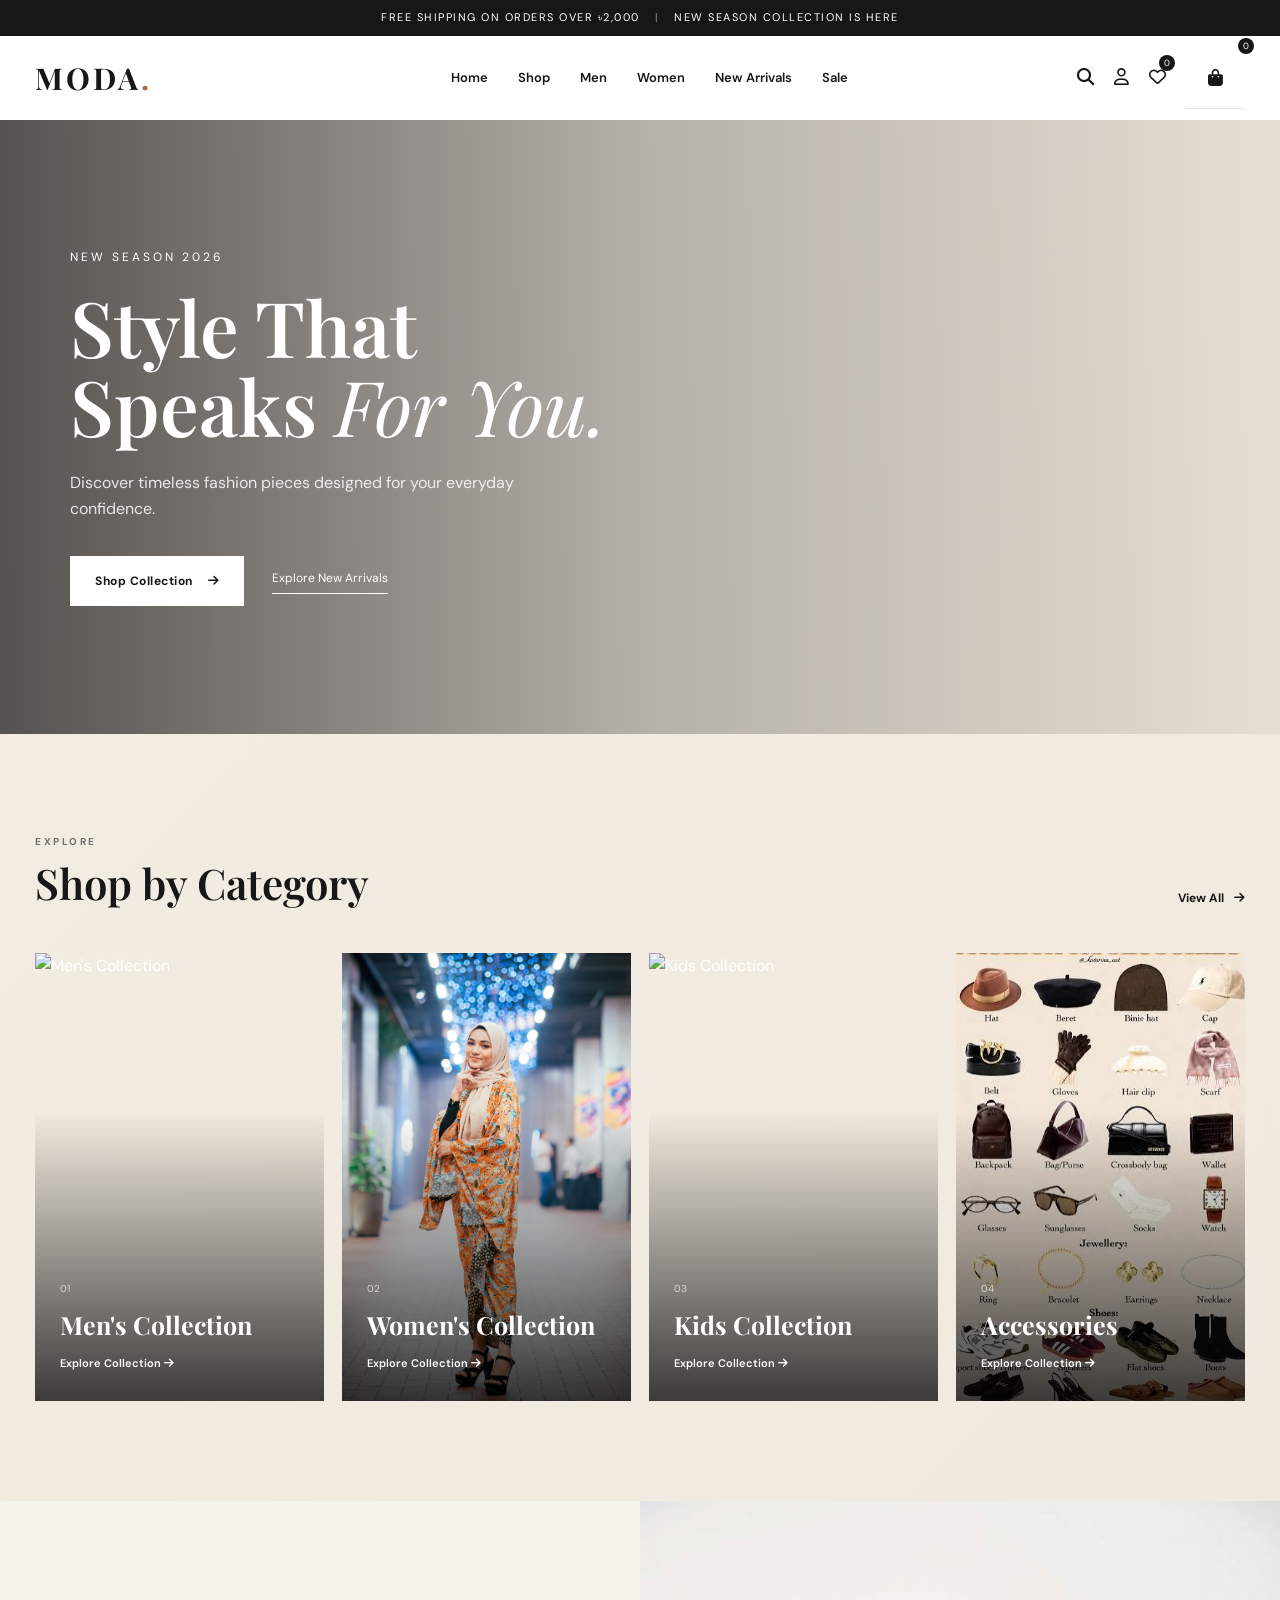
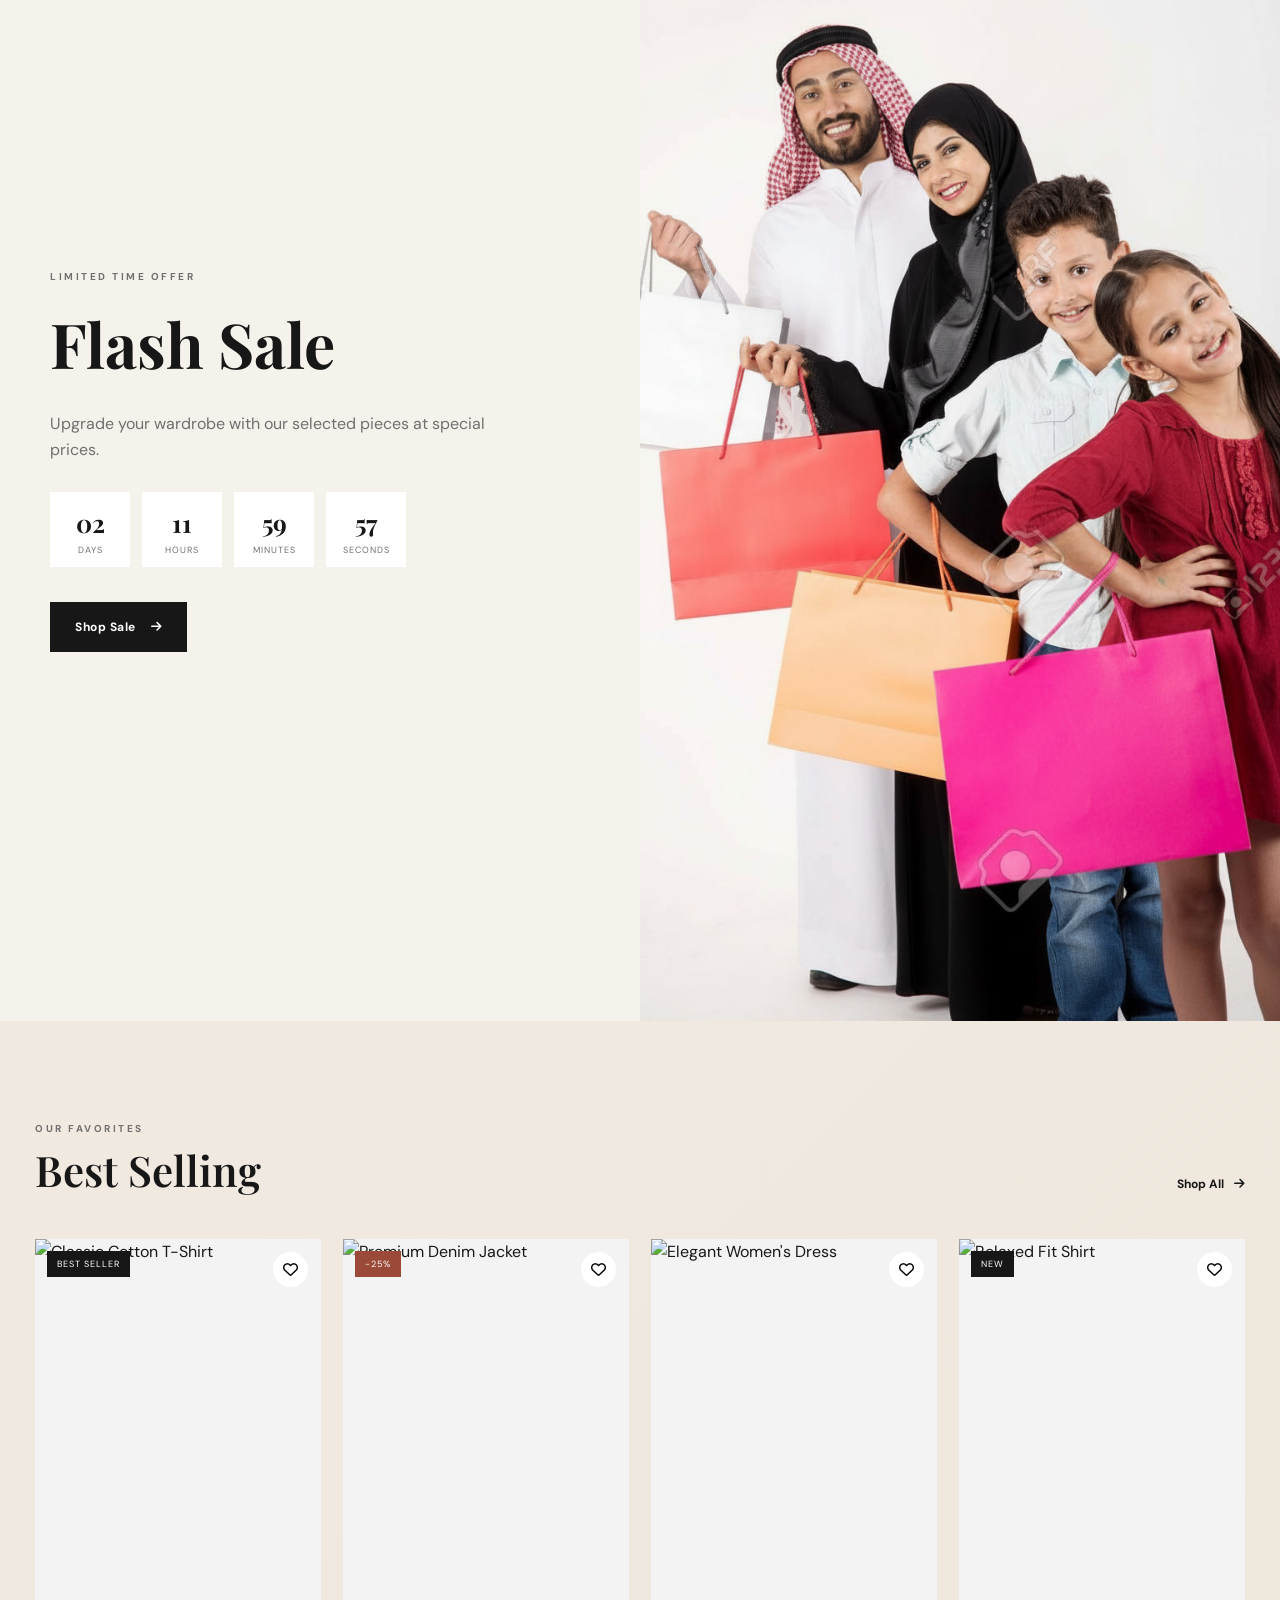
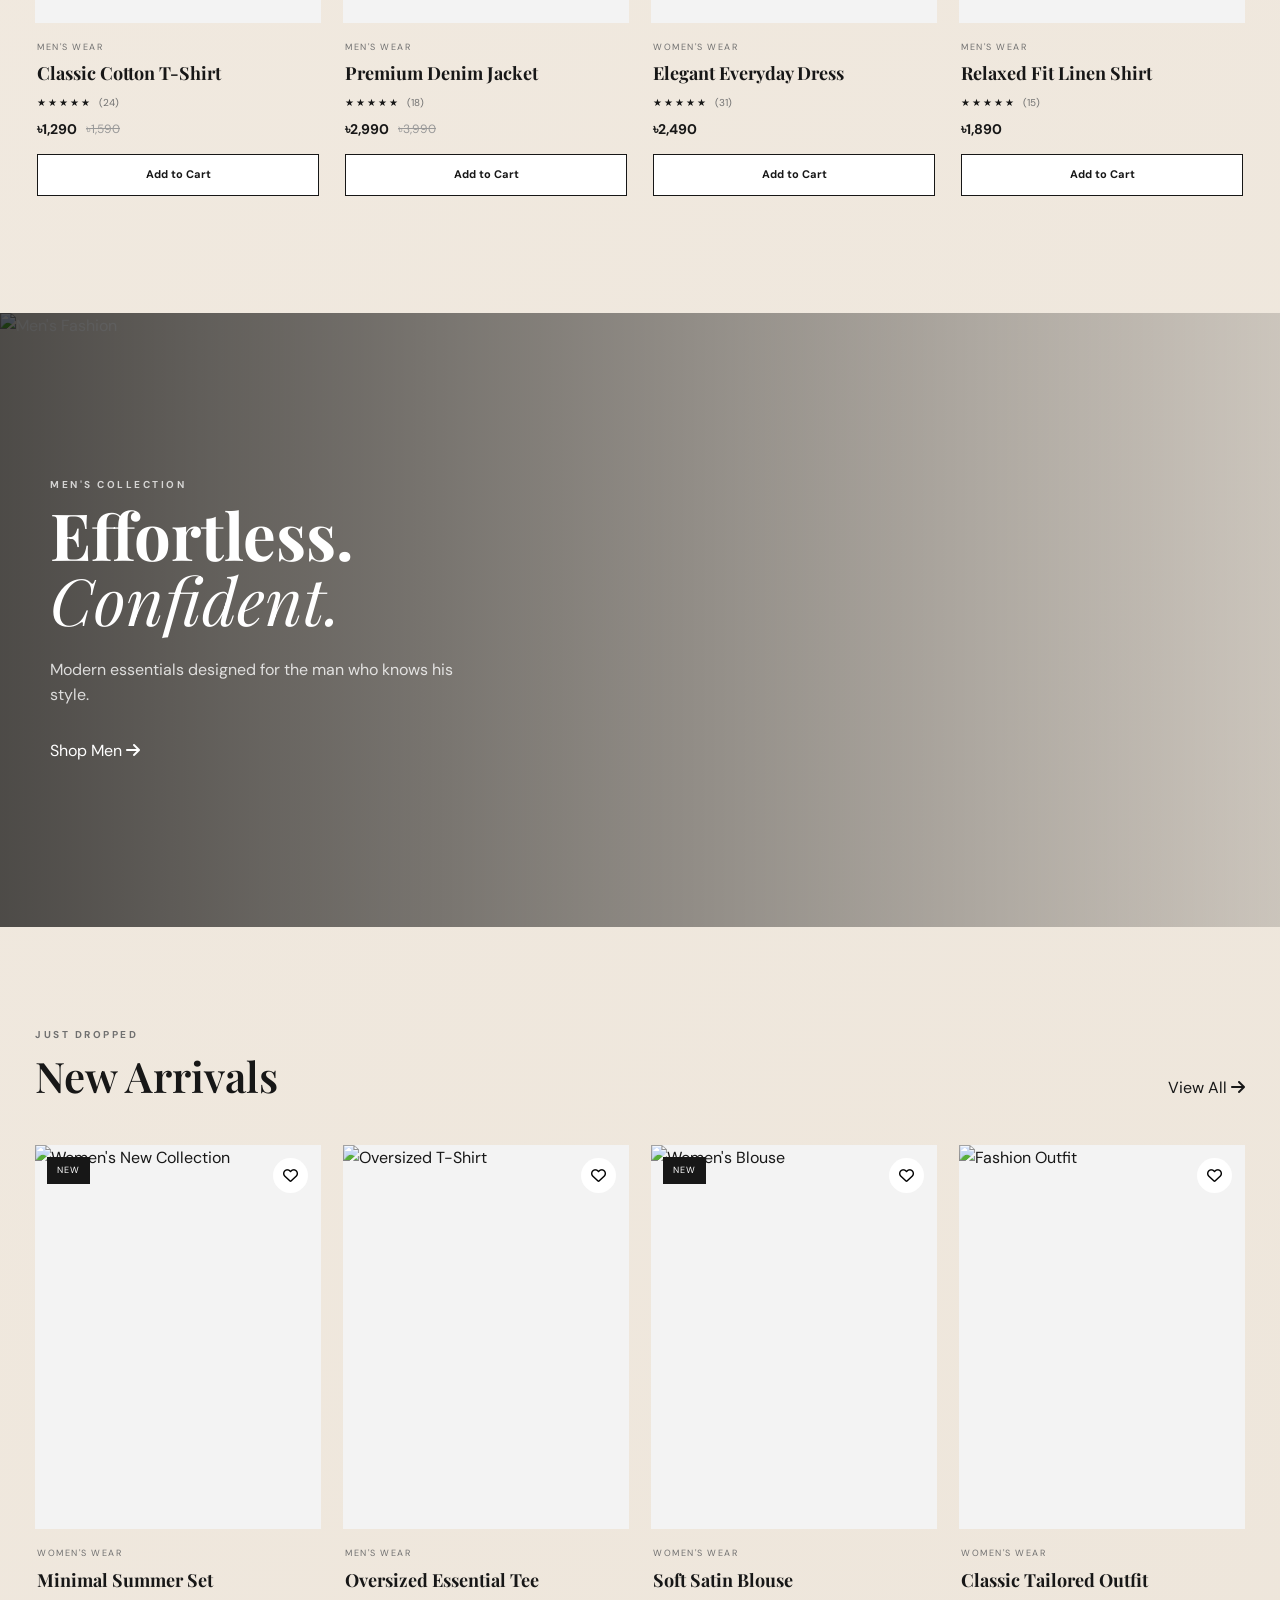
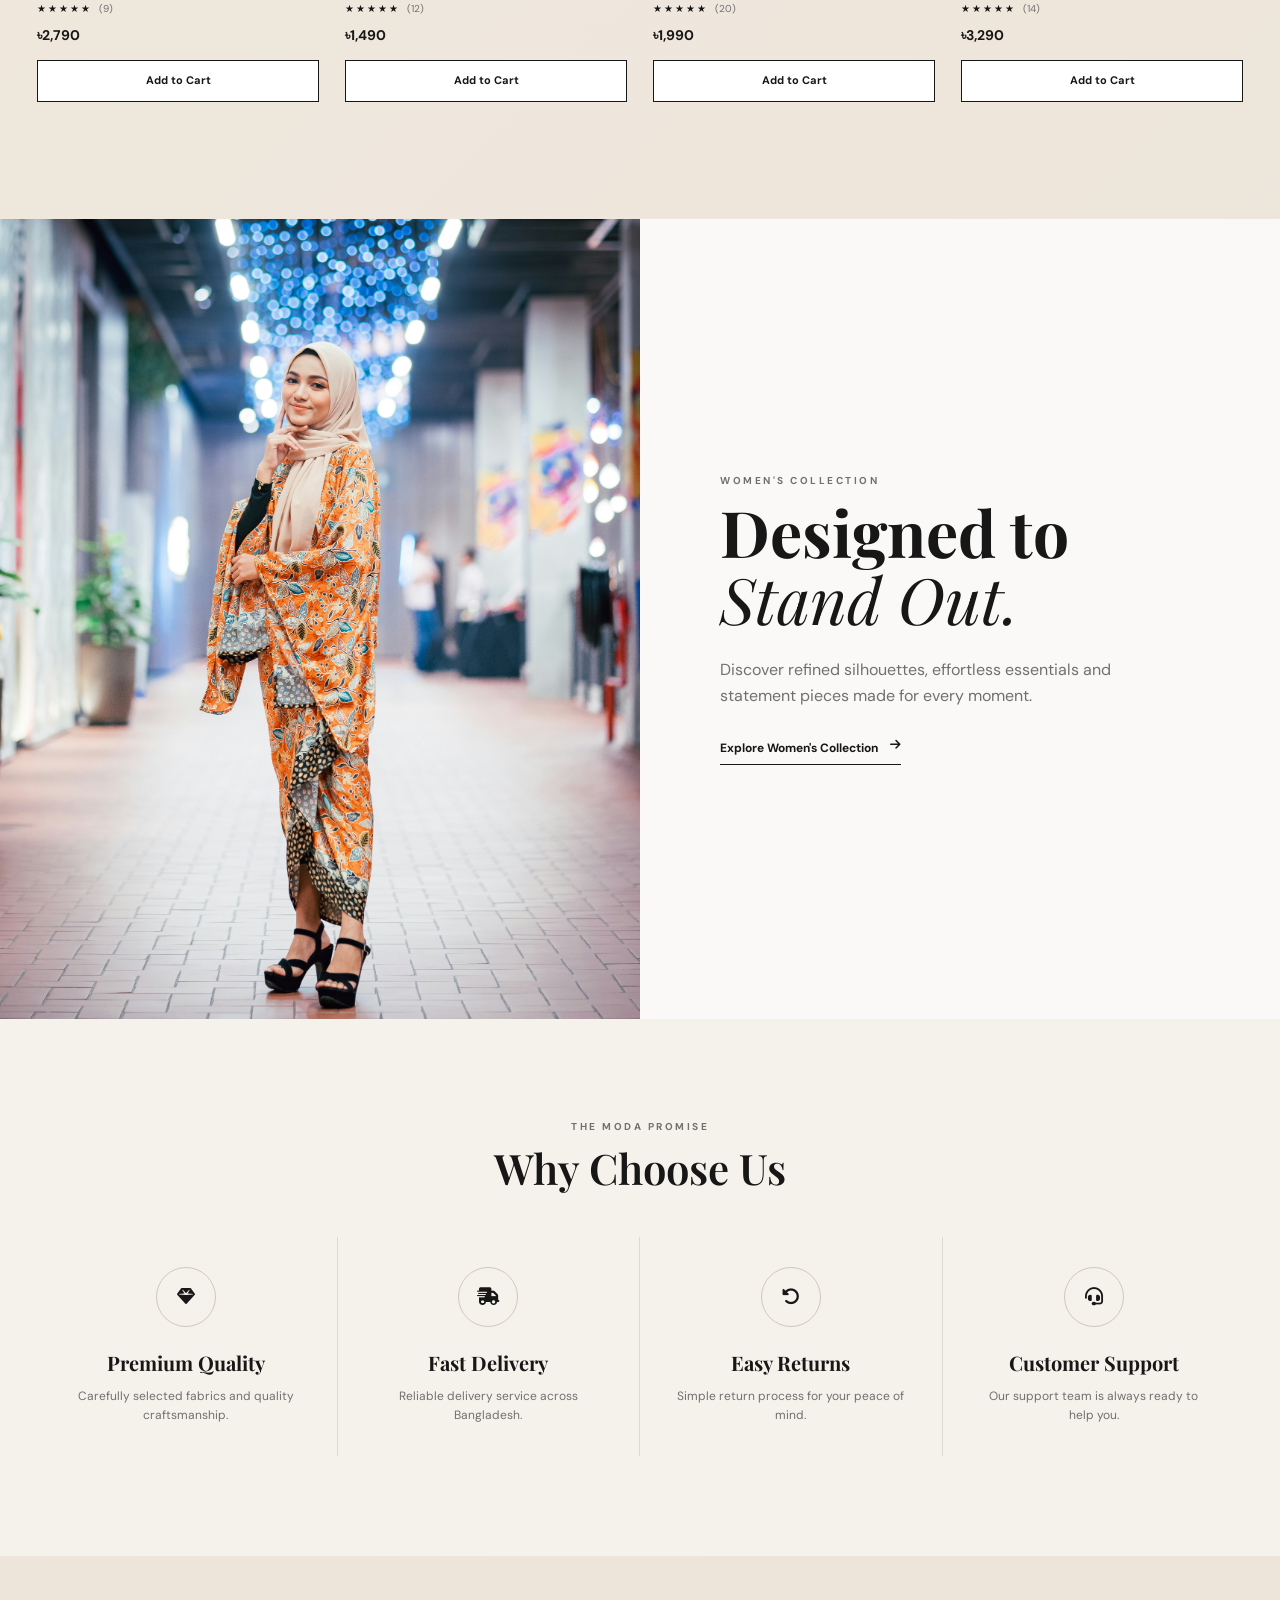
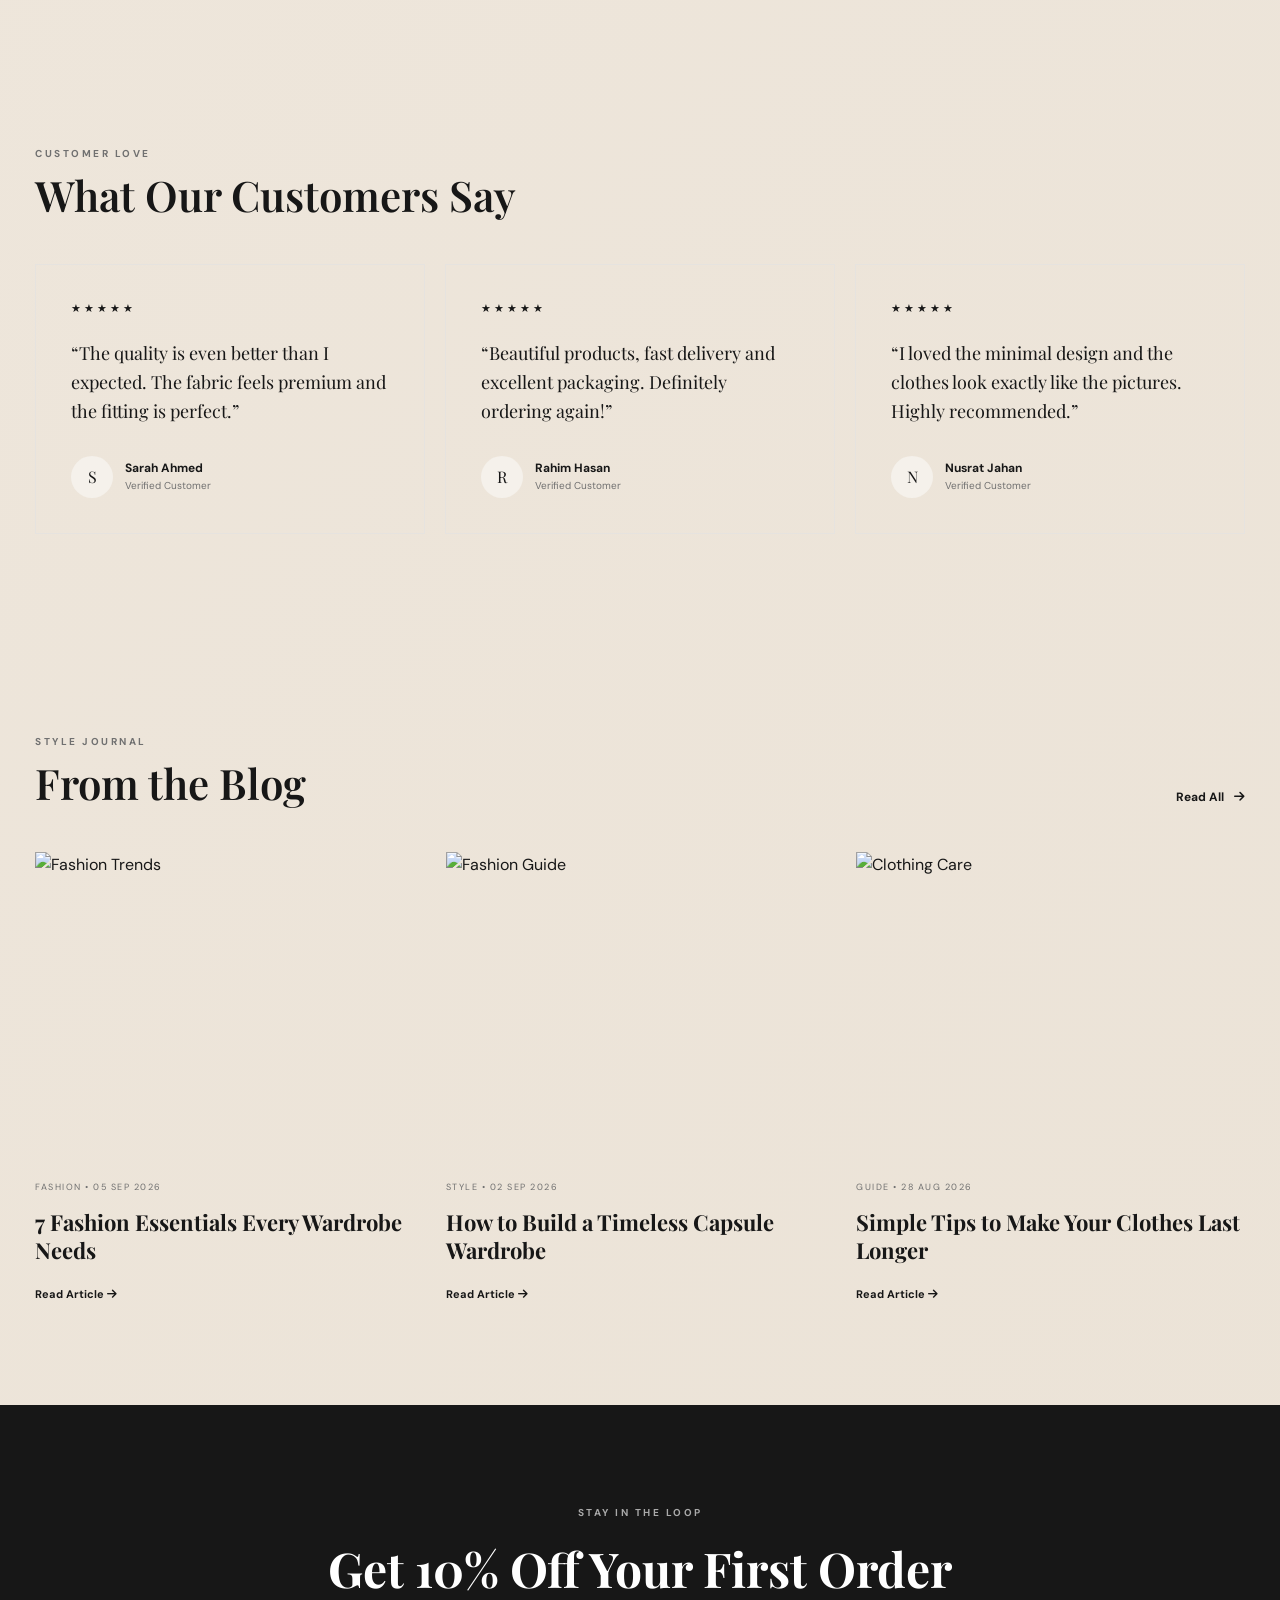
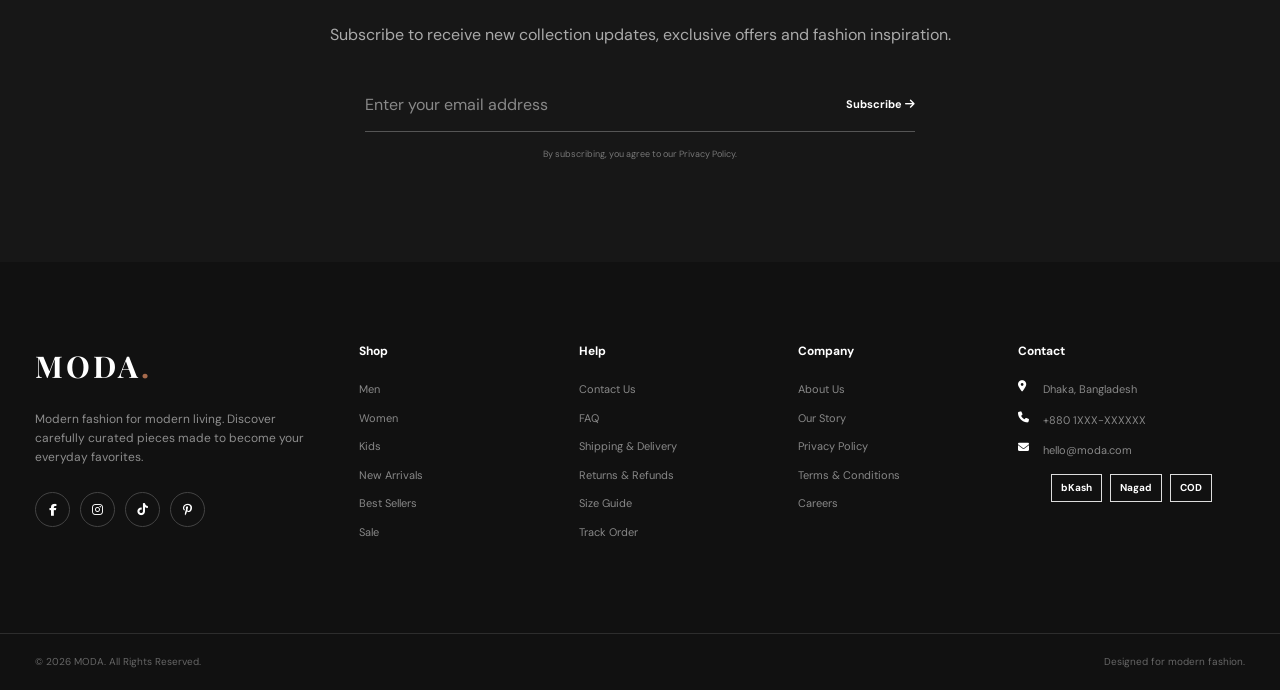
==== index.html @ 4646f9e4 "Add files via upload" ====
<!DOCTYPE html>
<html lang="en">
<head>
    <meta charset="UTF-8">
    <meta name="viewport" content="width=device-width, initial-scale=1.0">

    <title>MODA | Premium Fashion Store</title>

    <!-- Google Font -->
    <link rel="preconnect" href="https://fonts.googleapis.com">
    <link rel="preconnect" href="https://fonts.gstatic.com" crossorigin>
    <link href="https://fonts.googleapis.com/css2?family=DM+Sans:wght@400;500;600;700&family=Playfair+Display:wght@500;600;700&display=swap" rel="stylesheet">

    <!-- Font Awesome -->
    <link rel="stylesheet"
          href="https://cdnjs.cloudflare.com/ajax/libs/font-awesome/6.5.2/css/all.min.css">

    <!-- CSS -->
    <link rel="stylesheet" href="style.css">
</head>

<body>

<!-- =========================
     ANNOUNCEMENT BAR
========================= -->
<div class="announcement-bar">
    <div class="announcement-inner">
        <span>FREE SHIPPING ON ORDERS OVER ৳2,000</span>
        <span class="announcement-separator">|</span>
        <span>NEW SEASON COLLECTION IS HERE</span>
    </div>
</div>


<!-- =========================
     HEADER
========================= -->
<header class="header">

    <div class="header-main">

        <button class="mobile-menu-btn" id="mobileMenuBtn">
            <i class="fa-solid fa-bars"></i>
        </button>

        <a href="#" class="logo">
            MODA<span>.</span>
        </a>

        <nav class="desktop-nav">
            <a href="#home">Home</a>
            <a href="#categories">Shop</a>
            <a href="shop.html?category=men">Men</a>
            <a href="#women">Women</a>
            <a href="#new-arrivals">New Arrivals</a>
            <a href="#sale">Sale</a>
        </nav>

        <div class="header-actions">

            <button class="header-icon" id="searchBtn" aria-label="Search">
                <i class="fa-solid fa-magnifying-glass"></i>
            </button>

            <button class="header-icon" aria-label="Account">
                <i class="fa-regular fa-user"></i>
            </button>

            <button class="header-icon wishlist-header" aria-label="Wishlist">
                <i class="fa-regular fa-heart"></i>
                <span class="header-count wishlist-count">0</span>
            </button>

            <button class="header-icon cart-header" id="cartBtn" aria-label="Cart">
                <i class="fa-solid fa-bag-shopping"></i>
                <span class="header-count cart-count">0</span>
            </button>

        </div>
    </div>


    <!-- Mobile Navigation -->
    <nav class="mobile-nav" id="mobileNav">
        <a href="#home">Home</a>
        <a href="#categories">Shop</a>
        <a href="shop.html?category=men">Men</a>
        <a href="#women">Women</a>
        <a href="#new-arrivals">New Arrivals</a>
        <a href="#sale">Sale</a>
    </nav>


    <!-- Search Box -->
    <div class="search-area" id="searchArea">
        <div class="search-box">
            <input type="text" id="searchInput" placeholder="Search products...">
            <button id="searchSubmit">
                <i class="fa-solid fa-magnifying-glass"></i>
            </button>
        </div>
    </div>

</header>


<main id="home">

<!-- =========================
     HERO SECTION
========================= -->
<section class="hero">

    <div class="hero-image"></div>

    <div class="hero-overlay"></div>

    <div class="hero-content">

        <p class="hero-small-title">NEW SEASON 2026</p>

        <h1>
            Style That<br>
            Speaks <em>For You.</em>
        </h1>

        <p class="hero-description">
            Discover timeless fashion pieces designed
            for your everyday confidence.
        </p>

        <div class="hero-buttons">
            <a href="#categories" class="btn btn-light">
                Shop Collection
                <i class="fa-solid fa-arrow-right"></i>
            </a>

            <a href="#new-arrivals" class="hero-link">
                Explore New Arrivals
            </a>
        </div>

    </div>

</section>


<!-- =========================
     CATEGORY SECTION
========================= -->
<section class="section" id="categories">

    <div class="section-heading">

        <div>
            <p class="eyebrow">EXPLORE</p>
            <h2>Shop by Category</h2>
        </div>

        <a href="shop.html" class="view-all">
            View All <i class="fa-solid fa-arrow-right"></i>
        </a>

    </div>

<div class="category-grid">
        <a href="shop.html?category=men" class="category-card">
            <img src="https://images.unsplash.com/photo-1617137968427-85924c800a22?auto=format&fit=crop&w=900&q=85"
                 alt="Men's Collection">
            <div class="category-info">
                <span>01</span>
                <h3>Men's Collection</h3>
                <p>Explore Collection <i class="fa-solid fa-arrow-right"></i></p>
            </div>
        </a>
        <a href="shop.html?category=women" class="category-card">
            <img src="woman.jpg"
                 alt="Women's Collection">
            <div class="category-info">
                <span>02</span>
                <h3>Women's Collection</h3>
                <p>Explore Collection <i class="fa-solid fa-arrow-right"></i></p>
            </div>
        </a>
        <a href="shop.html?category=kids" class="category-card">
            <img src="images/kids collection.jpg"
                 alt="Kids Collection">
            <div class="category-info">
                <span>03</span>
                <h3>Kids Collection</h3>
                <p>Explore Collection <i class="fa-solid fa-arrow-right"></i></p>
            </div>
        </a>
        <a href="shop.html?category=accessories" class="category-card">
            <img src="images/Accesories.jpg"
                 alt="Accessories">
            <div class="category-info">
                <span>04</span>
                <h3>Accessories</h3>
                <p>Explore Collection <i class="fa-solid fa-arrow-right"></i></p>
            </div>
        </a>
    </div>

</section>


<!-- =========================
     FLASH SALE
========================= -->
<section class="sale-section" id="sale">

    <div class="sale-content">

        <p class="eyebrow">LIMITED TIME OFFER</p>

        <h2>Flash Sale</h2>

        <p>
            Upgrade your wardrobe with our selected
            pieces at special prices.
        </p>

        <div class="countdown">

            <div class="time-box">
                <strong id="days">02</strong>
                <span>Days</span>
            </div>

            <div class="time-box">
                <strong id="hours">12</strong>
                <span>Hours</span>
            </div>

            <div class="time-box">
                <strong id="minutes">45</strong>
                <span>Minutes</span>
            </div>

            <div class="time-box">
                <strong id="seconds">20</strong>
                <span>Seconds</span>
            </div>

        </div>

       <a href="shop.html" class="btn btn-dark">
    Shop Sale <i class="fa-solid fa-arrow-right"></i>
</a>

    </div>


    <div class="sale-image">
        <img src="images/time..e.jpg"
             alt="Flash Sale">
    </div>

</section>


<!-- =========================
     BEST SELLING PRODUCTS
========================= -->
<section class="section products-section">

    <div class="section-heading">

        <div>
            <p class="eyebrow">OUR FAVORITES</p>
            <h2>Best Selling</h2>
        </div>

        <a href="shop.html" class="view-all">
            Shop All <i class="fa-solid fa-arrow-right"></i>
        </a>

    </div>


    <div class="product-grid">


        <!-- Product 1 -->
        <article class="product-card">

            <div class="product-image">

                <span class="product-badge">BEST SELLER</span>

                <button class="product-wishlist">
                    <i class="fa-regular fa-heart"></i>
                </button>

                <img src="https://images.unsplash.com/photo-1521572163474-6864f9cf17ab?auto=format&fit=crop&w=800&q=85"
                     alt="Classic Cotton T-Shirt">

                <button class="quick-view">Quick View</button>

            </div>

            <div class="product-info">

                <p class="product-category">MEN'S WEAR</p>

                <h3>Classic Cotton T-Shirt</h3>

                <div class="product-rating">
                    <span>★★★★★</span>
                    <small>(24)</small>
                </div>

                <div class="product-price">
                    <strong>৳1,290</strong>
                    <del>৳1,590</del>
                </div>

                <button class="add-cart" data-product="Classic Cotton T-Shirt">
                    Add to Cart
                </button>

            </div>

        </article>


        <!-- Product 2 -->
        <article class="product-card">

            <div class="product-image">

                <span class="product-badge sale-badge">-25%</span>

                <button class="product-wishlist">
                    <i class="fa-regular fa-heart"></i>
                </button>

                <img src="https://images.unsplash.com/photo-1551028719-00167b16eac5?auto=format&fit=crop&w=800&q=85"
                     alt="Premium Denim Jacket">

                <button class="quick-view">Quick View</button>

            </div>

            <div class="product-info">

                <p class="product-category">MEN'S WEAR</p>

                <h3>Premium Denim Jacket</h3>

                <div class="product-rating">
                    <span>★★★★★</span>
                    <small>(18)</small>
                </div>

                <div class="product-price">
                    <strong>৳2,990</strong>
                    <del>৳3,990</del>
                </div>

                <button class="add-cart" data-product="Premium Denim Jacket">
                    Add to Cart
                </button>

            </div>

        </article>


        <!-- Product 3 -->
        <article class="product-card">

            <div class="product-image">

                <button class="product-wishlist">
                    <i class="fa-regular fa-heart"></i>
                </button>

                <img src="https://images.unsplash.com/photo-1539109136881-3be0616acf4b?auto=format&fit=crop&w=800&q=85"
                     alt="Elegant Women's Dress">

                <button class="quick-view">Quick View</button>

            </div>

            <div class="product-info">

                <p class="product-category">WOMEN'S WEAR</p>

                <h3>Elegant Everyday Dress</h3>

                <div class="product-rating">
                    <span>★★★★★</span>
                    <small>(31)</small>
                </div>

                <div class="product-price">
                    <strong>৳2,490</strong>
                </div>

                <button class="add-cart" data-product="Elegant Everyday Dress">
                    Add to Cart
                </button>

            </div>

        </article>


        <!-- Product 4 -->
        <article class="product-card">

            <div class="product-image">

                <span class="product-badge">NEW</span>

                <button class="product-wishlist">
                    <i class="fa-regular fa-heart"></i>
                </button>

                <img src="https://images.unsplash.com/photo-1551488831-00ddcb6c6bd3?auto=format&fit=crop&w=800&q=85"
                     alt="Relaxed Fit Shirt">

                <button class="quick-view">Quick View</button>

            </div>

            <div class="product-info">

                <p class="product-category">MEN'S WEAR</p>

                <h3>Relaxed Fit Linen Shirt</h3>

                <div class="product-rating">
                    <span>★★★★★</span>
                    <small>(15)</small>
                </div>

                <div class="product-price">
                    <strong>৳1,890</strong>
                </div>

                <button class="add-cart" data-product="Relaxed Fit Linen Shirt">
                    Add to Cart
                </button>

            </div>

        </article>

    </div>

</section>


<!-- =========================
     MEN COLLECTION
========================= -->
<section class="collection-banner" id="men">

    <img src="https://images.unsplash.com/photo-1610652492500-ded49ceeb378?auto=format&fit=crop&w=1800&q=85"
         alt="Men's Fashion">

    <div class="collection-overlay"></div>

    <div class="collection-content">

        <p class="eyebrow light">MEN'S COLLECTION</p>

        <h2>Effortless.<br><em>Confident.</em></h2>

        <p>
            Modern essentials designed for
            the man who knows his style.
        </p>

        <a href="shop.html?category=men" class="...">Shop Men <i class="fa-solid fa-arrow-right"></i></a>
      

    </div>

</section>


<!-- =========================
     NEW ARRIVALS
========================= -->
<section class="section" id="new-arrivals">

    <div class="section-heading">

        <div>
            <p class="eyebrow">JUST DROPPED</p>
            <h2>New Arrivals</h2>
        </div>

<a href="shop.html" class="view-all-link">View All <i class="fa-solid fa-arrow-right"></i></a>
    </div>


    <div class="product-grid">

        <article class="product-card">

            <div class="product-image">

                <span class="product-badge">NEW</span>

                <button class="product-wishlist">
                    <i class="fa-regular fa-heart"></i>
                </button>

                <img src="https://images.unsplash.com/photo-1529139574466-a303027c1d8b?auto=format&fit=crop&w=800&q=85"
                     alt="Women's New Collection">

                <button class="quick-view">Quick View</button>

            </div>

            <div class="product-info">

                <p class="product-category">WOMEN'S WEAR</p>
                <h3>Minimal Summer Set</h3>

                <div class="product-rating">
                    <span>★★★★★</span>
                    <small>(9)</small>
                </div>

                <div class="product-price">
                    <strong>৳2,790</strong>
                </div>

                <button class="add-cart" data-product="Minimal Summer Set">
                    Add to Cart
                </button>

            </div>

        </article>


        <article class="product-card">

            <div class="product-image">

                <button class="product-wishlist">
                    <i class="fa-regular fa-heart"></i>
                </button>

                <img src="https://images.unsplash.com/photo-1627225924765-552d49cf47ad?auto=format&fit=crop&w=800&q=85"
                     alt="Oversized T-Shirt">

                <button class="quick-view">Quick View</button>

            </div>

            <div class="product-info">

                <p class="product-category">MEN'S WEAR</p>
                <h3>Oversized Essential Tee</h3>

                <div class="product-rating">
                    <span>★★★★★</span>
                    <small>(12)</small>
                </div>

                <div class="product-price">
                    <strong>৳1,490</strong>
                </div>

                <button class="add-cart" data-product="Oversized Essential Tee">
                    Add to Cart
                </button>

            </div>

        </article>


        <article class="product-card">

            <div class="product-image">

                <span class="product-badge">NEW</span>

                <button class="product-wishlist">
                    <i class="fa-regular fa-heart"></i>
                </button>

                <img src="https://images.unsplash.com/photo-1485230895905-ec40ba36b9bc?auto=format&fit=crop&w=800&q=85"
                     alt="Women's Blouse">

                <button class="quick-view">Quick View</button>

            </div>

            <div class="product-info">

                <p class="product-category">WOMEN'S WEAR</p>
                <h3>Soft Satin Blouse</h3>

                <div class="product-rating">
                    <span>★★★★★</span>
                    <small>(20)</small>
                </div>

                <div class="product-price">
                    <strong>৳1,990</strong>
                </div>

                <button class="add-cart" data-product="Soft Satin Blouse">
                    Add to Cart
                </button>

            </div>

        </article>


        <article class="product-card">

            <div class="product-image">

                <button class="product-wishlist">
                    <i class="fa-regular fa-heart"></i>
                </button>

                <img src="https://images.unsplash.com/photo-1515886657613-9f3515b0c78f?auto=format&fit=crop&w=800&q=85"
                     alt="Fashion Outfit">

                <button class="quick-view">Quick View</button>

            </div>

            <div class="product-info">

                <p class="product-category">WOMEN'S WEAR</p>
                <h3>Classic Tailored Outfit</h3>

                <div class="product-rating">
                    <span>★★★★★</span>
                    <small>(14)</small>
                </div>

                <div class="product-price">
                    <strong>৳3,290</strong>
                </div>

                <button class="add-cart" data-product="Classic Tailored Outfit">
                    Add to Cart
                </button>

            </div>

        </article>

    </div>

</section>


<!-- =========================
     WOMEN COLLECTION
========================= -->
<section class="split-collection" id="women">

    <div class="split-image">
        <img src="woman.jpg"
             alt="Women's Fashion">
    </div>

    <div class="split-content">

        <p class="eyebrow">WOMEN'S COLLECTION</p>

        <h2>Designed to<br><em>Stand Out.</em></h2>

        <p>
            Discover refined silhouettes, effortless
            essentials and statement pieces made
            for every moment.
        </p>

        <a href="shop.html?category=women" class="text-button">
            Explore Women's Collection
            <i class="fa-solid fa-arrow-right"></i>
        </a>

    </div>

</section>


<!-- =========================
     WHY CHOOSE US
========================= -->
<section class="features-section">

    <div class="section-heading centered">

        <div>
            <p class="eyebrow">THE MODA PROMISE</p>
            <h2>Why Choose Us</h2>
        </div>

    </div>


    <div class="features-grid">

        <div class="feature-card">

            <div class="feature-icon">
                <i class="fa-solid fa-gem"></i>
            </div>

            <h3>Premium Quality</h3>

            <p>
                Carefully selected fabrics and
                quality craftsmanship.
            </p>

        </div>


        <div class="feature-card">

            <div class="feature-icon">
                <i class="fa-solid fa-truck-fast"></i>
            </div>

            <h3>Fast Delivery</h3>

            <p>
                Reliable delivery service across
                Bangladesh.
            </p>

        </div>


        <div class="feature-card">

            <div class="feature-icon">
                <i class="fa-solid fa-rotate-left"></i>
            </div>

            <h3>Easy Returns</h3>

            <p>
                Simple return process for
                your peace of mind.
            </p>

        </div>


        <div class="feature-card">

            <div class="feature-icon">
                <i class="fa-solid fa-headset"></i>
            </div>

            <h3>Customer Support</h3>

            <p>
                Our support team is always
                ready to help you.
            </p>

        </div>

    </div>

</section>


<!-- =========================
     REVIEWS
========================= -->
<section class="reviews-section">

    <div class="section-heading">

        <div>
            <p class="eyebrow">CUSTOMER LOVE</p>
            <h2>What Our Customers Say</h2>
        </div>

    </div>


    <div class="review-grid">

        <div class="review-card">

            <div class="review-stars">★★★★★</div>

            <p>
                “The quality is even better than I expected.
                The fabric feels premium and the fitting
                is perfect.”
            </p>

            <div class="review-author">
                <div class="author-avatar">S</div>
                <div>
                    <strong>Sarah Ahmed</strong>
                    <span>Verified Customer</span>
                </div>
            </div>

        </div>


        <div class="review-card">

            <div class="review-stars">★★★★★</div>

            <p>
                “Beautiful products, fast delivery and
                excellent packaging. Definitely ordering
                again!”
            </p>

            <div class="review-author">
                <div class="author-avatar">R</div>
                <div>
                    <strong>Rahim Hasan</strong>
                    <span>Verified Customer</span>
                </div>
            </div>

        </div>


        <div class="review-card">

            <div class="review-stars">★★★★★</div>

            <p>
                “I loved the minimal design and the
                clothes look exactly like the pictures.
                Highly recommended.”
            </p>

            <div class="review-author">
                <div class="author-avatar">N</div>
                <div>
                    <strong>Nusrat Jahan</strong>
                    <span>Verified Customer</span>
                </div>
            </div>

        </div>

    </div>

</section>


<!-- =========================
     BLOG
========================= -->
<section class="section blog-section">

    <div class="section-heading">

        <div>
            <p class="eyebrow">STYLE JOURNAL</p>
            <h2>From the Blog</h2>
        </div>

        <a href="#" class="view-all">
            Read All <i class="fa-solid fa-arrow-right"></i>
        </a>

    </div>


    <div class="blog-grid">

        <article class="blog-card">

            <div class="blog-image">

                <img src="https://images.unsplash.com/photo-1483985988355-763728e1935b?auto=format&fit=crop&w=1000&q=85"
                     alt="Fashion Trends">

            </div>

            <div class="blog-info">

                <span>FASHION • 05 SEP 2026</span>

                <h3>
                    7 Fashion Essentials Every Wardrobe Needs
                </h3>

                <a href="https://sorchae.com/blogs/news/7-wardrobe-essentials-every-modern-woman-needs?srsltid=AU7gw4Xib8_0es6xyFPznLT7Jq5wEsngWC4RmRnGCJNImkl-WgNO5M27">
                    Read Article <i class="fa-solid fa-arrow-right"></i>
                </a>

            </div>

        </article>


        <article class="blog-card">

            <div class="blog-image">

                <img src="https://images.unsplash.com/photo-1490481651871-ab68de25d43d?auto=format&fit=crop&w=1000&q=85"
                     alt="Fashion Guide">

            </div>

            <div class="blog-info">

                <span>STYLE • 02 SEP 2026</span>

                <h3>
                    How to Build a Timeless Capsule Wardrobe
                </h3>

                <a href="https://www.pakodrive.pk/blog/how-to-build-a-timeless-capsule-wardrobe">
                    Read Article <i class="fa-solid fa-arrow-right"></i>
                </a>

            </div>

        </article>


        <article class="blog-card">

            <div class="blog-image">

                <img src="https://images.unsplash.com/photo-1525507119028-ed4c629a60a3?auto=format&fit=crop&w=1000&q=85"
                     alt="Clothing Care">

            </div>

            <div class="blog-info">

                <span>GUIDE • 28 AUG 2026</span>

                <h3>
                    Simple Tips to Make Your Clothes Last Longer
                </h3>

                <a href="https://www.reddit.com/r/Anticonsumption/comments/zbwfuq/how_to_make_clothes_last_longer/">
                    Read Article <i class="fa-solid fa-arrow-right"></i>
                </a>

            </div>

        </article>

    </div>

</section>


<!-- =========================
     NEWSLETTER
========================= -->
<section class="newsletter">

    <div class="newsletter-content">

        <p class="eyebrow">STAY IN THE LOOP</p>

        <h2>Get 10% Off Your First Order</h2>

        <p>
            Subscribe to receive new collection updates,
            exclusive offers and fashion inspiration.
        </p>

        <form class="newsletter-form" id="newsletterForm">

            <input type="email"
                   id="newsletterEmail"
                   placeholder="Enter your email address"
                   required>

            <button type="submit">
                Subscribe <i class="fa-solid fa-arrow-right"></i>
            </button>

        </form>

        <small>
            By subscribing, you agree to our Privacy Policy.
        </small>

    </div>

</section>

</main>


<!-- =========================
     FOOTER
========================= -->
<footer class="footer">

    <div class="footer-main">

        <div class="footer-brand">

            <a href="#" class="logo footer-logo">
                MODA<span>.</span>
            </a>

            <p>
                Modern fashion for modern living.
                Discover carefully curated pieces
                made to become your everyday favorites.
            </p>

            <div class="social-links">

                <a href="#"><i class="fa-brands fa-facebook-f"></i></a>
                <a href="#"><i class="fa-brands fa-instagram"></i></a>
                <a href="#"><i class="fa-brands fa-tiktok"></i></a>
                <a href="#"><i class="fa-brands fa-pinterest-p"></i></a>

            </div>

        </div>


        <div class="footer-column">

            <h3>Shop</h3>

            <a href="#">Men</a>
            <a href="#">Women</a>
            <a href="#">Kids</a>
            <a href="#">New Arrivals</a>
            <a href="#">Best Sellers</a>
            <a href="#">Sale</a>

        </div>


        <div class="footer-column">

            <h3>Help</h3>

            <a href="#">Contact Us</a>
            <a href="#">FAQ</a>
            <a href="#">Shipping & Delivery</a>
            <a href="#">Returns & Refunds</a>
            <a href="#">Size Guide</a>
            <a href="#">Track Order</a>

        </div>


        <div class="footer-column">

            <h3>Company</h3>

            <a href="#">About Us</a>
            <a href="#">Our Story</a>
            <a href="#">Privacy Policy</a>
            <a href="#">Terms & Conditions</a>
            <a href="#">Careers</a>

        </div>


        <div class="footer-column contact-column">

            <h3>Contact</h3>

            <p>
                <i class="fa-solid fa-location-dot"></i>
                Dhaka, Bangladesh
            </p>

            <p>
                <i class="fa-solid fa-phone"></i>
                +880 1XXX-XXXXXX
            </p>

            <p>
                <i class="fa-solid fa-envelope"></i>
                hello@moda.com
            </p>

            <div class="payment-methods">

                <span>bKash</span>
                <span>Nagad</span>
                <span>COD</span>

            </div>

        </div>

    </div>


    <div class="footer-bottom">

        <p>
            © 2026 MODA. All Rights Reserved.
        </p>

        <p>
            Designed for modern fashion.
        </p>

    </div>

</footer>


<!-- =========================
     CART SIDEBAR
========================= -->
<div class="cart-overlay" id="cartOverlay"></div>

<aside class="cart-sidebar" id="cartSidebar">

    <div class="cart-header">

        <h2>Your Cart</h2>

        <button id="closeCart">
            <i class="fa-solid fa-xmark"></i>
        </button>

    </div>

    <div class="cart-items" id="cartItems">

        <div class="empty-cart">

            <i class="fa-solid fa-bag-shopping"></i>

            <h3>Your cart is empty</h3>

            <p>Add some products to get started.</p>

        </div>

    </div>


    <div class="cart-footer">

        <div class="cart-total">

            <span>Subtotal</span>
            <strong id="cartTotal">৳0</strong>

        </div>

        <button class="checkout-btn">
            Proceed to Checkout
        </button>

    </div>

</aside>


<!-- =========================
     TOAST
========================= -->
<div class="toast" id="toast">
    <i class="fa-solid fa-circle-check"></i>
    <span id="toastMessage">Product added to cart</span>
</div>


<!-- JavaScript -->

   <!-- ========================= IMAGE LIGHTBOX ========================= -->
    <div class="product-lightbox" id="productLightbox">
        <button id="closeLightbox" style="color: black;"><i class="fa-solid fa-xmark"></i></button>
        <img src="" alt="Quick View" id="lightboxImage">
    </div>
    
<script src="script.js"></script>

</body>
</html>
---- style.css ----
/* =========================
   RESET
========================= */

* {
    margin: 0;
    padding: 0;
    box-sizing: border-box;
}

html {
    scroll-behavior: smooth;
}

body {
    font-family: "DM Sans", sans-serif;
    color: #171717;
    background: #ffffff;
    line-height: 1.6;
}

img {
    width: 100%;
    display: block;
}

a {
    text-decoration: none;
    color: inherit;
}

button,
input {
    font: inherit;
}

button {
    border: none;
    cursor: pointer;
}


/* =========================
   VARIABLES
========================= */

:root {
    --black: #171717;
    --dark: #222222;
    --cream: #f5f1eb;
    --light: #faf9f7;
    --gray: #707070;
    --border: #e6e3df;
    --white: #ffffff;
    --accent: #a66a4c;
}


/* =========================
   ANNOUNCEMENT
========================= */

.announcement-bar {
    background: var(--black);
    color: white;
    font-size: 11px;
    letter-spacing: 1.5px;
}

.announcement-inner {
    min-height: 36px;
    display: flex;
    align-items: center;
    justify-content: center;
    gap: 15px;
    padding: 8px 20px;
}

.announcement-separator {
    opacity: 0.5;
}


/* =========================
   HEADER
========================= */

.header {
    position: relative;
    background: white;
    z-index: 1000;
}

.header-main {
    max-width: 1400px;
    margin: auto;
    height: 84px;
    padding: 0 35px;

    display: flex;
    align-items: center;
    justify-content: space-between;
}

.logo {
    font-family: "Playfair Display", serif;
    font-size: 30px;
    font-weight: 700;
    letter-spacing: 3px;
}

.logo span {
    color: var(--accent);
}

.desktop-nav {
    display: flex;
    gap: 30px;
    margin-left: 70px;
}

.desktop-nav a {
    font-size: 13px;
    font-weight: 600;
    position: relative;
}

.desktop-nav a::after {
    content: "";
    position: absolute;
    width: 0;
    height: 1px;
    left: 0;
    bottom: -6px;
    background: var(--black);
    transition: 0.3s;
}

.desktop-nav a:hover::after {
    width: 100%;
}

.header-actions {
    display: flex;
    align-items: center;
    gap: 20px;
}

.header-icon {
    position: relative;
    background: transparent;
    font-size: 17px;
    color: var(--black);
}

.header-count {
    position: absolute;
    top: -9px;
    right: -9px;

    width: 16px;
    height: 16px;

    background: var(--black);
    color: white;
    border-radius: 50%;

    display: flex;
    align-items: center;
    justify-content: center;

    font-size: 9px;
}

.mobile-menu-btn {
    display: none;
    background: transparent;
    font-size: 20px;
}


/* =========================
   SEARCH
========================= */

.search-area {
    display: none;
    border-top: 1px solid var(--border);
    border-bottom: 1px solid var(--border);
    padding: 15px 30px;
    background: white;
}

.search-area.active {
    display: block;
}

.search-box {
    max-width: 800px;
    margin: auto;
    display: flex;
    border: 1px solid #ccc;
}

.search-box input {
    flex: 1;
    padding: 13px 16px;
    border: none;
    outline: none;
}

.search-box button {
    width: 55px;
    background: var(--black);
    color: white;
}


/* =========================
   MOBILE NAV
========================= */

.mobile-nav {
    display: none;
}


/* =========================
   HERO
========================= */

.hero {
    height: 690px;
    position: relative;
    overflow: hidden;
    color: white;
}

.hero-image {
    position: absolute;
    inset: 0;

    background-image: url("https://images.unsplash.com/photo-1445205170230-053b83016050?auto=format&fit=crop&w=2200&q=90");
    background-size: cover;
    background-position: center 35%;

    transform: scale(1.01);
}

.hero-overlay {
    position: absolute;
    inset: 0;
    background:
        linear-gradient(
            90deg,
            rgba(0,0,0,0.65),
            rgba(0,0,0,0.25),
            rgba(0,0,0,0.05)
        );
}

.hero-content {
    position: relative;
    z-index: 2;

    max-width: 1400px;
    height: 100%;

    margin: auto;
    padding: 80px 70px;

    display: flex;
    justify-content: center;
    flex-direction: column;
    align-items: flex-start;
}

.hero-small-title {
    font-size: 12px;
    letter-spacing: 3px;
    margin-bottom: 20px;
}

.hero h1 {
    font-family: "Playfair Display", serif;
    font-size: clamp(52px, 6vw, 88px);
    line-height: 1.03;
    font-weight: 600;
    margin-bottom: 25px;
}

.hero h1 em {
    font-weight: 400;
}

.hero-description {
    max-width: 480px;
    color: rgba(255,255,255,0.85);
    margin-bottom: 35px;
}

.hero-buttons {
    display: flex;
    align-items: center;
    gap: 28px;
}

.btn {
    min-height: 50px;
    padding: 0 25px;

    display: inline-flex;
    align-items: center;
    justify-content: center;
    gap: 15px;

    font-size: 12px;
    font-weight: 700;
    letter-spacing: 0.5px;

    transition: 0.3s;
}

.btn-light {
    background: white;
    color: var(--black);
}

.btn-light:hover {
    background: #eae6e1;
}

.btn-dark {
    background: var(--black);
    color: white;
}

.btn-dark:hover {
    background: #333;
}

.hero-link {
    color: white;
    font-size: 12px;
    border-bottom: 1px solid white;
    padding-bottom: 4px;
}


/* =========================
   GENERAL SECTION
========================= */

.section {
    max-width: 1400px;
    margin: auto;
    padding: 100px 35px;
}

.section-heading {
    display: flex;
    justify-content: space-between;
    align-items: flex-end;
    margin-bottom: 45px;
}

.eyebrow {
    font-size: 10px;
    letter-spacing: 2.5px;
    font-weight: 700;
    color: var(--gray);
    margin-bottom: 9px;
}

.section-heading h2,
.features-section h2,
.reviews-section h2 {
    font-family: "Playfair Display", serif;
    font-size: 42px;
    line-height: 1.15;
    font-weight: 600;
}

.view-all {
    font-size: 12px;
    font-weight: 700;
    display: flex;
    gap: 10px;
    align-items: center;
}

.view-all:hover {
    text-decoration: underline;
}


/* =========================
   CATEGORIES
========================= */

.category-grid {
    display: grid;
    grid-template-columns: repeat(4, 1fr);
    gap: 18px;
}

.category-card {
    position: relative;
    height: 510px;
    overflow: hidden;
    color: white;
}

.category-card img {
    height: 100%;
    object-fit: cover;
    transition: transform 0.6s ease;
}

.category-card::after {
    content: "";
    position: absolute;
    inset: 0;
    background: linear-gradient(
        transparent 35%,
        rgba(0,0,0,0.75)
    );
}

.category-card:hover img {
    transform: scale(1.05);
}

.category-info {
    position: absolute;
    z-index: 2;
    bottom: 28px;
    left: 25px;
    right: 25px;
}

.category-info span {
    font-size: 10px;
    opacity: 0.7;
}

.category-info h3 {
    font-family: "Playfair Display", serif;
    font-size: 25px;
    margin: 6px 0 10px;
}

.category-info p {
    font-size: 11px;
    font-weight: 600;
}


/* =========================
   FLASH SALE
========================= */

.sale-section {
    background: var(--cream);

    display: grid;
    grid-template-columns: 1fr 1fr;

    min-height: 600px;
}

.sale-content {
    display: flex;
    flex-direction: column;
    justify-content: center;
    align-items: flex-start;

   padding: 70px 50px;
}

.sale-content h2 {
    font-family: "Playfair Display", serif;
    font-size: 62px;
    margin-bottom: 18px;
}

.sale-content > p:not(.eyebrow) {
    max-width: 440px;
    color: var(--gray);
    margin-bottom: 30px;
}

.sale-image {
    overflow: hidden;
}

.sale-image img {
    height: 100%;
    object-fit: cover;
}

.countdown {
    display: flex;
    gap: 12px;
    margin-bottom: 35px;
}

.time-box {
    min-width: 80px;
    min-height: 75px;
    background: white;

    display: flex;
    flex-direction: column;
    justify-content: center;
    align-items: center;
}

.time-box strong {
    font-family: "Playfair Display", serif;
    font-size: 25px;
}

.time-box span {
    font-size: 9px;
    color: var(--gray);
    text-transform: uppercase;
    letter-spacing: 1px;
}


/* =========================
   PRODUCTS
========================= */

.product-grid {
    display: grid;
    grid-template-columns: repeat(4, 1fr);
    gap: 22px;
}

.product-image {
    height: 430px;
    position: relative;
    overflow: hidden;
    background: #f3f3f3;
}

.product-image > img {
    height: 100%;
    object-fit: cover;
    transition: transform 0.5s ease;
}

.product-card:hover .product-image > img {
    transform: scale(1.04);
}

.product-badge {
    position: absolute;
    z-index: 3;

    left: 12px;
    top: 12px;

    background: var(--black);
    color: white;

    padding: 6px 10px;

    font-size: 9px;
    letter-spacing: 1px;
}

.sale-badge {
    background: #9b4939;
}

.product-wishlist {
    position: absolute;
    z-index: 3;

    right: 13px;
    top: 13px;

    width: 35px;
    height: 35px;

    border-radius: 50%;
    background: white;

    display: flex;
    align-items: center;
    justify-content: center;

    font-size: 15px;
}

.product-wishlist.active {
    color: #a84949;
}

.quick-view {
    position: absolute;
    z-index: 4;

    bottom: -50px;
    left: 12px;
    right: 12px;

    height: 42px;

    background: white;
    color: var(--black);

    font-size: 11px;
    font-weight: 700;

    transition: 0.3s;
}

.product-card:hover .quick-view {
    bottom: 12px;
}

.product-info {
    padding: 17px 2px;
}

.product-category {
    font-size: 9px;
    letter-spacing: 1.5px;
    color: var(--gray);
    margin-bottom: 5px;
}

.product-info h3 {
    font-family: "Playfair Display", serif;
    font-size: 18px;
    margin-bottom: 7px;
}

.product-rating {
    display: flex;
    gap: 7px;
    align-items: center;
    margin-bottom: 7px;
}

.product-rating span {
    font-size: 10px;
    letter-spacing: 2px;
}

.product-rating small {
    color: var(--gray);
    font-size: 10px;
}

.product-price {
    display: flex;
    align-items: center;
    gap: 9px;
}

.product-price strong {
    font-size: 14px;
}

.product-price del {
    color: #999;
    font-size: 12px;
}

.add-cart {
    width: 100%;
    height: 42px;
    margin-top: 13px;

    border: 1px solid var(--black);
    background: white;
    color: var(--black);

    font-size: 11px;
    font-weight: 700;

    transition: 0.3s;
}

.add-cart:hover {
    background: var(--black);
    color: white;
}


/* =========================
   COLLECTION BANNER
========================= */

.collection-banner {
    height: 650px;
    position: relative;
    overflow: hidden;
    color: white;
}

.collection-banner > img {
    height: 100%;
    object-fit: cover;
    object-position: center;
}

.collection-overlay {
    position: absolute;
    inset: 0;
    background: linear-gradient(
        90deg,
        rgba(0,0,0,0.68),
        rgba(0,0,0,0.15)
    );
}

.collection-content {
    position: absolute;
    z-index: 2;

    left: max(35px, calc((100vw - 1330px) / 2));
    top: 50%;
    transform: translateY(-50%);

    max-width: 500px;
}

.light {
    color: rgba(255,255,255,0.75);
}

.collection-content h2 {
    font-family: "Playfair Display", serif;
    font-size: 65px;
    line-height: 1;
    margin-bottom: 25px;
}

.collection-content h2 em {
    font-weight: 400;
}

.collection-content > p:not(.eyebrow) {
    color: rgba(255,255,255,0.8);
    max-width: 420px;
    margin-bottom: 30px;
}


/* =========================
   SPLIT COLLECTION
========================= */

.split-collection {
    display: grid;
    grid-template-columns: 1fr 1fr;
    min-height: 650px;
    background: var(--light);
}

.split-image {
    overflow: hidden;
}

.split-image img {
    height: 100%;
    object-fit: cover;
}

.split-content {
    padding: 80px;

    display: flex;
    flex-direction: column;
    justify-content: center;
    align-items: flex-start;
}

.split-content h2 {
    font-family: "Playfair Display", serif;
    font-size: 64px;
    line-height: 1.05;
    margin-bottom: 25px;
}

.split-content h2 em {
    font-weight: 400;
}

.split-content > p:not(.eyebrow) {
    max-width: 450px;
    color: var(--gray);
    margin-bottom: 30px;
}

.text-button {
    font-size: 12px;
    font-weight: 700;

    display: inline-flex;
    gap: 12px;

    border-bottom: 1px solid var(--black);
    padding-bottom: 6px;
}


/* =========================
   FEATURES
========================= */

.features-section {
    background: var(--cream);
    padding: 100px 35px;.features-section {
    background: var(--cream);
    padding: 100px 35px;
    max-width: 1400px;
    margin: 0 auto;
}

}

.features-section .section-heading {
    max-width: 1400px;
    margin-left: auto;
    margin-right: auto;
}

.centered {
    justify-content: center;
    text-align: center;
}

.features-grid {
    max-width: 1300px;
    margin: auto;

    display: grid;
    grid-template-columns: repeat(4, 1fr);
}

.feature-card {
    text-align: center;
    padding: 30px 35px;
    border-right: 1px solid #ded9d2;
}

.feature-card:last-child {
    border-right: none;
}

.feature-icon {
    width: 60px;
    height: 60px;

    border: 1px solid #cfc8bf;
    border-radius: 50%;

    display: flex;
    justify-content: center;
    align-items: center;

    margin: 0 auto 20px;
}

.feature-icon i {
    font-size: 18px;
}

.feature-card h3 {
    font-family: "Playfair Display", serif;
    font-size: 20px;
    margin-bottom: 8px;
}

.feature-card p {
    color: var(--gray);
    font-size: 12px;
}


/* =========================
   REVIEWS
========================= */

.reviews-section {
    max-width: 1400px;
    margin: auto;
    padding: 100px 35px;
}

.review-grid {
    display: grid;
    grid-template-columns: repeat(3, 1fr);
    gap: 20px;
}

.review-card {
    border: 1px solid var(--border);
    padding: 35px;
}

.review-stars {
    letter-spacing: 3px;
    font-size: 11px;
    margin-bottom: 22px;
}

.review-card > p {
    font-family: "Playfair Display", serif;
    font-size: 18px;
    line-height: 1.6;
    margin-bottom: 30px;
}

.review-author {
    display: flex;
    align-items: center;
    gap: 12px;
}

.author-avatar {
    width: 42px;
    height: 42px;

    background: var(--cream);

    border-radius: 50%;

    display: flex;
    align-items: center;
    justify-content: center;

    font-family: "Playfair Display", serif;
}

.review-author strong,
.review-author span {
    display: block;
}

.review-author strong {
    font-size: 12px;
}

.review-author span {
    color: var(--gray);
    font-size: 10px;
}


/* =========================
   BLOG
========================= */

.blog-grid {
    display: grid;
    grid-template-columns: repeat(3, 1fr);
    gap: 22px;
}

.blog-image {
    height: 300px;
    overflow: hidden;
}

.blog-image img {
    height: 100%;
    object-fit: cover;
    transition: 0.5s;
}

.blog-card:hover .blog-image img {
    transform: scale(1.04);
}

.blog-info {
    padding-top: 20px;
}

.blog-info > span {
    font-size: 9px;
    color: var(--gray);
    letter-spacing: 1.5px;
}

.blog-info h3 {
    font-family: "Playfair Display", serif;
    font-size: 22px;
    line-height: 1.3;
    margin: 10px 0 15px;
}

.blog-info a {
    font-size: 11px;
    font-weight: 700;
}


/* =========================
   NEWSLETTER
========================= */

.newsletter {
    background: var(--black);
    color: white;
    text-align: center;

    padding: 100px 25px;
}

.newsletter-content {
    max-width: 700px;
    margin: auto;
}

.newsletter .eyebrow {
    color: #aaa;
}

.newsletter h2 {
    font-family: "Playfair Display", serif;
    font-size: 48px;
    margin-bottom: 15px;
}

.newsletter-content > p:not(.eyebrow) {
    color: #aaa;
    margin-bottom: 30px;
}

.newsletter-form {
    max-width: 550px;
    margin: auto;

    display: flex;
    border-bottom: 1px solid #555;
}

.newsletter-form input {
    flex: 1;
    background: transparent;
    border: none;
    outline: none;
    color: white;
    padding: 14px 0;
}

.newsletter-form input::placeholder {
    color: #888;
}

.newsletter-form button {
    background: transparent;
    color: white;
    font-size: 11px;
    font-weight: 700;
}

.newsletter small {
    display: block;
    color: #777;
    margin-top: 15px;
    font-size: 9px;
}


/* =========================
   FOOTER
========================= */

.footer {
    background: #111;
    color: white;
}

.footer-main {
    max-width: 1400px;
    margin: auto;

    padding: 80px 35px;

    display: grid;
    grid-template-columns: 1.6fr repeat(3, 1fr) 1.3fr;
    gap: 45px;
}

.footer-logo {
    display: inline-block;
    margin-bottom: 20px;
}

.footer-brand p {
    max-width: 320px;
    color: #8d8d8d;
    font-size: 12px;
}

.social-links {
    display: flex;
    gap: 10px;
    margin-top: 25px;
}

.social-links a {
    width: 35px;
    height: 35px;

    border: 1px solid #444;
    border-radius: 50%;

    display: flex;
    justify-content: center;
    align-items: center;

    font-size: 12px;

    transition: 0.3s;
}

.social-links a:hover {
    background: white;
    color: black;
}

.footer-column h3 {
    font-size: 12px;
    margin-bottom: 20px;
}

.footer-column > a {
    display: block;
    color: #888;
    font-size: 11px;
    margin-bottom: 11px;
}

.footer-column > a:hover {
    color: white;
}

.contact-column p {
    color: #888;
    font-size: 11px;
    margin-bottom: 13px;
    display: flex;
    gap: 10px;
}

.contact-column i {
    width: 15px;
    color: white;
}

.payment-methods {
    display: flex;
    gap: 6px;
    margin-top: 18px;
}

.payment-methods span {
    border: 1px solid #444;
    padding: 5px 8px;
    font-size: 9px;
}

.footer-bottom {
    border-top: 1px solid #2d2d2d;
    max-width: 1400px;
    margin: auto;

    padding: 20px 35px;

    display: flex;
    justify-content: space-between;

    color: #666;
    font-size: 10px;
}


/* =========================
   CART SIDEBAR
========================= */

.cart-overlay {
    position: fixed;
    inset: 0;

    background: rgba(0,0,0,0.5);

    z-index: 1999;

    opacity: 0;
    visibility: hidden;

    transition: 0.3s;
}

.cart-overlay.active {
    opacity: 1;
    visibility: visible;
}

.cart-sidebar {
    position: fixed;

    right: -430px;
    top: 0;
    bottom: 0;

    width: min(430px, 100%);

    background: white;

    z-index: 2000;

    display: flex;
    flex-direction: column;

    transition: right 0.35s ease;
}

.cart-sidebar.active {
    right: 0;
}

.cart-header {
    padding: 22px;

    border-bottom: 1px solid var(--border);

    display: flex;
    justify-content: space-between;
    align-items: center;
}

.cart-header h2 {
    font-family: "Playfair Display", serif;
}

.cart-header button {
    background: transparent;
    font-size: 20px;
}

.cart-items {
    flex: 1;
    overflow-y: auto;
    padding: 22px;
}

.empty-cart {
    height: 100%;
    display: flex;
    align-items: center;
    justify-content: center;
    flex-direction: column;
    text-align: center;
    color: var(--gray);
}

.empty-cart i {
    font-size: 40px;
    margin-bottom: 15px;
}

.empty-cart h3 {
    color: var(--black);
    font-family: "Playfair Display", serif;
}

.empty-cart p {
    font-size: 12px;
}

.cart-product {
    display: flex;
    gap: 13px;
    padding-bottom: 18px;
    margin-bottom: 18px;
    border-bottom: 1px solid var(--border);
}

.cart-product-image {
    width: 75px;
    height: 90px;
    object-fit: cover;
}

.cart-product-info {
    flex: 1;
}

.cart-product-info h4 {
    font-family: "Playfair Display", serif;
    font-size: 15px;
}

.cart-product-info p {
    font-size: 11px;
    color: var(--gray);
    margin: 4px 0;
}

.remove-item {
    background: transparent;
    color: #888;
    font-size: 11px;
}

.cart-footer {
    padding: 22px;
    border-top: 1px solid var(--border);
}

.cart-total {
    display: flex;
    justify-content: space-between;
    margin-bottom: 17px;
}

.cart-total span {
    font-size: 13px;
}

.cart-total strong {
    font-size: 16px;
}

.checkout-btn {
    width: 100%;
    height: 50px;
    background: var(--black);
    color: white;
    font-size: 11px;
    font-weight: 700;
}


/* =========================
   TOAST
========================= */

.toast {
    position: fixed;

    right: 25px;
    bottom: 25px;

    background: var(--black);
    color: white;

    padding: 13px 18px;

    display: flex;
    gap: 10px;
    align-items: center;

    font-size: 11px;

    z-index: 3000;

    transform: translateY(100px);
    opacity: 0;

    transition: 0.35s;
}

.toast.show {
    transform: translateY(0);
    opacity: 1;
}


/* =========================
   RESPONSIVE
========================= */

@media (max-width: 1100px) {

    .desktop-nav {
        gap: 17px;
        margin-left: 20px;
    }

    .category-grid,
    .product-grid {
        grid-template-columns: repeat(2, 1fr);
    }

    .category-card {
        height: 470px;
    }

    .footer-main {
        grid-template-columns: repeat(3, 1fr);
    }

    .footer-brand {
        grid-column: span 3;
    }

    .hero-content {
        padding-left: 50px;
    }

}


@media (max-width: 768px) {

    .announcement-inner {
        font-size: 8px;
        letter-spacing: 1px;
        text-align: center;
    }

    .announcement-separator {
        display: none;
    }

    .header-main {
        height: 70px;
        padding: 0 18px;
    }

    .mobile-menu-btn {
        display: block;
    }

    .desktop-nav {
        display: none;
    }

    .logo {
        font-size: 25px;
    }

    .header-actions {
        gap: 13px;
    }

    .header-actions .header-icon:nth-child(2) {
        display: none;
    }

    .mobile-nav {
        display: none;
        padding: 15px 20px;
        border-top: 1px solid var(--border);
        background: white;
    }

    .mobile-nav.active {
        display: block;
    }

    .mobile-nav a {
        display: block;
        padding: 12px 0;
        border-bottom: 1px solid var(--border);
        font-size: 13px;
    }

    .hero {
        height: 620px;
    }

    .hero-content {
        padding: 40px 25px;
    }

    .hero h1 {
        font-size: 53px;
    }

    .hero-description {
        font-size: 13px;
    }

    .hero-buttons {
        align-items: flex-start;
        flex-direction: column;
        gap: 18px;
    }

    .section {
        padding: 70px 20px;
    }

    .section-heading {
        align-items: flex-start;
        flex-direction: column;
        gap: 15px;
        margin-bottom: 30px;
    }

    .section-heading h2,
    .features-section h2,
    .reviews-section h2 {
        font-size: 34px;
    }

    .category-grid {
        grid-template-columns: 1fr 1fr;
        gap: 10px;
    }

    .category-card {
        height: 330px;
    }

    .category-info {
        left: 15px;
        bottom: 18px;
    }

    .category-info h3 {
        font-size: 18px;
    }

    .sale-section {
        grid-template-columns: 1fr;
    }

    .sale-content {
        padding: 70px 25px;
    }

    .sale-content h2 {
        font-size: 48px;
    }

    .sale-image {
        height: 450px;
    }

    .countdown {
        gap: 6px;
    }

    .time-box {
        min-width: 68px;
    }

    .product-grid {
        grid-template-columns: 1fr 1fr;
        gap: 15px;
    }

    .product-image {
        height: 280px;
    }

    .product-info h3 {
        font-size: 16px;
    }

    .quick-view {
        display: none;
    }

    .collection-banner {
        height: 560px;
    }

    .collection-content {
        left: 25px;
        right: 25px;
    }

    .collection-content h2 {
        font-size: 52px;
    }

    .split-collection {
        grid-template-columns: 1fr;
    }

    .split-image {
        height: 500px;
    }

    .split-content {
        padding: 65px 25px;
    }

    .split-content h2 {
        font-size: 50px;
    }

    .features-section {
        padding: 70px 20px;
    }

    .features-grid {
        grid-template-columns: 1fr 1fr;
    }

    .feature-card {
        padding: 25px 15px;
        border-right: none;
        border-bottom: 1px solid #ded9d2;
    }

    .feature-card:nth-child(odd) {
        border-right: 1px solid #ded9d2;
    }

    .feature-card:nth-last-child(-n+2) {
        border-bottom: none;
    }

    .reviews-section {
        padding: 70px 20px;
    }

    .review-grid,
    .blog-grid {
        grid-template-columns: 1fr;
    }

    .blog-image {
        height: 300px;
    }

    .newsletter {
        padding: 75px 20px;
    }

    .newsletter h2 {
        font-size: 36px;
    }

    .newsletter-form {
        flex-direction: column;
        border-bottom: none;
        gap: 10px;
    }

    .newsletter-form input {
        border-bottom: 1px solid #555;
    }

    .newsletter-form button {
        min-height: 45px;
        background: white;
        color: black;
    }

    .footer-main {
        grid-template-columns: 1fr 1fr;
        padding: 60px 25px;
        gap: 35px 20px;
    }

    .footer-brand {
        grid-column: span 2;
    }

    .footer-bottom {
        padding: 20px 25px;
        flex-direction: column;
        gap: 5px;
    }

}


@media (max-width: 480px) {

    .header-actions .header-icon:nth-child(1) {
        display: none;
    }

    .category-grid,
    .product-grid {
        grid-template-columns: 1fr;
    }

    .category-card {
        height: 420px;
    }

    .product-image {
        height: 390px;
    }

    .sale-image {
        height: 400px;
    }

    .countdown {
        width: 100%;
        justify-content: space-between;
    }

    .time-box {
        min-width: 60px;
    }

    .collection-content h2 {
        font-size: 45px;
    }

    .split-image {
        height: 420px;
    }

    .features-grid {
        grid-template-columns: 1fr;
    }

    .feature-card:nth-child(odd) {
        border-right: none;
    }

    .feature-card:not(:last-child) {
        border-bottom: 1px solid #ded9d2;
    }

    .footer-main {
        grid-template-columns: 1fr;
    }

    .footer-brand {
        grid-column: span 1;
    }

    .toast {
        left: 15px;
        right: 15px;
        bottom: 15px;
        justify-content: center;
    }

}
/* =========================================================
   STEP 2 - SHOP PAGE
========================================================= */


/* SHOP HERO
--------------------------------------------------------- */

.shop-hero {
    min-height: 360px;
    background:
        linear-gradient(
            rgba(20, 20, 20, 0.45),
            rgba(20, 20, 20, 0.45)
        ),
        url("https://images.unsplash.com/photo-1441986300917-64674bd600d8?auto=format&fit=crop&w=1800&q=85");

    background-size: cover;
    background-position: center;

    display: flex;
    align-items: center;
    justify-content: center;

    text-align: center;

    padding: 80px 20px;

    color: #fff;
}


.shop-hero-content {
    max-width: 700px;
}


.shop-hero .eyebrow {
    color: #fff;
}


.shop-hero h1 {
    font-family: "Playfair Display", serif;

    font-size: clamp(42px, 6vw, 72px);

    line-height: 1.05;

    margin: 15px 0;
}


.shop-hero h1 em {
    font-weight: 500;
}


.shop-hero p:last-child {
    max-width: 550px;

    margin: auto;

    font-size: 17px;

    line-height: 1.7;
}



/* SHOP CONTAINER
--------------------------------------------------------- */

.shop-container {
    width: min(1400px, 92%);

    margin: 0 auto;

    padding: 70px 0 100px;
}



/* TOP BAR
--------------------------------------------------------- */

.shop-topbar {
    display: flex;

    align-items: center;

    justify-content: space-between;

    gap: 20px;

    padding-bottom: 30px;

    border-bottom: 1px solid #e5e5e5;

    margin-bottom: 35px;
}


.shop-result-text {
    margin: 0;

    color: #666;

    font-size: 15px;
}


.shop-result-text strong {
    color: #111;
}


.shop-sort {
    display: flex;

    align-items: center;

    gap: 12px;
}


.shop-sort label {
    font-size: 14px;

    color: #555;
}


.shop-sort select {
    min-width: 190px;

    padding: 12px 15px;

    border: 1px solid #ddd;

    background: #fff;

    font-family: "DM Sans", sans-serif;

    cursor: pointer;

    outline: none;
}



/* SHOP LAYOUT
--------------------------------------------------------- */

.shop-layout {
    display: grid;

    grid-template-columns: 250px 1fr;

    gap: 45px;

    align-items: start;
}



/* FILTER SIDEBAR
--------------------------------------------------------- */

.filter-sidebar {
    position: sticky;

    top: 30px;

    background: #fff;
}


.filter-header {
    display: flex;

    align-items: center;

    justify-content: space-between;

    padding-bottom: 20px;

    border-bottom: 1px solid #e5e5e5;
}


.filter-header h2 {
    font-family: "Playfair Display", serif;

    font-size: 25px;

    margin: 0;
}


.filter-header button {
    display: none;

    border: none;

    background: none;

    font-size: 22px;

    cursor: pointer;
}



/* FILTER GROUP
--------------------------------------------------------- */

.filter-group {
    padding: 25px 0;

    border-bottom: 1px solid #e5e5e5;
}


.filter-group h3 {
    font-size: 15px;

    margin: 0 0 18px;

    text-transform: uppercase;

    letter-spacing: 1px;
}


.filter-option {
    display: flex;

    align-items: center;

    gap: 10px;

    margin-bottom: 14px;

    font-size: 14px;

    color: #555;

    cursor: pointer;
}


.filter-option:last-child {
    margin-bottom: 0;
}


.filter-option input {
    width: 16px;

    height: 16px;

    cursor: pointer;

    accent-color: #111;
}


.clear-filters {
    width: 100%;

    border: none;

    background: #111;

    color: #fff;

    padding: 14px;

    margin-top: 25px;

    font-family: "DM Sans", sans-serif;

    cursor: pointer;

    transition: 0.3s;
}


.clear-filters:hover {
    background: #333;
}



/* PRODUCTS AREA
--------------------------------------------------------- */

.products-area {
    min-width: 0;
}


.shop-product-grid {
    display: grid;

    grid-template-columns: repeat(3, minmax(0, 1fr));

    gap: 35px 22px;
}



/* PRODUCT CARD
--------------------------------------------------------- */

.shop-product-card {
    min-width: 0;
}


.shop-product-image {
    position: relative;

    overflow: hidden;

    aspect-ratio: 0.78;

    background: #f4f4f4;
}


.shop-product-image img {
    width: 100%;

    height: 100%;

    object-fit: cover;

    display: block;

    transition: transform 0.5s ease;
}


.shop-product-card:hover .shop-product-image img {
    transform: scale(1.04);
}


.shop-product-image .product-wishlist {
    position: absolute;

    top: 15px;

    right: 15px;

    z-index: 3;

    width: 40px;

    height: 40px;

    border: none;

    border-radius: 50%;

    background: rgba(255,255,255,0.95);

    cursor: pointer;

    font-size: 16px;

    transition: 0.3s;
}


.shop-product-image .product-wishlist:hover {
    background: #111;

    color: #fff;
}


.shop-product-image .product-badge {
    position: absolute;

    top: 15px;

    left: 15px;

    z-index: 3;

    padding: 7px 11px;

    background: #111;

    color: #fff;

    font-size: 10px;

    letter-spacing: 1px;

    font-weight: 700;
}


.shop-product-image .sale-badge {
    background: #b22;
}


.shop-product-image .quick-view {
    position: absolute;

    left: 15px;

    right: 15px;

    bottom: 15px;

    width: calc(100% - 30px);

    padding: 13px;

    border: none;

    background: #fff;

    color: #111;

    font-family: "DM Sans", sans-serif;

    font-weight: 600;

    cursor: pointer;

    opacity: 0;

    transform: translateY(10px);

    transition: 0.3s;
}


.shop-product-card:hover .quick-view {
    opacity: 1;

    transform: translateY(0);
}



/* PRODUCT INFO
--------------------------------------------------------- */

.shop-product-card .product-info {
    padding-top: 18px;
}


.shop-product-card .product-category {
    font-size: 10px;

    letter-spacing: 1.5px;

    font-weight: 700;

    color: #888;

    margin: 0 0 8px;
}


.shop-product-card .product-info h3 {
    font-size: 16px;

    font-weight: 600;

    margin: 0 0 8px;

    color: #111;
}


.shop-product-card .product-rating {
    display: flex;

    align-items: center;

    gap: 8px;

    margin-bottom: 10px;
}


.shop-product-card .product-rating span {
    font-size: 12px;

    letter-spacing: 1px;
}


.shop-product-card .product-rating small {
    color: #888;

    font-size: 12px;
}


.shop-product-card .product-price {
    display: flex;

    align-items: center;

    gap: 10px;

    margin-bottom: 15px;
}


.shop-product-card .product-price strong {
    font-size: 16px;
}


.shop-product-card .product-price del {
    color: #999;

    font-size: 13px;
}


.shop-product-card .add-cart {
    width: 100%;

    padding: 13px;

    border: 1px solid #111;

    background: #111;

    color: #fff;

    font-family: "DM Sans", sans-serif;

    font-weight: 600;

    cursor: pointer;

    transition: 0.3s;
}


.shop-product-card .add-cart:hover {
    background: #fff;

    color: #111;
}



/* MOBILE FILTER BUTTON
--------------------------------------------------------- */

.mobile-filter-btn {
    display: none;

    width: 100%;

    padding: 13px;

    margin-bottom: 25px;

    border: 1px solid #ddd;

    background: #fff;

    font-family: "DM Sans", sans-serif;

    cursor: pointer;
}



/* NO PRODUCTS
--------------------------------------------------------- */

.no-products {
    display: none;

    text-align: center;

    padding: 80px 20px;
}


.no-products i {
    font-size: 45px;

    color: #aaa;

    margin-bottom: 20px;
}


.no-products h3 {
    font-family: "Playfair Display", serif;

    font-size: 28px;

    margin: 0 0 10px;
}


.no-products p {
    color: #777;

    margin: 0;
}



/* PAGINATION
--------------------------------------------------------- */

.pagination {
    display: flex;

    align-items: center;

    justify-content: center;

    gap: 8px;

    margin-top: 60px;
}


.page-btn {
    width: 42px;

    height: 42px;

    border: 1px solid #ddd;

    background: #fff;

    cursor: pointer;

    transition: 0.3s;
}


.page-btn:hover,
.page-btn.active {
    background: #111;

    color: #fff;

    border-color: #111;
}



/* ACTIVE NAV
--------------------------------------------------------- */

.active-nav {
    font-weight: 700 !important;
}



/* RESPONSIVE
--------------------------------------------------------- */

@media (max-width: 1100px) {

    .shop-layout {
        grid-template-columns: 210px 1fr;

        gap: 30px;
    }

    .shop-product-grid {
        grid-template-columns: repeat(2, minmax(0, 1fr));

        gap: 30px 18px;
    }

}


@media (max-width: 800px) {

    .shop-container {
        width: 90%;

        padding-top: 50px;
    }


    .shop-topbar {
        align-items: flex-start;

        flex-direction: column;
    }


    .shop-sort {
        width: 100%;

        justify-content: space-between;
    }


    .shop-sort select {
        flex: 1;
    }


    .shop-layout {
        display: block;
    }


    .mobile-filter-btn {
        display: block;
    }


    .filter-sidebar {
        position: fixed;

        top: 0;

        left: -320px;

        width: 300px;

        height: 100vh;

        z-index: 9999;

        overflow-y: auto;

        padding: 25px;

        box-shadow: 5px 0 30px rgba(0,0,0,0.15);

        transition: left 0.3s ease;
    }


    .filter-sidebar.active {
        left: 0;
    }


    .filter-header button {
        display: block;
    }


    .shop-product-grid {
        grid-template-columns: repeat(2, minmax(0, 1fr));

        gap: 25px 14px;
    }

}


@media (max-width: 550px) {

    .shop-hero {
        min-height: 300px;

        padding: 60px 20px;
    }


    .shop-hero h1 {
        font-size: 42px;
    }


    .shop-product-grid {
        grid-template-columns: 1fr 1fr;

        gap: 28px 10px;
    }


    .shop-product-card .product-info h3 {
        font-size: 14px;
    }


    .shop-product-card .product-price strong {
        font-size: 14px;
    }


    .shop-product-card .add-cart {
        padding: 11px 5px;

        font-size: 12px;
    }


    .shop-product-image .quick-view {
        display: none;
    }

}
/* =========================================================
   STEP 3 - PRODUCT DETAILS PAGE
========================================================= */

.product-breadcrumb {
    padding: 25px 0;
    border-bottom: 1px solid #eeeeee;
    background: #fafafa;
}

.product-breadcrumb .container {
    display: flex;
    align-items: center;
    gap: 10px;
    font-size: 14px;
}

.product-breadcrumb a {
    color: #777;
    text-decoration: none;
}

.product-breadcrumb a:hover {
    color: #111;
}

.product-breadcrumb strong {
    color: #111;
}


/* PRODUCT MAIN LAYOUT */

.product-details-page {
    padding: 60px 0 100px;
}

.product-details-layout {
    display: grid;
    grid-template-columns: 1.05fr 0.95fr;
    gap: 70px;
    align-items: start;
}


/* GALLERY */

.product-main-image {
    position: relative;
    width: 100%;
    aspect-ratio: 1 / 1.08;
    overflow: hidden;
    background: #f5f5f5;
}

.product-main-image img {
    width: 100%;
    height: 100%;
    object-fit: cover;
    display: block;
    transition: transform 0.4s ease;
}

.product-main-image:hover img {
    transform: scale(1.02);
}

.product-detail-badge {
    position: absolute;
    top: 20px;
    left: 20px;
    z-index: 2;
    padding: 8px 14px;
    background: #111;
    color: #fff;
    font-size: 11px;
    font-weight: 700;
    letter-spacing: 1px;
}

.image-zoom-btn {
    position: absolute;
    top: 18px;
    right: 18px;
    z-index: 2;
    width: 42px;
    height: 42px;
    border: none;
    background: rgba(255,255,255,0.95);
    cursor: pointer;
    font-size: 15px;
}

.product-thumbnails {
    display: grid;
    grid-template-columns: repeat(4, 1fr);
    gap: 12px;
    margin-top: 14px;
}

.thumbnail {
    padding: 0;
    border: 1px solid #e3e3e3;
    background: #f5f5f5;
    cursor: pointer;
    aspect-ratio: 1;
    overflow: hidden;
}

.thumbnail.active {
    border: 2px solid #111;
}

.thumbnail img {
    width: 100%;
    height: 100%;
    object-fit: cover;
    display: block;
}


/* PRODUCT INFORMATION */

.product-brand {
    font-size: 12px;
    font-weight: 700;
    letter-spacing: 1.5px;
    color: #777;
    margin-bottom: 12px;
}

.product-information h1 {
    font-family: "Playfair Display", serif;
    font-size: 44px;
    line-height: 1.15;
    margin: 0 0 18px;
    color: #111;
}

.product-rating-row {
    display: flex;
    align-items: center;
    gap: 12px;
    margin-bottom: 24px;
}

.product-stars {
    color: #f2a900;
    font-size: 14px;
}

.product-rating-row a {
    color: #666;
    font-size: 14px;
    text-decoration: underline;
}

.product-price-box {
    display: flex;
    align-items: center;
    gap: 15px;
    flex-wrap: wrap;
    margin-bottom: 20px;
}

.current-product-price {
    font-size: 30px;
    font-weight: 700;
    color: #111;
}

.old-product-price {
    font-size: 18px;
    color: #999;
    text-decoration: line-through;
}

.discount-product {
    background: #111;
    color: #fff;
    font-size: 12px;
    font-weight: 700;
    padding: 7px 10px;
}

.product-short-description {
    color: #666;
    line-height: 1.8;
    font-size: 15px;
    max-width: 650px;
}

.product-divider {
    height: 1px;
    background: #e7e7e7;
    margin: 28px 0;
}


/* OPTIONS */

.product-option {
    margin-bottom: 28px;
}

.option-title {
    display: flex;
    align-items: center;
    gap: 7px;
    margin-bottom: 13px;
    font-size: 14px;
    font-weight: 500;
}

.option-title a {
    margin-left: auto;
    color: #111;
    text-decoration: underline;
    font-size: 13px;
}

.color-options {
    display: flex;
    gap: 12px;
}

.color-option {
    width: 32px;
    height: 32px;
    border-radius: 50%;
    border: 2px solid #ddd;
    cursor: pointer;
    position: relative;
}

.color-option.active {
    outline: 2px solid #111;
    outline-offset: 3px;
}

.size-options {
    display: flex;
    gap: 10px;
    flex-wrap: wrap;
}

.size-option {
    min-width: 55px;
    height: 46px;
    padding: 0 14px;
    background: #fff;
    border: 1px solid #d7d7d7;
    cursor: pointer;
    font-weight: 600;
    transition: 0.2s ease;
}

.size-option:hover,
.size-option.active {
    background: #111;
    color: #fff;
    border-color: #111;
}


/* QUANTITY + CART */

.quantity-cart-row {
    display: flex;
    gap: 10px;
}

.quantity-selector {
    display: flex;
    border: 1px solid #d7d7d7;
    height: 52px;
}

.quantity-selector button {
    width: 44px;
    border: none;
    background: #fff;
    cursor: pointer;
}

.quantity-selector input {
    width: 45px;
    border: none;
    outline: none;
    text-align: center;
    font-weight: 600;
    font-size: 15px;
}

.product-add-cart-btn {
    flex: 1;
    height: 52px;
    border: none;
    background: #111;
    color: #fff;
    cursor: pointer;
    font-size: 14px;
    font-weight: 700;
    transition: 0.25s ease;
}

.product-add-cart-btn:hover {
    background: #333;
}

.product-add-cart-btn i {
    margin-right: 8px;
}

.product-wishlist-btn {
    width: 52px;
    height: 52px;
    border: 1px solid #d7d7d7;
    background: #fff;
    cursor: pointer;
    font-size: 18px;
}

.product-wishlist-btn.active {
    color: #d11;
}


/* SERVICES */

.product-service-box {
    border: 1px solid #e4e4e4;
    padding: 20px;
    margin-top: 25px;
}

.service-item {
    display: flex;
    align-items: flex-start;
    gap: 15px;
    padding: 14px 0;
}

.service-item + .service-item {
    border-top: 1px solid #eeeeee;
}

.service-item > i {
    width: 25px;
    margin-top: 3px;
    font-size: 18px;
}

.service-item strong {
    display: block;
    font-size: 14px;
    margin-bottom: 4px;
}

.service-item p {
    margin: 0;
    color: #777;
    font-size: 13px;
}


/* META */

.product-meta {
    margin-top: 25px;
    padding-top: 20px;
    border-top: 1px solid #eeeeee;
}

.product-meta p {
    font-size: 13px;
    color: #777;
    margin: 8px 0;
}

.product-meta strong {
    color: #222;
}

.product-meta a {
    color: #222;
}


/* TABS */

.product-info-section {
    margin-top: 90px;
}

.product-tabs {
    display: flex;
    border-bottom: 1px solid #ddd;
    gap: 35px;
}

.product-tab {
    padding: 18px 0;
    border: none;
    background: transparent;
    cursor: pointer;
    font-weight: 600;
    color: #777;
    position: relative;
}

.product-tab.active {
    color: #111;
}

.product-tab.active::after {
    content: "";
    position: absolute;
    left: 0;
    bottom: -1px;
    width: 100%;
    height: 2px;
    background: #111;
}

.product-tab-content {
    display: none;
    padding: 35px 0;
    max-width: 850px;
}

.product-tab-content.active {
    display: block;
}

.product-tab-content h2 {
    font-family: "Playfair Display", serif;
    margin-top: 0;
    font-size: 27px;
}

.product-tab-content p {
    color: #666;
    line-height: 1.9;
    font-size: 15px;
}


/* DETAILS TABLE */

.details-table {
    border: 1px solid #e5e5e5;
}

.details-table div {
    display: grid;
    grid-template-columns: 200px 1fr;
    padding: 15px 18px;
}

.details-table div:nth-child(even) {
    background: #fafafa;
}

.details-table span {
    color: #777;
}

.details-table strong {
    color: #222;
}


/* SIZE GUIDE */

.size-guide-section {
    margin-top: 70px;
}

.size-guide-section h2 {
    font-family: "Playfair Display", serif;
    font-size: 30px;
}

.size-table-wrapper {
    overflow-x: auto;
}

.size-table {
    width: 100%;
    border-collapse: collapse;
    min-width: 550px;
}

.size-table th,
.size-table td {
    border: 1px solid #e5e5e5;
    padding: 15px;
    text-align: center;
}

.size-table th {
    background: #f7f7f7;
}


/* REVIEWS */

.reviews-section {
    margin-top: 90px;
}

.review-summary {
    display: grid;
    grid-template-columns: 250px 1fr;
    gap: 50px;
    padding: 35px 0;
    border-bottom: 1px solid #e5e5e5;
}

.review-score {
    text-align: center;
}

.review-score strong {
    display: block;
    font-size: 55px;
    line-height: 1;
}

.review-score .product-stars {
    margin: 12px 0;
}

.review-score span {
    color: #777;
    font-size: 13px;
}

.review-bars {
    max-width: 550px;
}

.rating-bar {
    display: grid;
    grid-template-columns: 20px 1fr 45px;
    gap: 10px;
    align-items: center;
    margin-bottom: 10px;
    font-size: 13px;
}

.rating-bar > div {
    height: 7px;
    background: #eeeeee;
    overflow: hidden;
}

.rating-bar > div span {
    display: block;
    height: 100%;
    background: #111;
}


.customer-review {
    display: flex;
    gap: 18px;
    padding: 28px 0;
    border-bottom: 1px solid #e5e5e5;
}

.review-avatar {
    width: 48px;
    height: 48px;
    flex-shrink: 0;
    border-radius: 50%;
    background: #eeeeee;
    display: flex;
    align-items: center;
    justify-content: center;
    font-weight: 700;
}

.review-top {
    display: flex;
    gap: 10px;
    align-items: center;
    margin-bottom: 7px;
}

.review-top span {
    color: #4c8b57;
    font-size: 12px;
}

.review-content h4 {
    margin: 9px 0 5px;
}

.review-content p {
    margin: 0;
    color: #666;
    line-height: 1.7;
}


/* RELATED PRODUCTS */

.related-products-section {
    margin-top: 100px;
}

.related-products-grid {
    display: grid;
    grid-template-columns: repeat(4, 1fr);
    gap: 22px;
}

.related-product-image {
    position: relative;
    aspect-ratio: 0.82;
    overflow: hidden;
    background: #f5f5f5;
}

.related-product-image img {
    width: 100%;
    height: 100%;
    object-fit: cover;
    transition: 0.35s ease;
}

.related-product-card:hover .related-product-image img {
    transform: scale(1.04);
}

.related-product-image > span {
    position: absolute;
    z-index: 2;
    left: 12px;
    top: 12px;
    padding: 6px 9px;
    background: #111;
    color: #fff;
    font-size: 10px;
    font-weight: 700;
}

.related-wishlist {
    position: absolute;
    right: 12px;
    top: 12px;
    z-index: 2;
    width: 38px;
    height: 38px;
    border: none;
    background: #fff;
    cursor: pointer;
    border-radius: 50%;
}

.related-wishlist.active {
    color: #d11;
}

.related-product-info {
    padding-top: 15px;
}

.related-product-info small {
    font-size: 10px;
    letter-spacing: 1px;
    color: #888;
}

.related-product-info h3 {
    font-size: 15px;
    margin: 7px 0 8px;
}

.related-product-info strong {
    font-size: 15px;
}

.related-product-info del {
    color: #999;
    font-size: 13px;
    margin-left: 7px;
}

.related-add-cart {
    width: 100%;
    margin-top: 13px;
    padding: 11px;
    border: 1px solid #111;
    background: #fff;
    cursor: pointer;
    font-weight: 600;
}

.related-add-cart:hover {
    background: #111;
    color: #fff;
}


/* LIGHTBOX */

.product-lightbox {
    position: fixed;
    inset: 0;
    z-index: 9999;
    background: rgba(0,0,0,0.9);
    display: none;
    align-items: center;
    justify-content: center;
    padding: 30px;
}

.product-lightbox.active {
    display: flex;
}

.product-lightbox img {
    max-width: 90%;
    max-height: 90vh;
    object-fit: contain;
}

.product-lightbox > button {
    position: absolute;
    top: 25px;
    right: 30px;
    width: 45px;
    height: 45px;
    border: none;
    background: #fff;
    cursor: pointer;
    font-size: 20px;
}


/* TOAST */

.product-toast {
    position: fixed;
    right: 25px;
    bottom: 25px;
    z-index: 99999;
    background: #111;
    color: #fff;
    padding: 14px 22px;
    transform: translateY(120px);
    opacity: 0;
    transition: 0.3s ease;
    font-size: 14px;
}

.product-toast.show {
    transform: translateY(0);
    opacity: 1;
}


/* RESPONSIVE */

@media (max-width: 1000px) {

    .product-details-layout {
        grid-template-columns: 1fr;
        gap: 45px;
    }

    .product-information h1 {
        font-size: 38px;
    }

    .related-products-grid {
        grid-template-columns: repeat(2, 1fr);
    }

}


@media (max-width: 600px) {

    .product-details-page {
        padding: 35px 0 70px;
    }

    .product-breadcrumb {
        padding: 18px 0;
    }

    .product-breadcrumb .container {
        font-size: 12px;
    }

    .product-information h1 {
        font-size: 31px;
    }

    .current-product-price {
        font-size: 26px;
    }

    .quantity-cart-row {
        display: grid;
        grid-template-columns: auto 1fr;
    }

    .product-add-cart-btn {
        width: 100%;
    }

    .product-wishlist-btn {
        grid-column: 1 / -1;
        width: 100%;
    }

    .product-service-box {
        padding: 12px 15px;
    }

    .product-tabs {
        gap: 20px;
        overflow-x: auto;
        white-space: nowrap;
    }

    .product-tab {
        flex-shrink: 0;
    }

    .review-summary {
        grid-template-columns: 1fr;
        gap: 30px;
    }

    .related-products-grid {
        grid-template-columns: 1fr 1fr;
        gap: 12px;
    }

    .related-product-info h3 {
        font-size: 13px;
    }

    .details-table div {
        grid-template-columns: 120px 1fr;
        font-size: 13px;
    }

    .customer-review {
        gap: 12px;
    }

}
/* =========================================================
   STEP 4 - SHOPPING CART
========================================================= */

.cart-breadcrumb {
    padding: 25px 0;
    background: #fafafa;
    border-bottom: 1px solid #eeeeee;
}

.cart-breadcrumb .container {
    display: flex;
    gap: 10px;
    align-items: center;
    font-size: 14px;
}

.cart-breadcrumb a {
    color: #777;
    text-decoration: none;
}

.cart-breadcrumb strong {
    color: #111;
}


/* CART PAGE */

.cart-page {
    padding: 60px 0 100px;
}

.cart-page-heading {
    display: flex;
    justify-content: space-between;
    align-items: end;
    gap: 20px;
    margin-bottom: 45px;
}

.cart-eyebrow {
    font-size: 11px;
    letter-spacing: 1.7px;
    font-weight: 700;
    color: #777;
}

.cart-page-heading h1 {
    font-family: "Playfair Display", serif;
    font-size: 42px;
    margin: 8px 0 0;
}

.continue-shopping {
    color: #111;
    text-decoration: none;
    font-size: 14px;
    font-weight: 600;
}

.continue-shopping i {
    margin-right: 7px;
}


/* CART LAYOUT */

.cart-layout {
    display: grid;
    grid-template-columns: 1fr 380px;
    gap: 50px;
    align-items: start;
}

.cart-products-area {
    min-width: 0;
}


/* TABLE HEADING */

.cart-table-heading {
    display: grid;
    grid-template-columns: 2.2fr 0.8fr 1fr 0.8fr;
    gap: 15px;
    padding: 0 0 15px;
    border-bottom: 1px solid #ddd;
    font-size: 12px;
    font-weight: 700;
    color: #777;
    text-transform: uppercase;
    letter-spacing: 0.7px;
}


/* CART ITEM */

.cart-item {
    display: grid;
    grid-template-columns: 2.2fr 0.8fr 1fr 0.8fr;
    gap: 15px;
    align-items: center;
    padding: 22px 0;
    border-bottom: 1px solid #eeeeee;
}

.cart-product-info {
    display: flex;
    align-items: center;
    gap: 17px;
    min-width: 0;
}

.cart-product-image {
    width: 100px;
    height: 115px;
    flex-shrink: 0;
    overflow: hidden;
    background: #f5f5f5;
}

.cart-product-image img {
    width: 100%;
    height: 100%;
    object-fit: cover;
}

.cart-product-details {
    min-width: 0;
}

.cart-product-details small {
    color: #888;
    font-size: 10px;
    letter-spacing: 1px;
}

.cart-product-details h3 {
    margin: 6px 0;
    font-size: 15px;
}

.cart-product-details p {
    margin: 3px 0;
    color: #777;
    font-size: 12px;
}

.remove-cart-item {
    border: none;
    background: none;
    color: #888;
    padding: 0;
    margin-top: 8px;
    cursor: pointer;
    font-size: 12px;
}

.remove-cart-item:hover {
    color: #111;
}

.cart-item-price {
    font-size: 14px;
    font-weight: 600;
}

.cart-item-total {
    font-size: 15px;
    font-weight: 700;
}


/* CART QUANTITY */

.cart-quantity {
    display: inline-flex;
    align-items: center;
    border: 1px solid #ddd;
    height: 40px;
}

.cart-quantity button {
    width: 35px;
    height: 100%;
    border: none;
    background: #fff;
    cursor: pointer;
}

.cart-quantity input {
    width: 38px;
    height: 100%;
    border: none;
    outline: none;
    text-align: center;
    font-weight: 600;
}


/* CART ACTIONS */

.cart-actions-row {
    display: flex;
    justify-content: space-between;
    align-items: center;
    padding: 25px 0;
}

.clear-cart-btn {
    border: none;
    background: none;
    color: #777;
    cursor: pointer;
    font-size: 13px;
}

.clear-cart-btn:hover {
    color: #111;
}

.clear-cart-btn i {
    margin-right: 6px;
}

.continue-shopping-bottom {
    color: #111;
    font-size: 13px;
    font-weight: 600;
    text-decoration: underline;
}


/* TRUST */

.cart-trust-box {
    display: grid;
    grid-template-columns: repeat(3, 1fr);
    gap: 15px;
    margin-top: 20px;
    padding: 22px;
    background: #fafafa;
}

.cart-trust-box > div {
    display: flex;
    gap: 12px;
}

.cart-trust-box > div > i {
    margin-top: 3px;
    font-size: 17px;
}

.cart-trust-box strong {
    display: block;
    font-size: 12px;
}

.cart-trust-box p {
    margin: 5px 0 0;
    color: #777;
    font-size: 11px;
    line-height: 1.5;
}


/* SUMMARY */

.cart-summary {
    border: 1px solid #ddd;
    padding: 30px;
    position: sticky;
    top: 25px;
}

.cart-summary h2 {
    font-family: "Playfair Display", serif;
    font-size: 25px;
    margin: 0 0 25px;
}

.summary-row {
    display: flex;
    justify-content: space-between;
    align-items: center;
    gap: 15px;
    margin-bottom: 17px;
    font-size: 14px;
}

.summary-row span {
    color: #666;
}

.summary-row strong {
    color: #111;
}

.discount-summary strong {
    color: #27813a;
}


/* COUPON */

.coupon-box {
    margin-top: 25px;
}

.coupon-box label {
    display: block;
    font-size: 13px;
    font-weight: 600;
    margin-bottom: 10px;
}

.coupon-input-row {
    display: flex;
}

.coupon-input-row input {
    width: 100%;
    height: 43px;
    border: 1px solid #ddd;
    outline: none;
    padding: 0 12px;
    font-family: inherit;
}

.coupon-input-row button {
    width: 85px;
    flex-shrink: 0;
    border: none;
    background: #111;
    color: #fff;
    cursor: pointer;
    font-weight: 600;
}

#couponMessage {
    display: block;
    margin-top: 8px;
    font-size: 12px;
}


/* TOTAL */

.summary-divider {
    height: 1px;
    background: #ddd;
    margin: 25px 0;
}

.summary-total {
    display: flex;
    justify-content: space-between;
    align-items: center;
    margin-bottom: 22px;
}

.summary-total span {
    font-size: 16px;
    font-weight: 600;
}

.summary-total strong {
    font-size: 25px;
}


/* CHECKOUT */

.checkout-btn {
    width: 100%;
    height: 53px;
    border: none;
    background: #111;
    color: #fff;
    cursor: pointer;
    font-weight: 700;
    font-size: 14px;
}

.checkout-btn:hover {
    background: #333;
}

.checkout-btn i {
    margin-left: 8px;
}


/* PAYMENT */

.payment-note {
    margin-top: 17px;
    color: #777;
    font-size: 11px;
    text-align: center;
    line-height: 1.6;
}

.payment-note i {
    margin-right: 5px;
}

.payment-methods {
    display: flex;
    justify-content: center;
    gap: 8px;
    margin-top: 14px;
}

.payment-methods span {
    border: 1px solid #ddd;
    padding: 5px 9px;
    font-size: 10px;
    font-weight: 700;
}


/* EMPTY CART */

.empty-cart {
    text-align: center;
    padding: 70px 20px;
    border: 1px solid #eeeeee;
    display: none;
}

.empty-cart.show {
    display: block;
}

.empty-cart-icon {
    width: 80px;
    height: 80px;
    margin: 0 auto 20px;
    border-radius: 50%;
    background: #f5f5f5;
    display: flex;
    justify-content: center;
    align-items: center;
    font-size: 28px;
}

.empty-cart h2 {
    font-family: "Playfair Display", serif;
    font-size: 28px;
    margin: 0 0 10px;
}

.empty-cart p {
    color: #777;
    font-size: 14px;
    margin-bottom: 25px;
}

.shop-empty-btn {
    display: inline-flex;
    align-items: center;
    justify-content: center;
    padding: 14px 25px;
    background: #111;
    color: #fff;
    text-decoration: none;
    font-size: 13px;
    font-weight: 600;
}


/* TOAST */

.cart-toast {
    position: fixed;
    right: 25px;
    bottom: 25px;
    z-index: 99999;
    background: #111;
    color: #fff;
    padding: 14px 22px;
    font-size: 13px;
    transform: translateY(120px);
    opacity: 0;
    transition: 0.3s ease;
}

.cart-toast.show {
    transform: translateY(0);
    opacity: 1;
}


/* RESPONSIVE */

@media (max-width: 1050px) {

    .cart-layout {
        grid-template-columns: 1fr 330px;
        gap: 30px;
    }

    .cart-product-image {
        width: 80px;
        height: 95px;
    }

}


@media (max-width: 800px) {

    .cart-page-heading {
        align-items: flex-start;
        flex-direction: column;
    }

    .cart-layout {
        grid-template-columns: 1fr;
    }

    .cart-summary {
        position: static;
    }

    .cart-trust-box {
        grid-template-columns: 1fr;
    }

}


@media (max-width: 600px) {

    .cart-page {
        padding: 35px 0 70px;
    }

    .cart-page-heading h1 {
        font-size: 32px;
    }

    .cart-table-heading {
        display: none;
    }

    .cart-item {
        grid-template-columns: 1fr;
        gap: 12px;
        position: relative;
        padding: 20px 0;
    }

    .cart-product-image {
        width: 85px;
        height: 100px;
    }

    .cart-product-info {
        padding-right: 35px;
    }

    .cart-item-price,
    .cart-item-total {
        display: flex;
        justify-content: space-between;
    }

    .cart-item-price::before {
        content: "Price";
        color: #888;
        font-weight: 400;
    }

    .cart-item-total::before {
        content: "Total";
        color: #888;
        font-weight: 400;
    }

    .cart-quantity {
        width: max-content;
    }

    .cart-summary {
        padding: 22px;
    }

    .cart-actions-row {
        flex-direction: column;
        align-items: flex-start;
        gap: 15px;
    }

}
/* =========================================================
   STEP 5 - CHECKOUT
========================================================= */

.checkout-breadcrumb {
    padding: 25px 0;
    background: #fafafa;
    border-bottom: 1px solid #eeeeee;
}

.checkout-breadcrumb .container {
    display: flex;
    align-items: center;
    gap: 10px;
    font-size: 14px;
}

.checkout-breadcrumb a {
    color: #777;
    text-decoration: none;
}

.checkout-breadcrumb strong {
    color: #111;
}


/* CHECKOUT PAGE */

.checkout-page {
    padding: 60px 0 100px;
}

.checkout-heading {
    margin-bottom: 45px;
}

.checkout-heading > span {
    font-size: 11px;
    font-weight: 700;
    letter-spacing: 1.7px;
    color: #777;
}

.checkout-heading h1 {
    font-family: "Playfair Display", serif;
    font-size: 42px;
    margin: 8px 0 10px;
}

.checkout-heading p {
    color: #777;
    margin: 0;
    font-size: 14px;
}


/* LAYOUT */

.checkout-layout {
    display: grid;
    grid-template-columns: minmax(0, 1fr) 390px;
    gap: 45px;
    align-items: start;
}


/* CARD */

.checkout-card {
    border: 1px solid #e2e2e2;
    padding: 30px;
    margin-bottom: 25px;
}

.checkout-card-heading {
    display: flex;
    align-items: center;
    gap: 15px;
    margin-bottom: 28px;
}

.checkout-number {
    width: 38px;
    height: 38px;
    flex-shrink: 0;
    border-radius: 50%;
    background: #111;
    color: #fff;
    display: flex;
    align-items: center;
    justify-content: center;
    font-size: 12px;
    font-weight: 700;
}

.checkout-card-heading h2 {
    margin: 0 0 4px;
    font-family: "Playfair Display", serif;
    font-size: 23px;
}

.checkout-card-heading p {
    margin: 0;
    color: #888;
    font-size: 12px;
}


/* FORM */

.checkout-form-grid {
    display: grid;
    grid-template-columns: 1fr 1fr;
    gap: 20px;
}

.checkout-field {
    min-width: 0;
}

.checkout-field.full-width {
    grid-column: 1 / -1;
}

.checkout-field label {
    display: block;
    font-size: 13px;
    font-weight: 600;
    margin-bottom: 8px;
}

.checkout-field label > span:not(.optional) {
    color: #c00;
}

.checkout-field label .optional {
    color: #999;
    font-weight: 400;
    font-size: 11px;
    margin-left: 5px;
}

.checkout-field input,
.checkout-field select,
.checkout-field textarea {
    width: 100%;
    box-sizing: border-box;
    border: 1px solid #d9d9d9;
    outline: none;
    background: #fff;
    padding: 13px 14px;
    font-family: inherit;
    font-size: 13px;
    transition: border-color 0.2s ease;
}

.checkout-field input,
.checkout-field select {
    height: 48px;
}

.checkout-field textarea {
    resize: vertical;
    min-height: 95px;
}

.checkout-field input:focus,
.checkout-field select:focus,
.checkout-field textarea:focus {
    border-color: #111;
}

.checkout-field.error input,
.checkout-field.error select,
.checkout-field.error textarea {
    border-color: #c00;
}

.field-error {
    display: block;
    color: #c00;
    font-size: 11px;
    margin-top: 5px;
    min-height: 13px;
}


/* DELIVERY */

.delivery-methods {
    display: grid;
    gap: 12px;
}

.delivery-option {
    display: flex;
    align-items: center;
    gap: 13px;
    border: 1px solid #ddd;
    padding: 17px;
    cursor: pointer;
    transition: 0.2s ease;
}

.delivery-option:hover,
.delivery-option.active {
    border-color: #111;
}

.delivery-option input {
    display: none;
}

.delivery-radio {
    width: 17px;
    height: 17px;
    border: 1px solid #aaa;
    border-radius: 50%;
    position: relative;
    flex-shrink: 0;
}

.delivery-option.active .delivery-radio {
    border-color: #111;
}

.delivery-option.active .delivery-radio::after {
    content: "";
    position: absolute;
    width: 9px;
    height: 9px;
    background: #111;
    border-radius: 50%;
    left: 3px;
    top: 3px;
}

.delivery-info {
    display: flex;
    flex-direction: column;
    gap: 4px;
    flex: 1;
}

.delivery-info strong {
    font-size: 13px;
}

.delivery-info span {
    color: #888;
    font-size: 11px;
}

.delivery-price {
    font-size: 13px;
}


/* PAYMENT */

.payment-options {
    display: grid;
    gap: 12px;
}

.payment-option {
    display: flex;
    align-items: center;
    gap: 13px;
    border: 1px solid #ddd;
    padding: 16px;
    cursor: pointer;
    transition: 0.2s ease;
}

.payment-option:hover,
.payment-option.active {
    border-color: #111;
}

.payment-option input {
    display: none;
}

.payment-radio {
    width: 17px;
    height: 17px;
    border: 1px solid #aaa;
    border-radius: 50%;
    position: relative;
    flex-shrink: 0;
}

.payment-option.active .payment-radio {
    border-color: #111;
}

.payment-option.active .payment-radio::after {
    content: "";
    position: absolute;
    width: 9px;
    height: 9px;
    background: #111;
    border-radius: 50%;
    left: 3px;
    top: 3px;
}

.payment-icon {
    width: 40px;
    height: 40px;
    display: flex;
    align-items: center;
    justify-content: center;
    border-radius: 5px;
    color: #fff;
    font-weight: 700;
}

.bkash-icon {
    background: #e2136e;
}

.nagad-icon {
    background: #f58220;
}

.cod-icon {
    background: #333;
}

.payment-option > div:last-child {
    display: flex;
    flex-direction: column;
    gap: 4px;
}

.payment-option strong {
    font-size: 13px;
}

.payment-option span {
    color: #888;
    font-size: 11px;
}

.mobile-payment-info {
    margin-top: 15px;
    padding: 13px 15px;
    background: #fafafa;
    color: #666;
    font-size: 12px;
    line-height: 1.6;
}


/* ORDER SUMMARY */

.checkout-summary {
    position: sticky;
    top: 25px;
}

.checkout-summary-inner {
    border: 1px solid #ddd;
    padding: 30px;
}

.checkout-summary h2 {
    font-family: "Playfair Display", serif;
    font-size: 25px;
    margin: 0 0 25px;
}


/* CHECKOUT PRODUCTS */

.checkout-products {
    display: grid;
    gap: 17px;
}

.checkout-product {
    display: flex;
    align-items: center;
    gap: 12px;
}

.checkout-product-image {
    width: 65px;
    height: 75px;
    flex-shrink: 0;
    background: #f5f5f5;
    position: relative;
}

.checkout-product-image img {
    width: 100%;
    height: 100%;
    object-fit: cover;
}

.checkout-product-quantity {
    position: absolute;
    top: -7px;
    right: -7px;
    width: 20px;
    height: 20px;
    border-radius: 50%;
    background: #111;
    color: #fff;
    font-size: 10px;
    display: flex;
    align-items: center;
    justify-content: center;
}

.checkout-product-info {
    flex: 1;
    min-width: 0;
}

.checkout-product-info h3 {
    font-size: 13px;
    margin: 0 0 5px;
}

.checkout-product-info p {
    margin: 0;
    color: #888;
    font-size: 11px;
}

.checkout-product-price {
    font-size: 13px;
    font-weight: 700;
}


/* SUMMARY */

.checkout-summary-divider {
    height: 1px;
    background: #e5e5e5;
    margin: 22px 0;
}

.checkout-summary-row {
    display: flex;
    justify-content: space-between;
    margin-bottom: 15px;
    font-size: 13px;
}

.checkout-summary-row span {
    color: #666;
}

.checkout-summary-row strong {
    color: #111;
}

.discount-row strong {
    color: #27813a;
}

.checkout-total {
    display: flex;
    justify-content: space-between;
    align-items: center;
    margin-bottom: 22px;
}

.checkout-total span {
    font-size: 16px;
    font-weight: 600;
}

.checkout-total strong {
    font-size: 25px;
}


/* PLACE ORDER */

.place-order-btn {
    width: 100%;
    height: 53px;
    border: none;
    background: #111;
    color: #fff;
    cursor: pointer;
    font-size: 14px;
    font-weight: 700;
    transition: 0.2s ease;
}

.place-order-btn:hover {
    background: #333;
}

.place-order-btn i {
    margin-right: 7px;
}


/* SECURE */

.checkout-secure-note {
    text-align: center;
    color: #888;
    font-size: 11px;
    line-height: 1.6;
    margin-top: 15px;
}

.checkout-secure-note i {
    margin-right: 5px;
}

.back-to-cart {
    display: block;
    text-align: center;
    margin-top: 18px;
    color: #111;
    font-size: 12px;
    text-decoration: underline;
}


/* TOAST */

.checkout-toast {
    position: fixed;
    right: 25px;
    bottom: 25px;
    z-index: 99999;
    background: #111;
    color: #fff;
    padding: 14px 22px;
    font-size: 13px;
    transform: translateY(120px);
    opacity: 0;
    transition: 0.3s ease;
}

.checkout-toast.show {
    transform: translateY(0);
    opacity: 1;
}


/* RESPONSIVE */

@media (max-width: 950px) {

    .checkout-layout {
        grid-template-columns: 1fr;
    }

    .checkout-summary {
        position: static;
    }

}


@media (max-width: 600px) {

    .checkout-page {
        padding: 35px 0 70px;
    }

    .checkout-heading h1 {
        font-size: 32px;
    }

    .checkout-card {
        padding: 20px;
    }

    .checkout-form-grid {
        grid-template-columns: 1fr;
    }

    .checkout-field.full-width {
        grid-column: auto;
    }

    .checkout-summary-inner {
        padding: 22px;
    }

    .delivery-option {
        align-items: flex-start;
    }

    .delivery-price {
        margin-left: auto;
    }

}
/* =========================================
   RESPONSIVE SECTION SIZING
   DESKTOP + TABLET + MOBILE
========================================= */

/* HERO */
.hero {
    height: clamp(450px, 48vw, 690px);
    min-height: 450px;
}

/* FLASH SALE */
.sale-section {
    min-height: clamp(420px, 45vw, 600px);
}

/* COLLECTION BANNER */
.collection-banner {
    height: clamp(450px, 48vw, 650px);
    min-height: 450px;
}

/* SPLIT COLLECTION */
.split-collection {
    min-height: clamp(450px, 48vw, 650px);
}

/* CATEGORY CARD */
.category-card {
    height: clamp(330px, 35vw, 510px);
}

/* PRODUCT IMAGE */
.product-image {
    height: clamp(280px, 30vw, 430px);
}

/* BLOG IMAGE */
.blog-image {
    height: clamp(220px, 25vw, 300px);
}

/* ALL IMAGES */
.hero,
.collection-banner,
.sale-section,
.split-collection,
.category-card,
.product-image,
.blog-image {
    transition: height 0.3s ease, min-height 0.3s ease;
}

/* MOBILE + TABLET */
@media (max-width: 768px) {
    .hero {
        height: clamp(450px, 100vw, 620px);
    }

    .sale-section {
        min-height: 450px;
    }

    .collection-banner {
        height: clamp(420px, 90vw, 560px);
    }

    .split-collection {
        min-height: 450px;
    }

    .category-card {
        height: clamp(330px, 70vw, 470px);
    }

    .product-image {
        height: clamp(280px, 65vw, 390px);
    }

    .sale-image,
    .split-image {
        height: auto;
        min-height: 350px;
    }
}

/* SMALL MOBILE */
@media (max-width: 480px) {
    .hero {
        height: 520px;
    }

    .sale-section {
        min-height: 400px;
    }

    .collection-banner {
        height: 450px;
    }

    .split-collection {
        min-height: 420px;
    }

    .category-card {
        height: 330px;
    }

    .product-image {
        height: 280px;
    }

    .sale-image,
    .split-image {
        min-height: 300px;
    }
}
.hero,
.sale-section,
.split-collection,
.collection-banner {
    max-width: 1400px;
    margin: 0 auto;
}
/* Zoom out fix for all main sections */
.hero,
.sale-section,
.split-collection,
.collection-banner,
.features-section {
    max-width: 1400px;
    margin: 0 auto;
}

.sale-content {
    padding: 70px 50px !important;
}

.collection-content {
    left: 50px !important;
}
/* Container Fix for Cart and Checkout Pages */
.container {
    max-width: 1400px;
    margin: 0 auto;
    padding: 0 35px;
}

.header-container {
    max-width: 1400px;
    margin: 0 auto;
    height: 84px;
    padding: 0 35px;
    display: flex;
    align-items: center;
    justify-content: space-between;
}
.shop-hero {
    max-width: 1400px;
    margin: 0 auto;
}
.shop-product-image img {
    cursor: pointer;
}
.product-image img { cursor: pointer; }
/* ==========================================
   SMOOTH SCROLL & PAGE TRANSITION
========================================== */
html {
    scroll-behavior: smooth;
}

body {
    animation: smoothFadeIn 0.6s ease-out;
}

@keyframes smoothFadeIn {
    0% { 
        opacity: 0; 
        transform: translateY(15px); 
    }
    100% { 
        opacity: 1; 
        transform: translateY(0); 
    }
}
/* ==========================================
   SMOOTH PRODUCT FILTER ANIMATION
========================================== */
.shop-product-card {
    animation: filterFadeIn 0.4s ease-out forwards;
}

@keyframes filterFadeIn {
    0% {
        opacity: 0;
        transform: translateY(15px) scale(0.98);
    }
    100% {
        opacity: 1;
        transform: translateY(0) scale(1);
    }
}
/* ==========================================
   SMOOTH LIGHTBOX (FULLSCREEN IMAGE) EFFECT
========================================== */
.product-lightbox.active {
    animation: lightboxFadeIn 0.3s ease-out forwards;
}

.product-lightbox.active img {
    /* প্রিমিয়াম জুম ইফেক্ট */
    animation: lightboxZoomIn 0.4s cubic-bezier(0.175, 0.885, 0.32, 1.1) forwards; 
}

@keyframes lightboxFadeIn {
    0% { opacity: 0; }
    100% { opacity: 1; }
}

@keyframes lightboxZoomIn {
    0% { 
        opacity: 0; 
        transform: scale(0.85); 
    }
    100% { 
        opacity: 1; 
        transform: scale(1); 
    }
}
/* ==========================================
   LIGHTBOX FULLSCREEN CLICK FIX (CORRECTED)
========================================== */
.product-lightbox {
    position: fixed !important;
    top: 0 !important;
    left: 0 !important;
    width: 100vw !important;
    height: 100vh !important;
    background-color: rgba(0, 0, 0, 0.92) !important;
    display: none !important; /* <--- FIXED: Default e hide thakbe */
    align-items: center !important;
    justify-content: center !important;
    z-index: 99999 !important;
}

/* Shudhu click korle tokhoni show hobe */
.product-lightbox.active {
    display: flex !important; 
}

.product-lightbox img {
    height: 85vh !important; /* ছবিটিকে জোর করে স্ক্রিনের ৮৫% বড় করবে */
    max-width: 90vw !important; /* স্ক্রিনের বাইরে যেতে দেবে না */
    width: auto !important; /* ছবির শেপ ঠিক রাখবে এবং ডানে-বামে খামোখা জায়গা নেবে না */
    object-fit: contain !important;
    cursor: default !important;
}
/* ==========================================
   PRODUCT CARD DUAL BUTTONS (CART & BUY NOW)
========================================== */
.action-buttons {
    display: flex;
    gap: 8px; /* দুটি বাটনের মাঝখানে একটু ফাঁকা জায়গা */
    width: 100%;
    margin-top: 15px;
}

.action-buttons button {
    flex: 1;
    padding: 10px 0;
    font-size: 13px;
    font-weight: 500;
    cursor: pointer;
    transition: all 0.3s ease;
}

/* Add to Cart - White button with black border */
.btn-cart {
    background-color: #fff;
    color: #000;
    border: 1px solid #000;
}

.btn-cart:hover {
    background-color: #f5f5f5;
}

/* Buy Now - Solid black button */
.btn-buy {
    background-color: #000;
    color: #fff;
    border: 1px solid #000;
}

.btn-buy:hover {
    background-color: #333;
}
/* =========================================
   PREMIUM LIVE CREAM-BEIGE GRADIENT
========================================= */
body {
    background: linear-gradient(-45deg, #f7f4ef, #f0eae1, #e8dfd2, #f3ece3);
    background-size: 400% 400%;
    animation: liveGradientAnimation 15s ease infinite;
}

@keyframes liveGradientAnimation {
    0% {
        background-position: 0% 50%;
    }
    50% {
        background-position: 100% 50%;
    }
    100% {
        background-position: 0% 50%;
    }
}

.container {
    background-color: #ffffff;
    box-shadow: 0 0 50px rgba(0, 0, 0, 0.05);
}
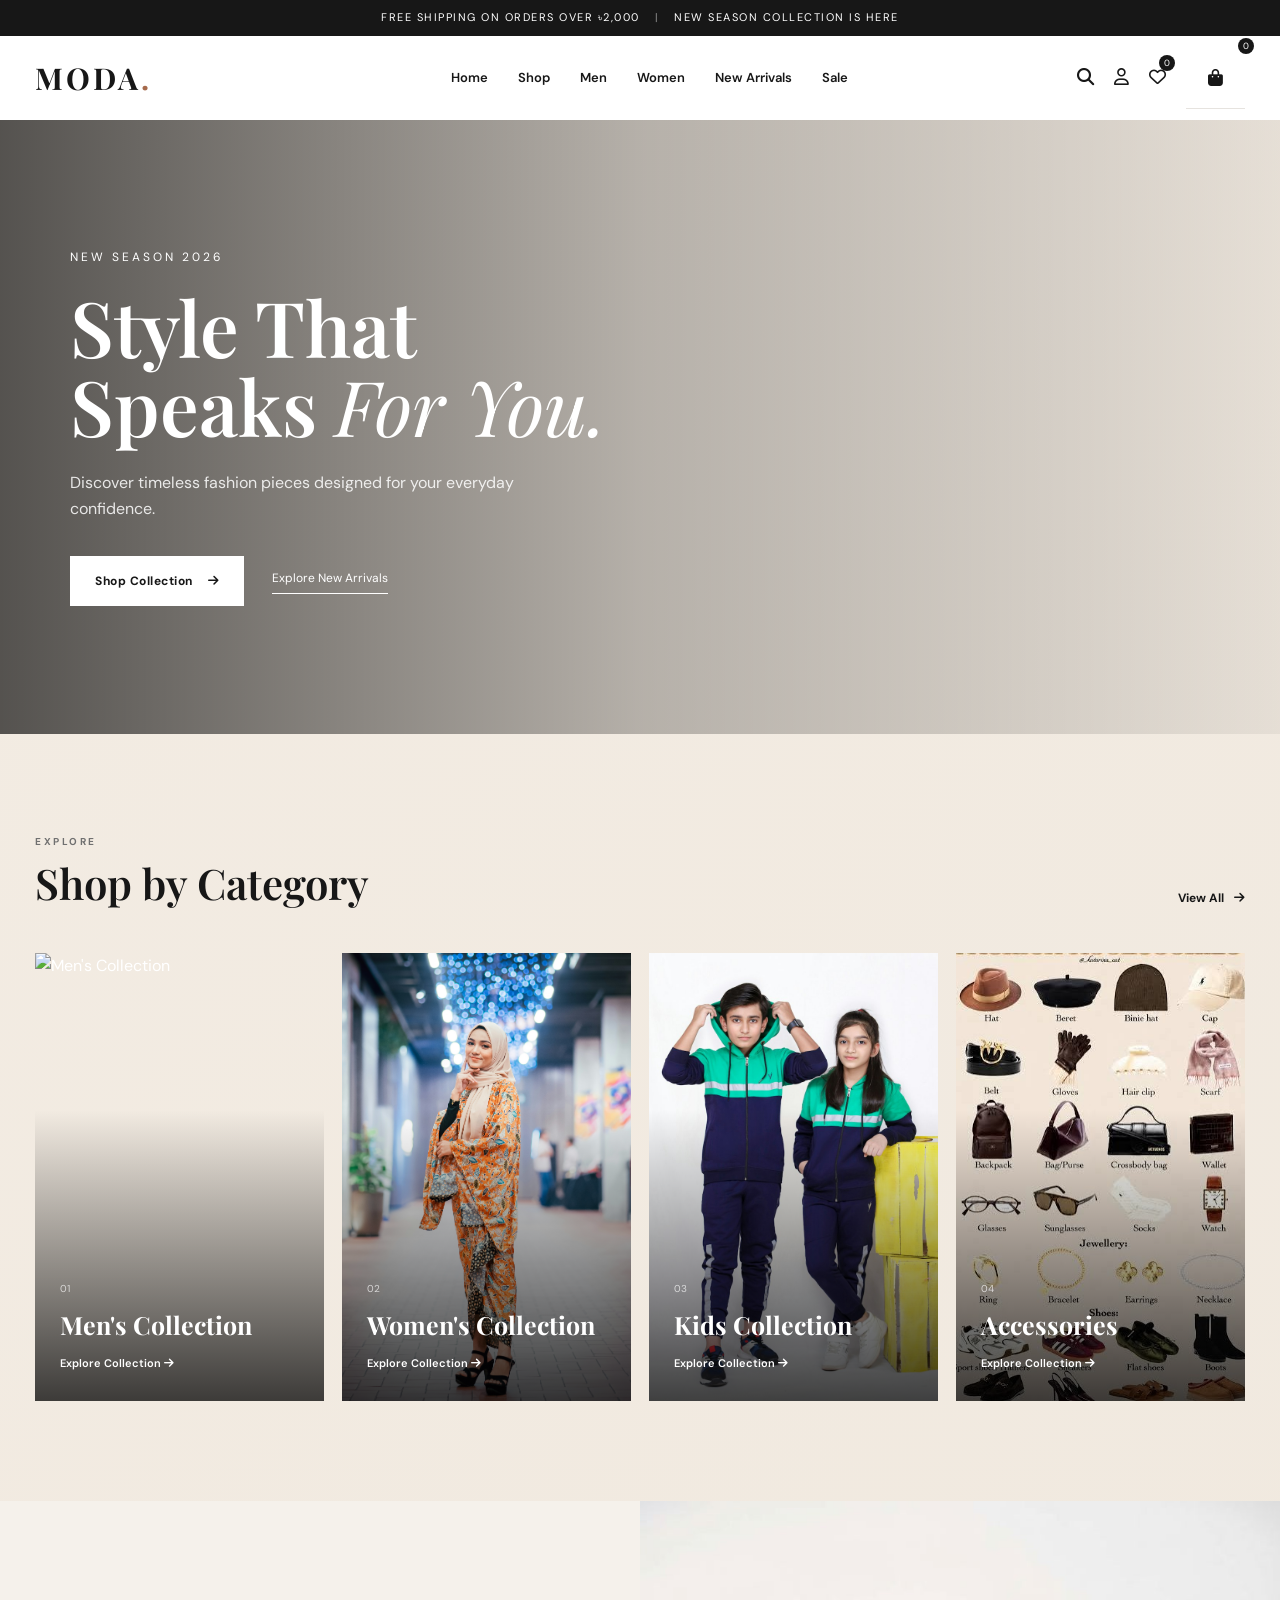
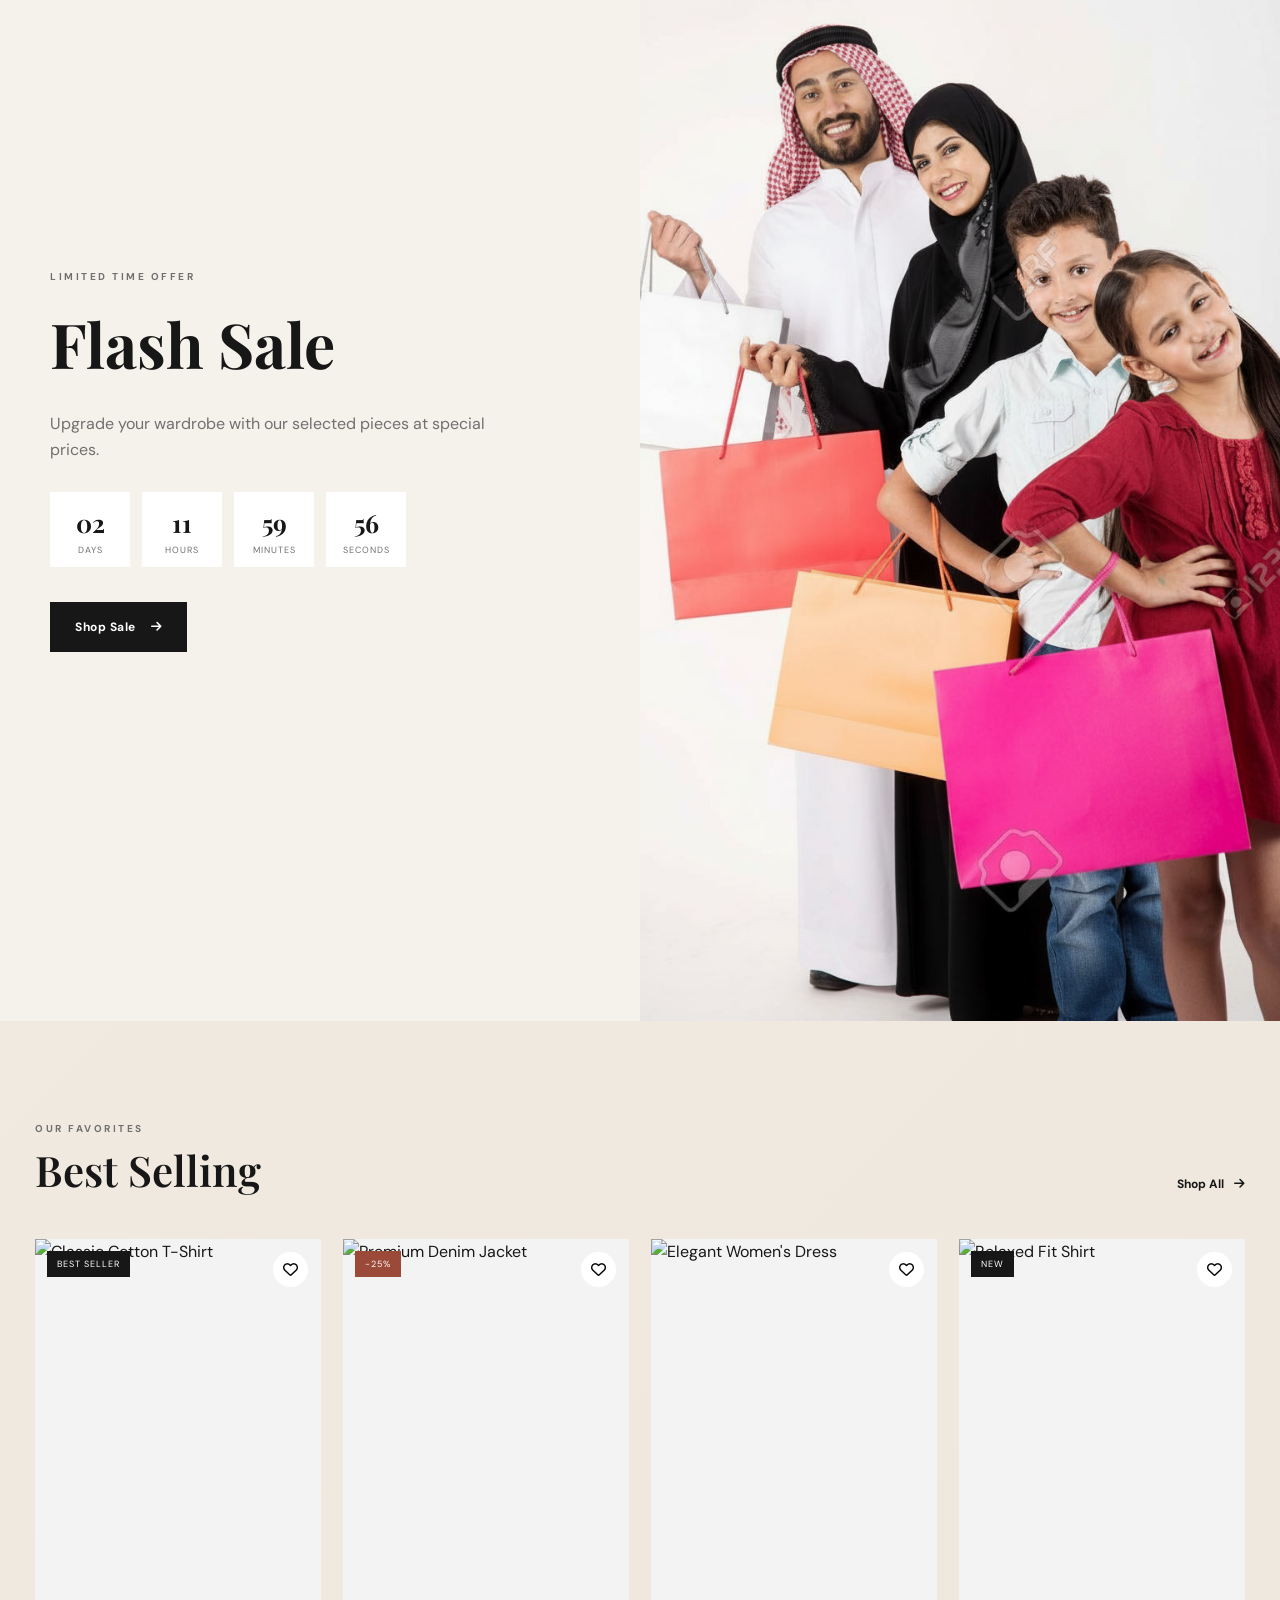
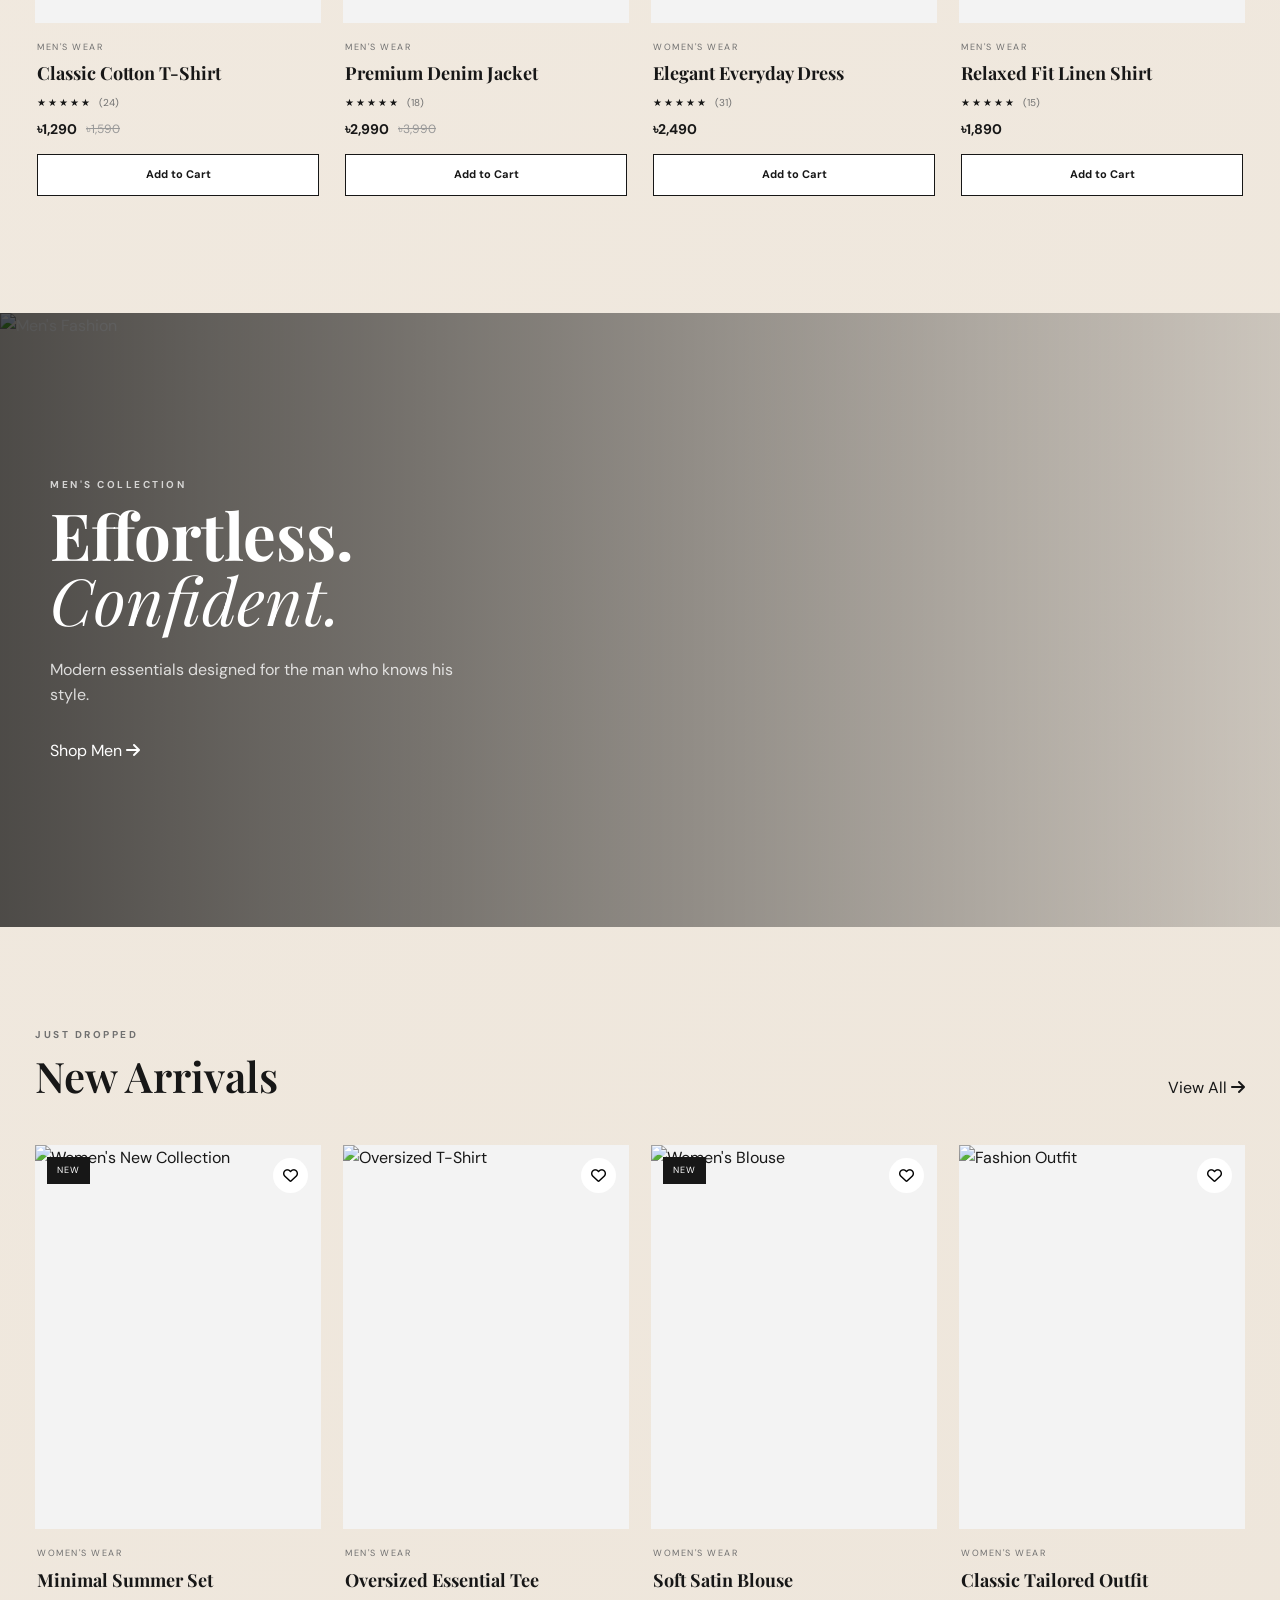
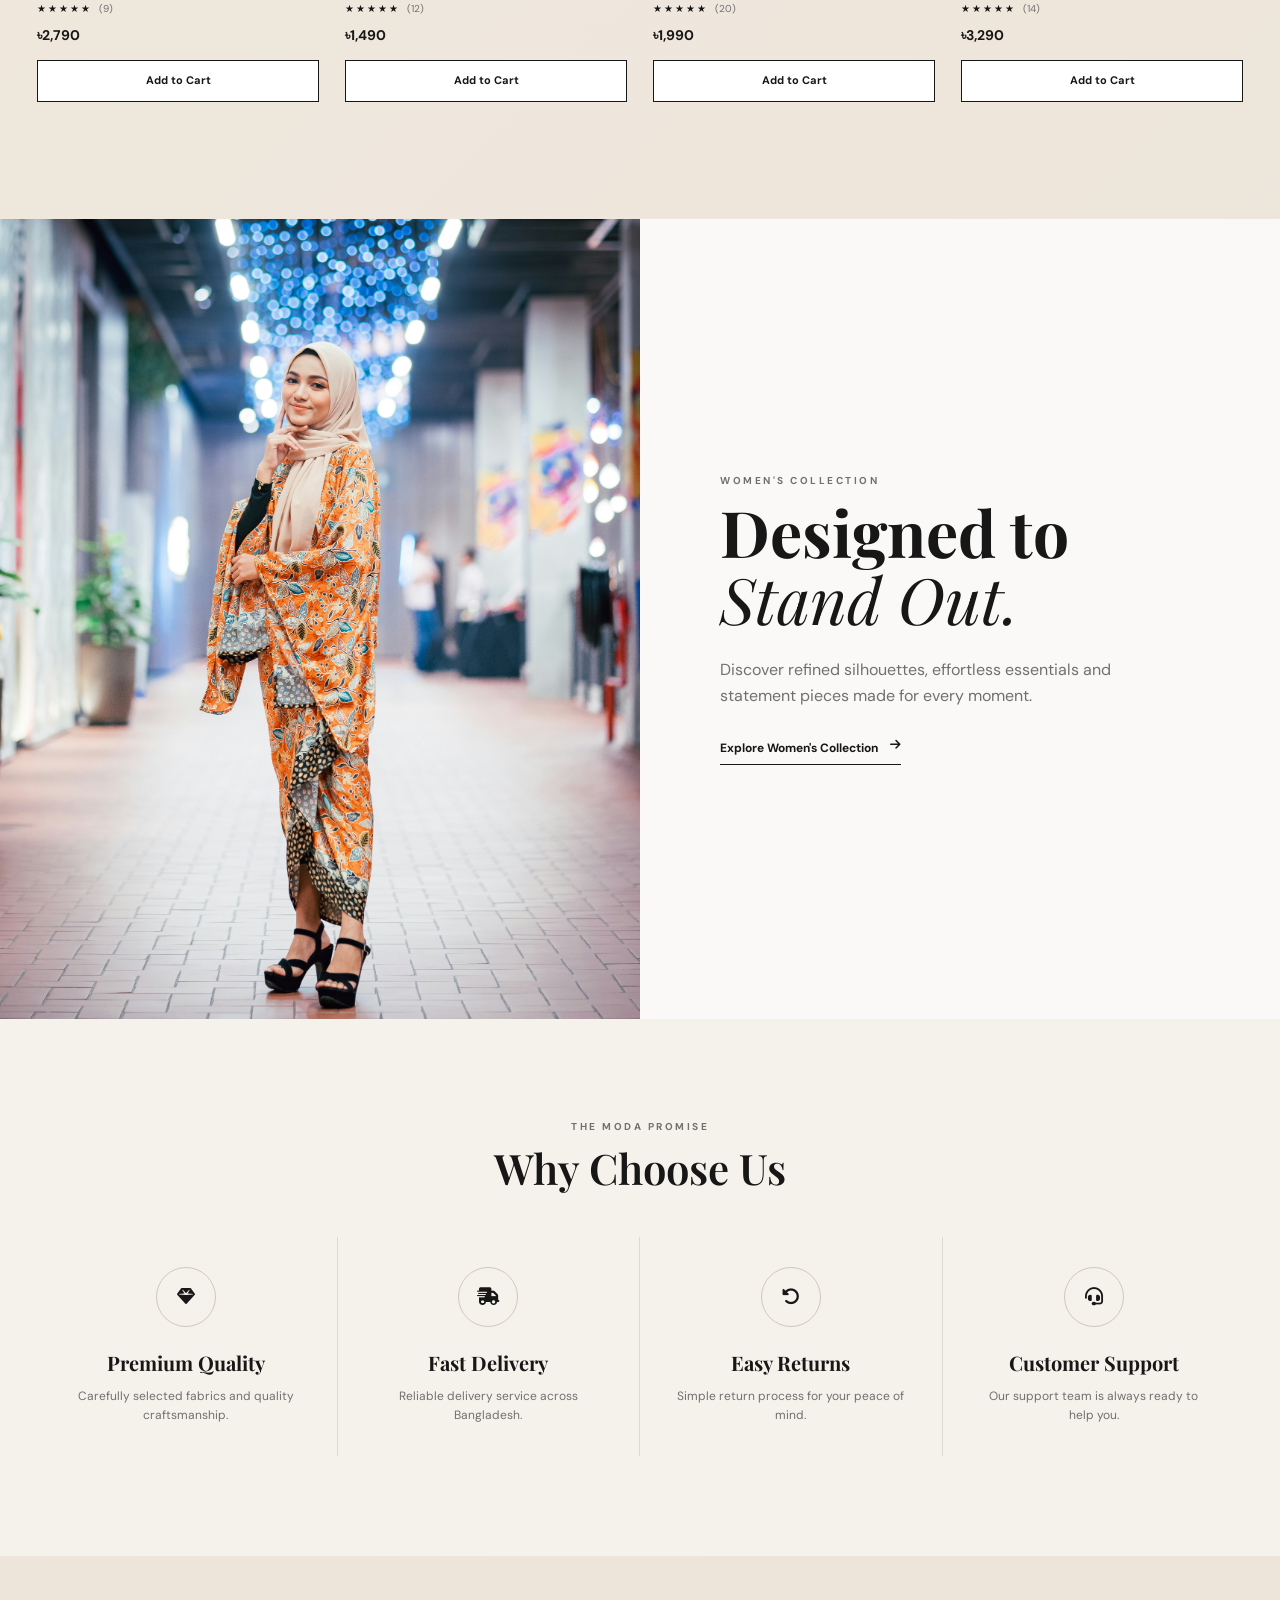
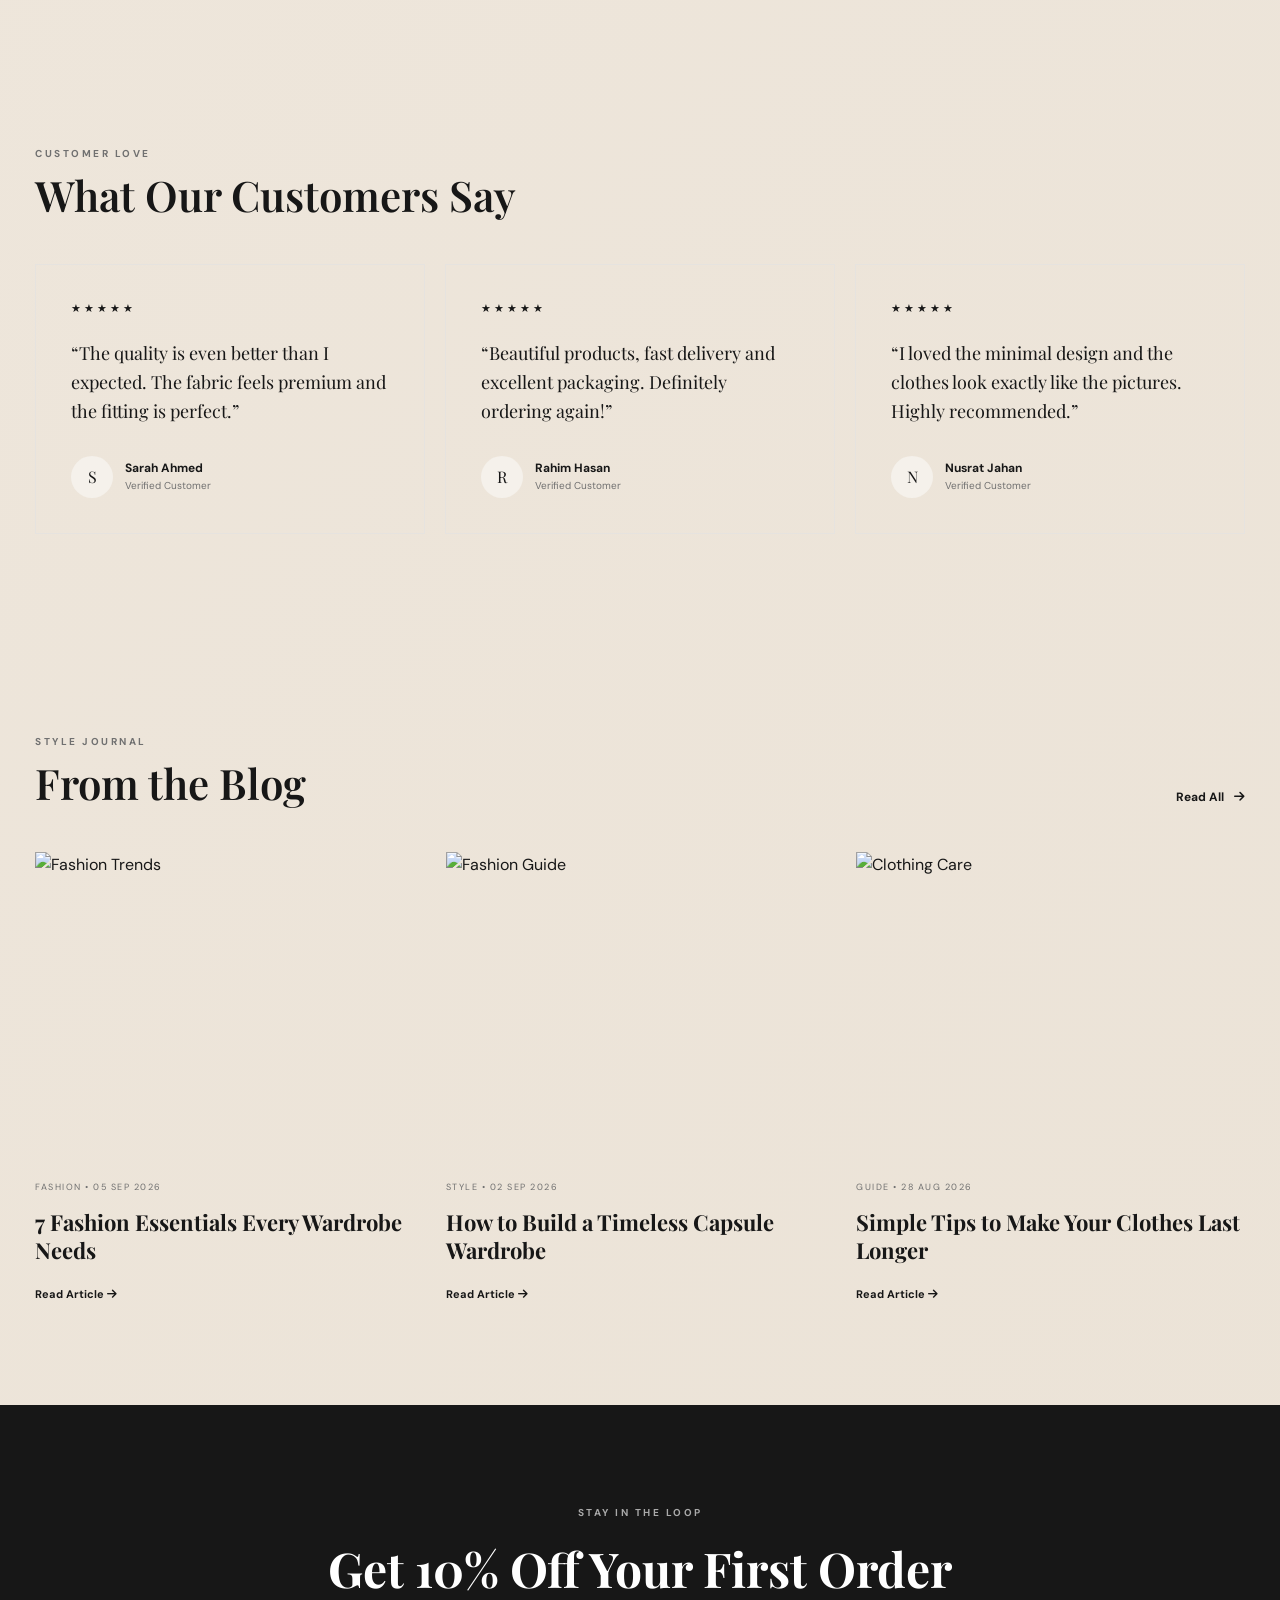
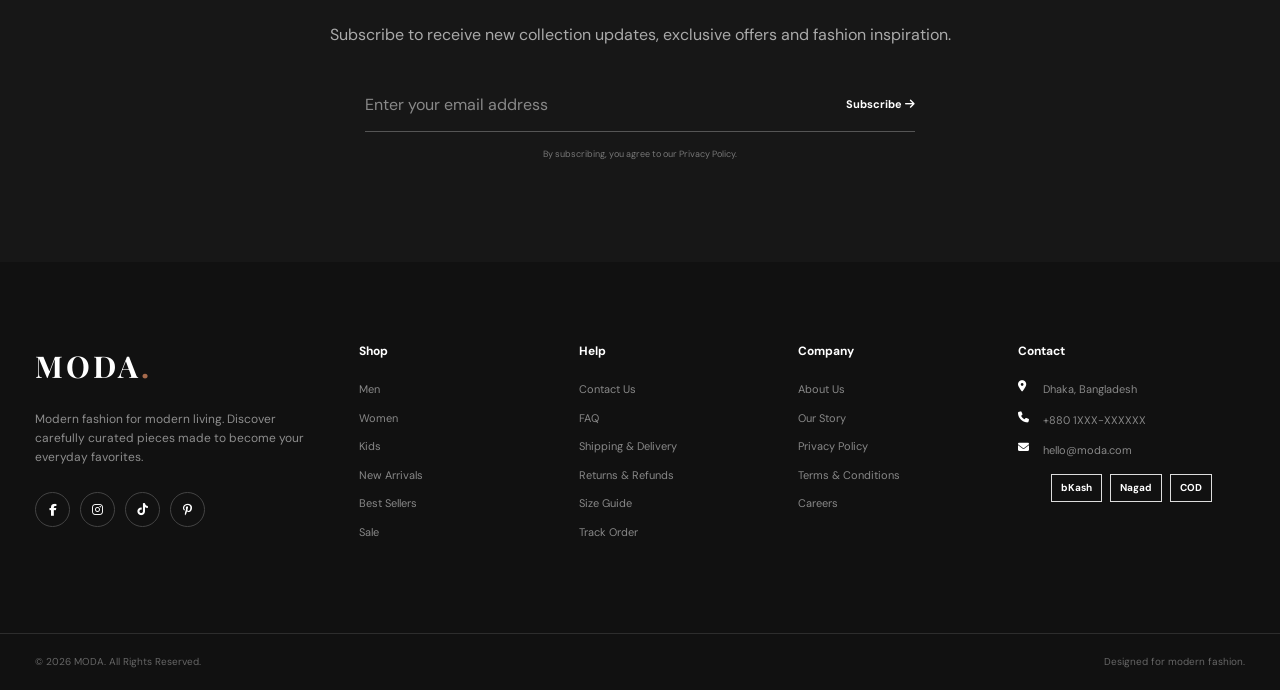
==== commit 7caac945: "Update print statement from 'Hello' to 'Goodbye'" ====
--- a/index.html
+++ b/index.html
@@ -184,7 +184,7 @@
             </div>
         </a>
         <a href="shop.html?category=kids" class="category-card">
-            <img src="images/kids collection.jpg"
+            <img src="images/kids collection12.jpg"
                  alt="Kids Collection">
             <div class="category-info">
                 <span>03</span>
@@ -1195,4 +1195,4 @@
 <script src="script.js"></script>
 
 </body>
-</html>+</html>
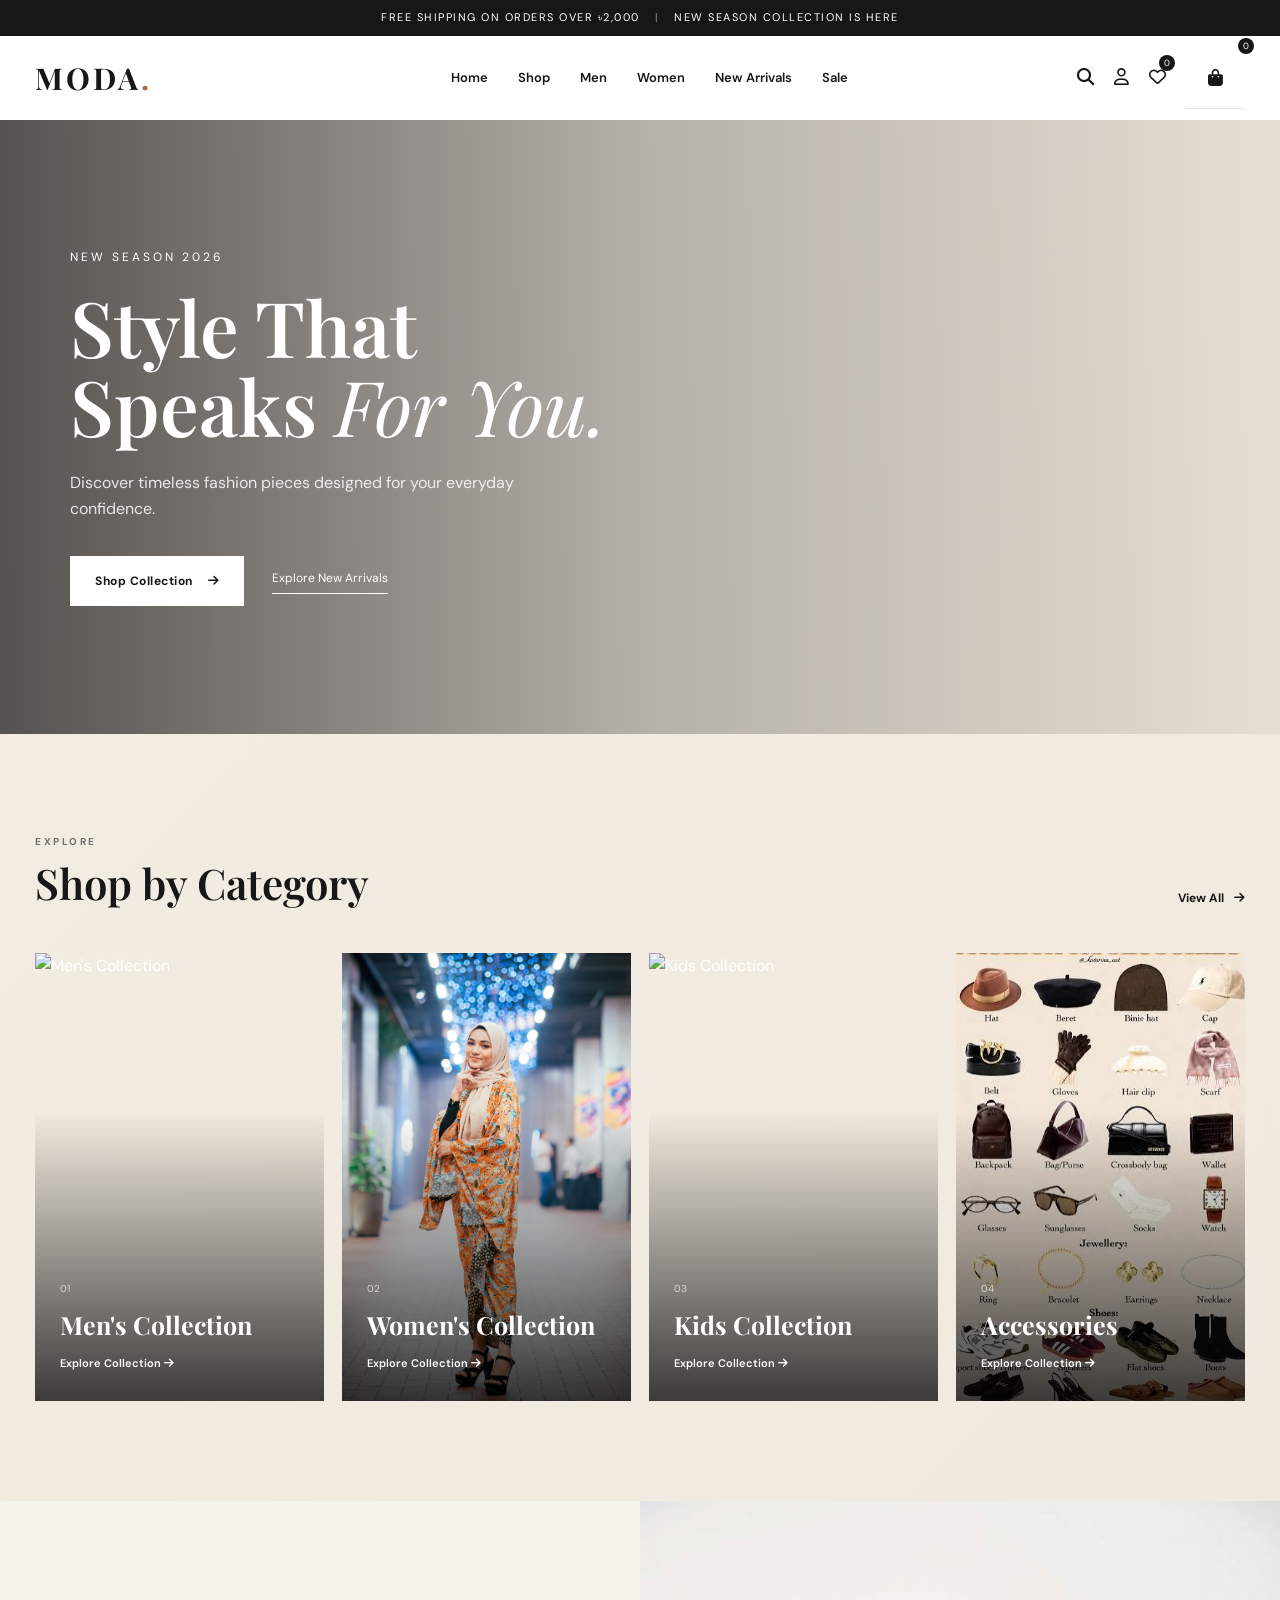
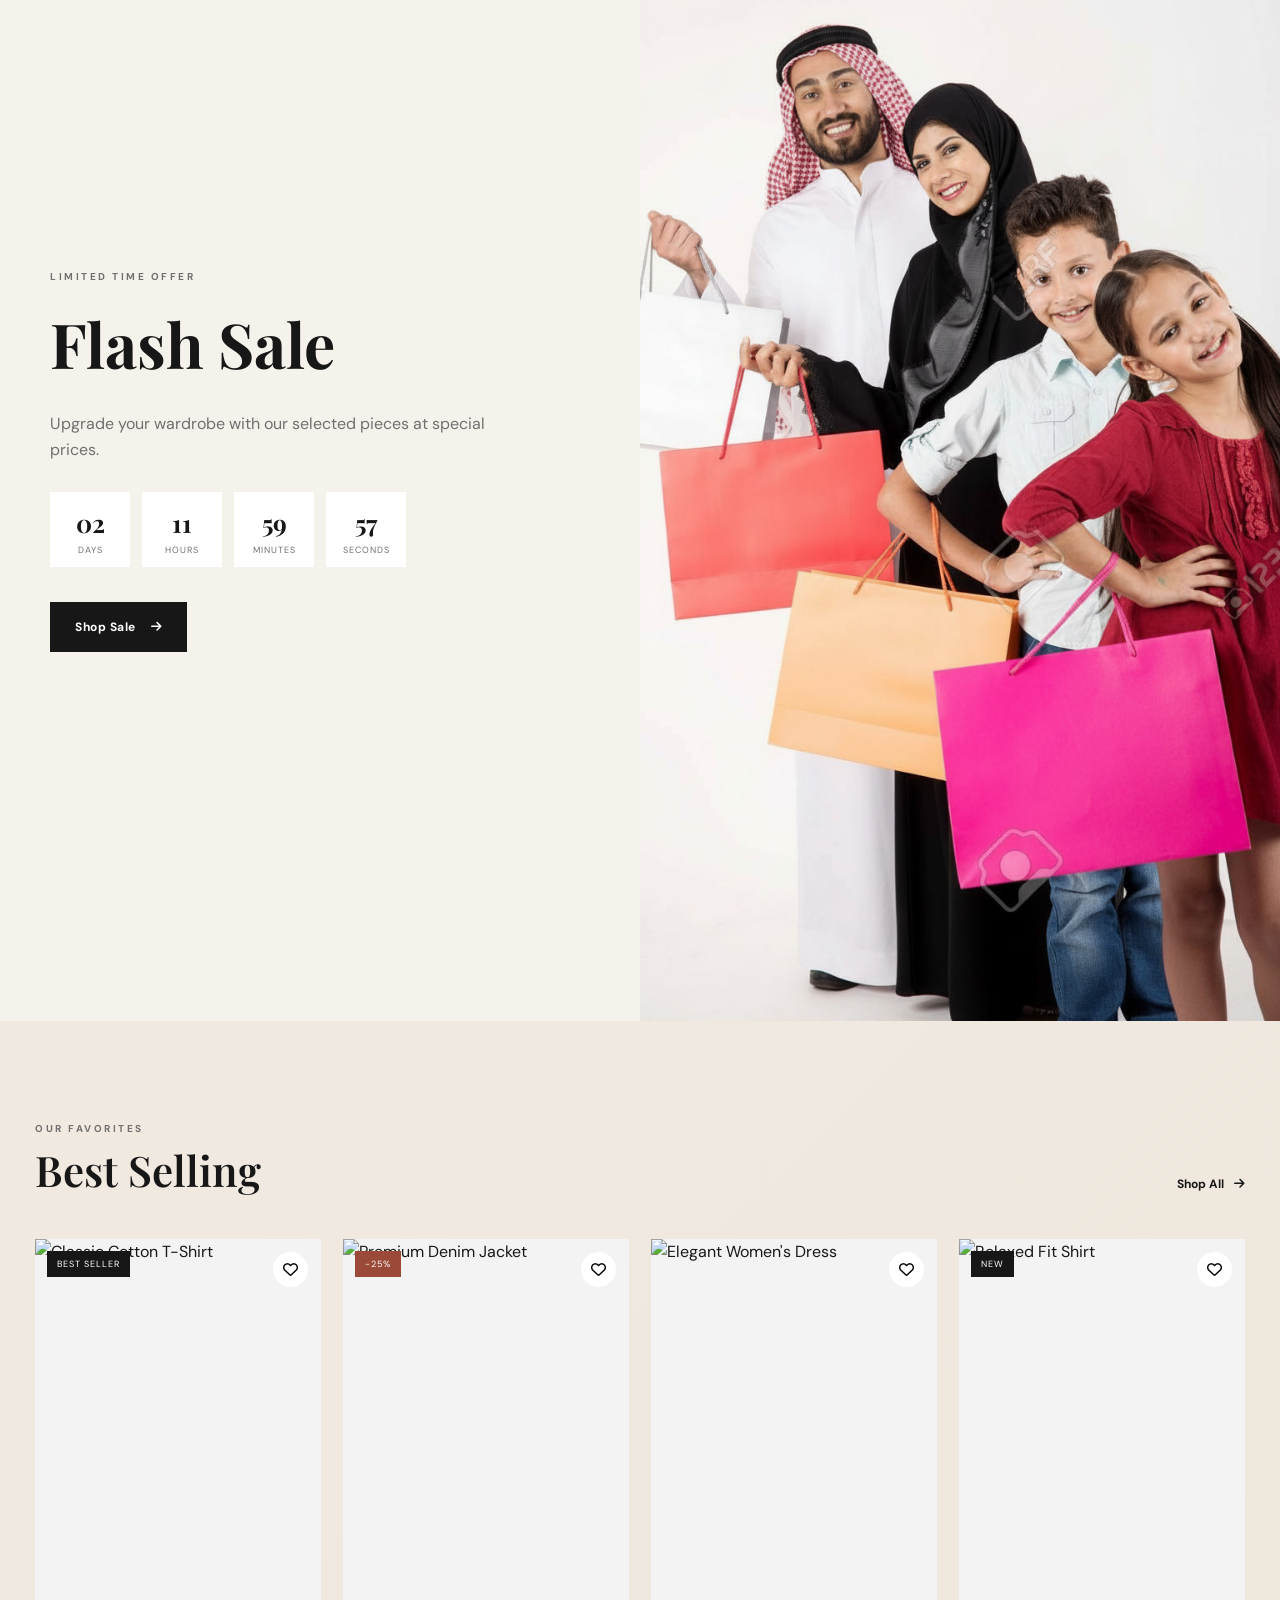
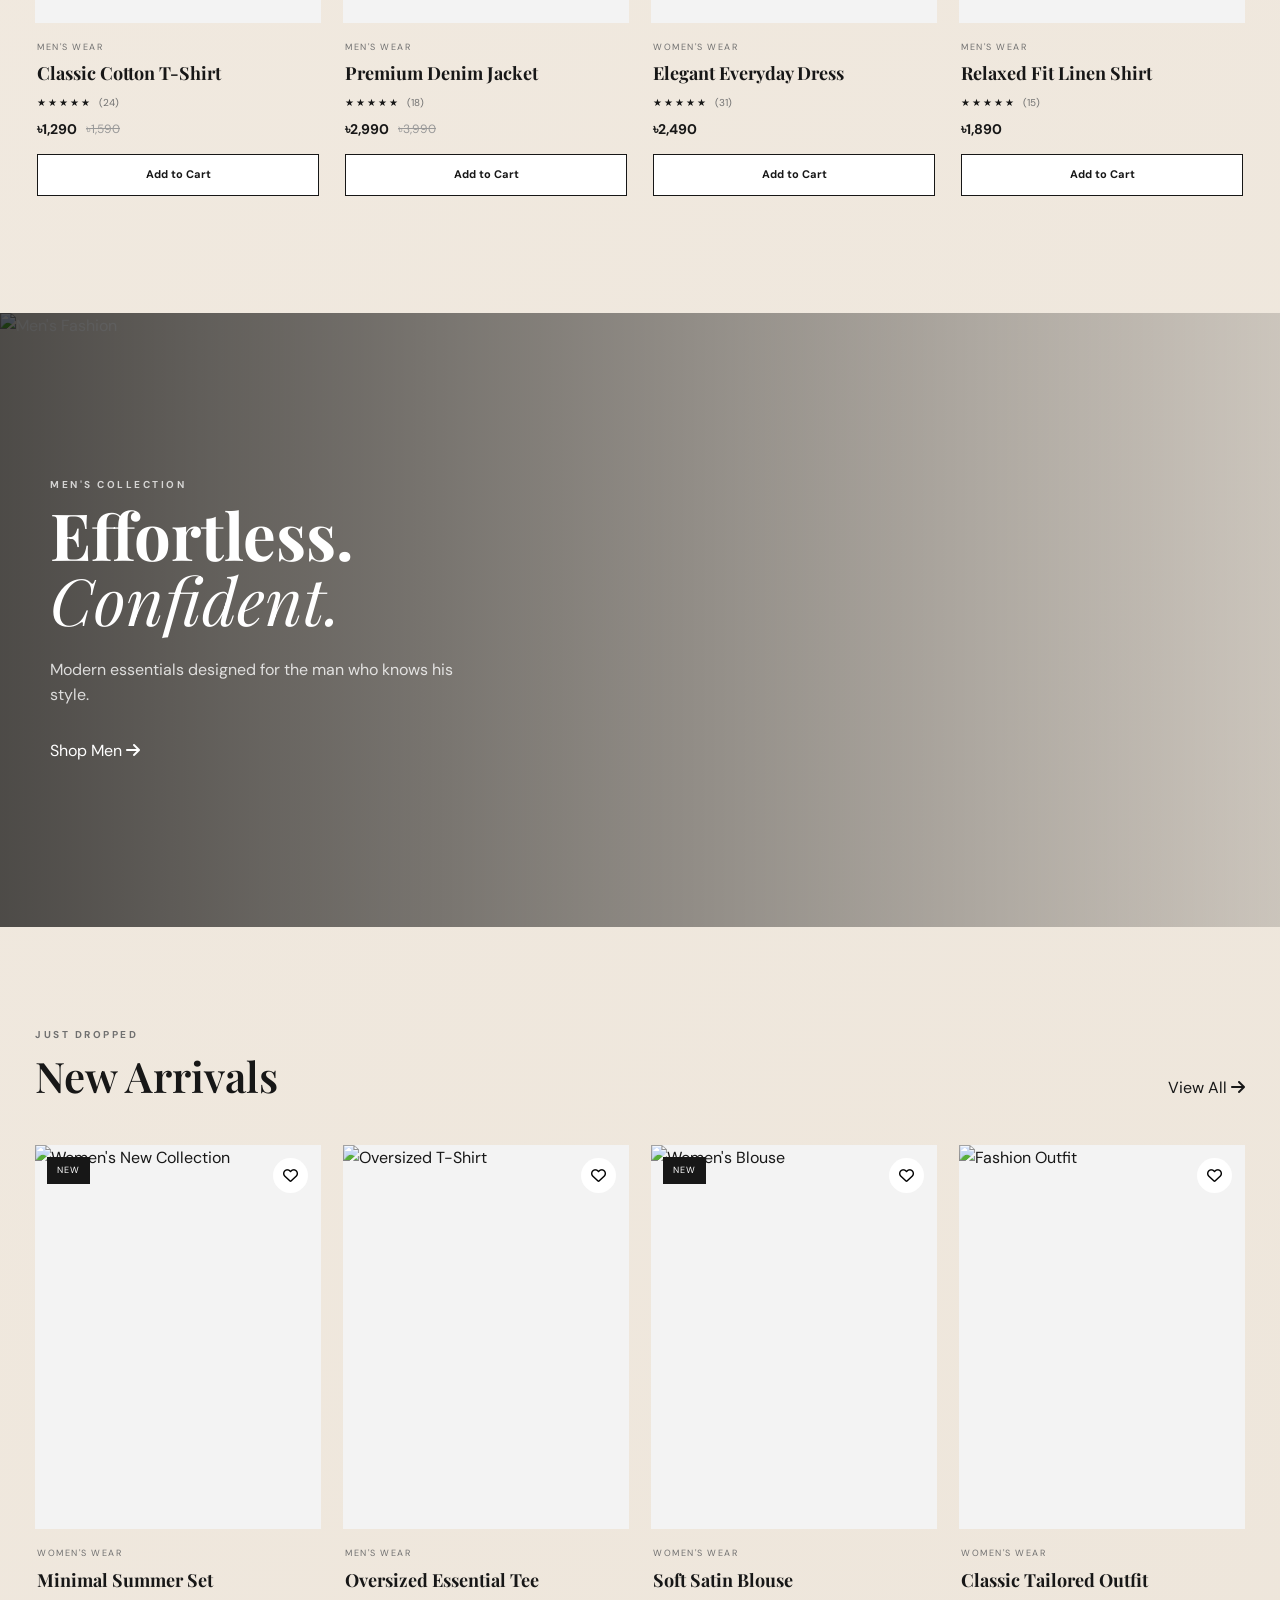
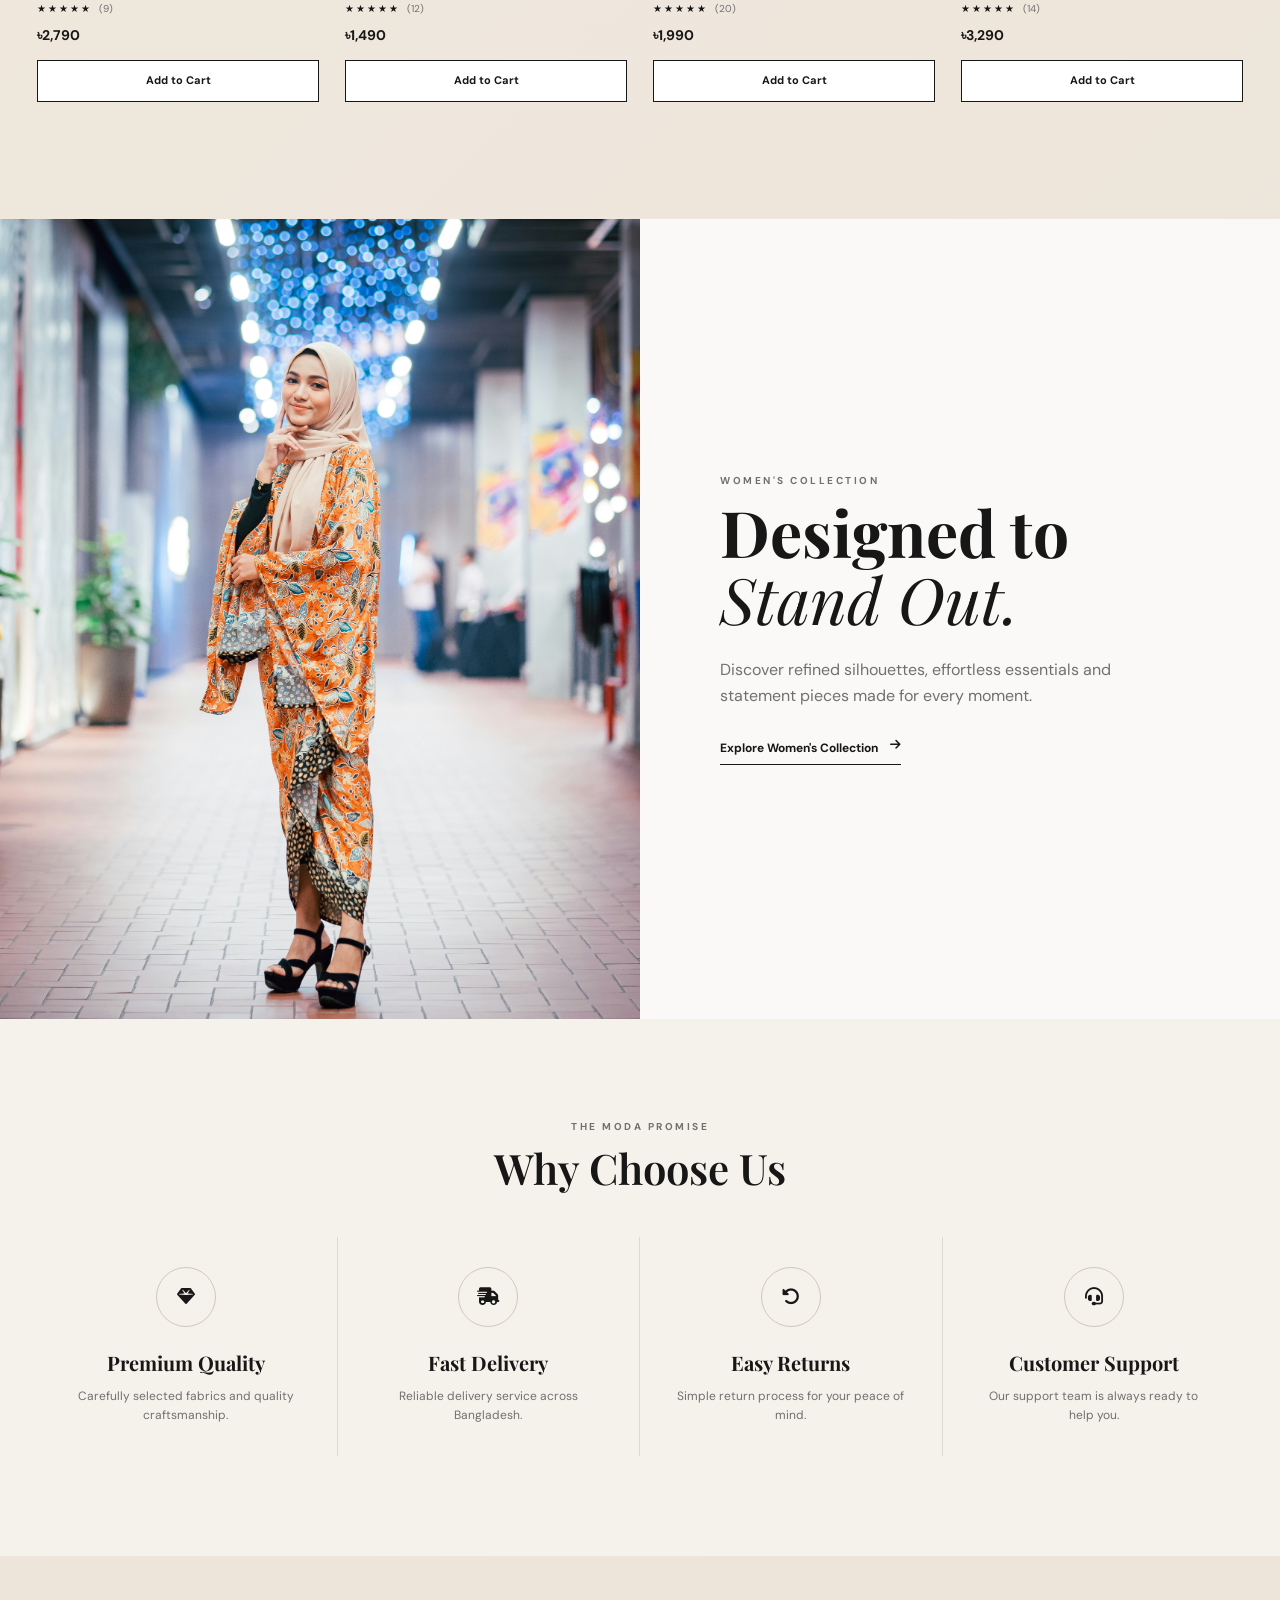
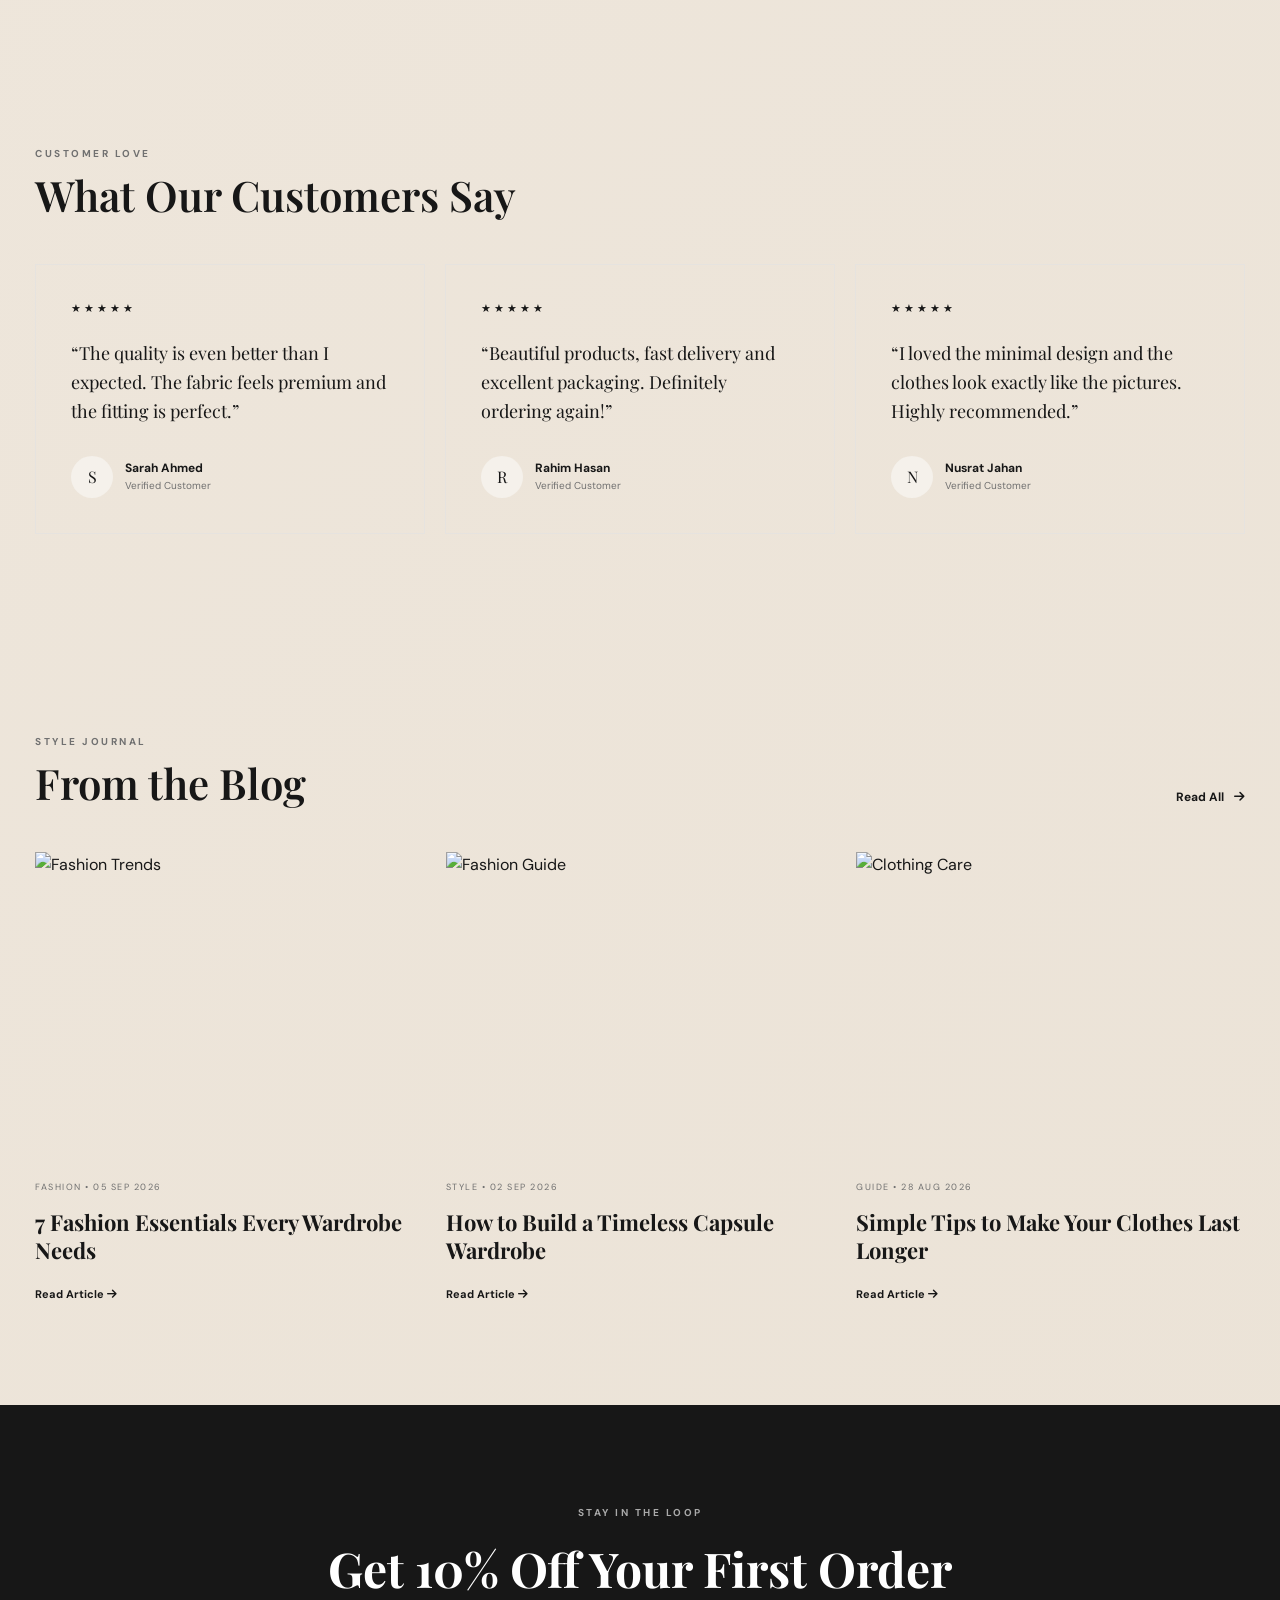
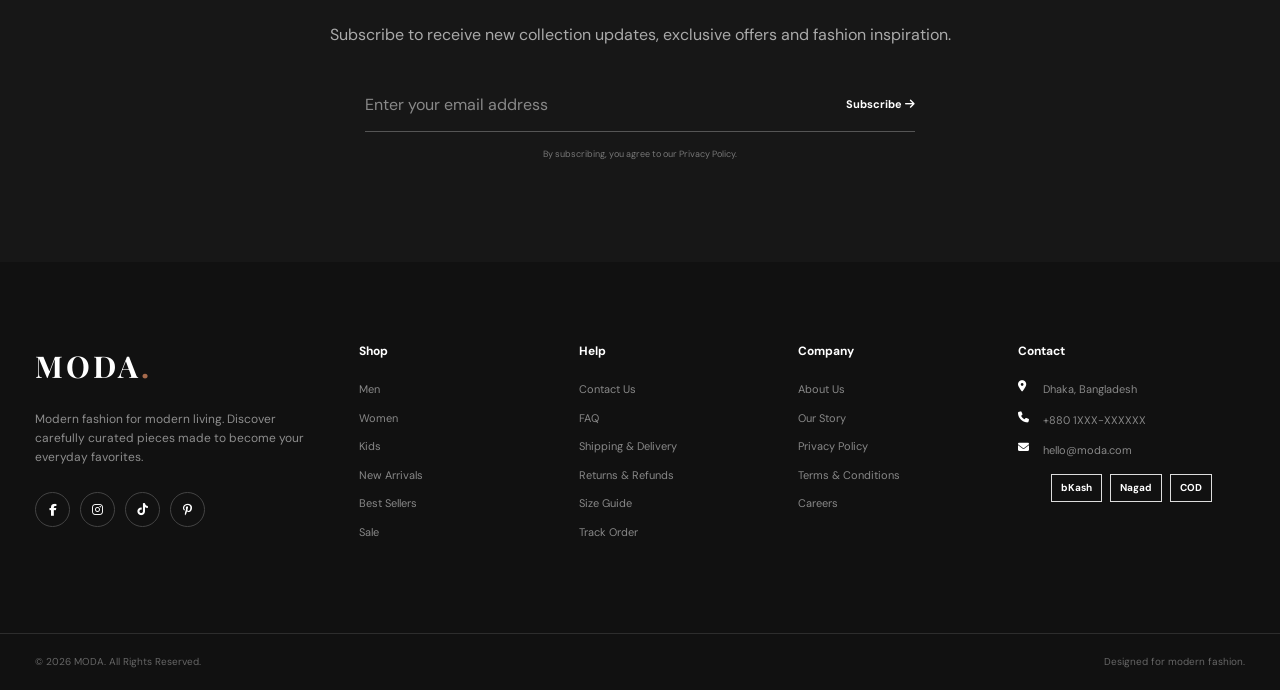
==== commit 2eff1b53: "Fix View My Orders" ====
--- a/index.html
+++ b/index.html
@@ -184,7 +184,7 @@
             </div>
         </a>
         <a href="shop.html?category=kids" class="category-card">
-            <img src="images/kids collection12.jpg"
+      <img src="https://images.unsplash.com/photo-1518831959646-742c3a14ebf7?auto=format&fit=crop&w=800&q=85" alt="Kids Collection">
                  alt="Kids Collection">
             <div class="category-info">
                 <span>03</span>
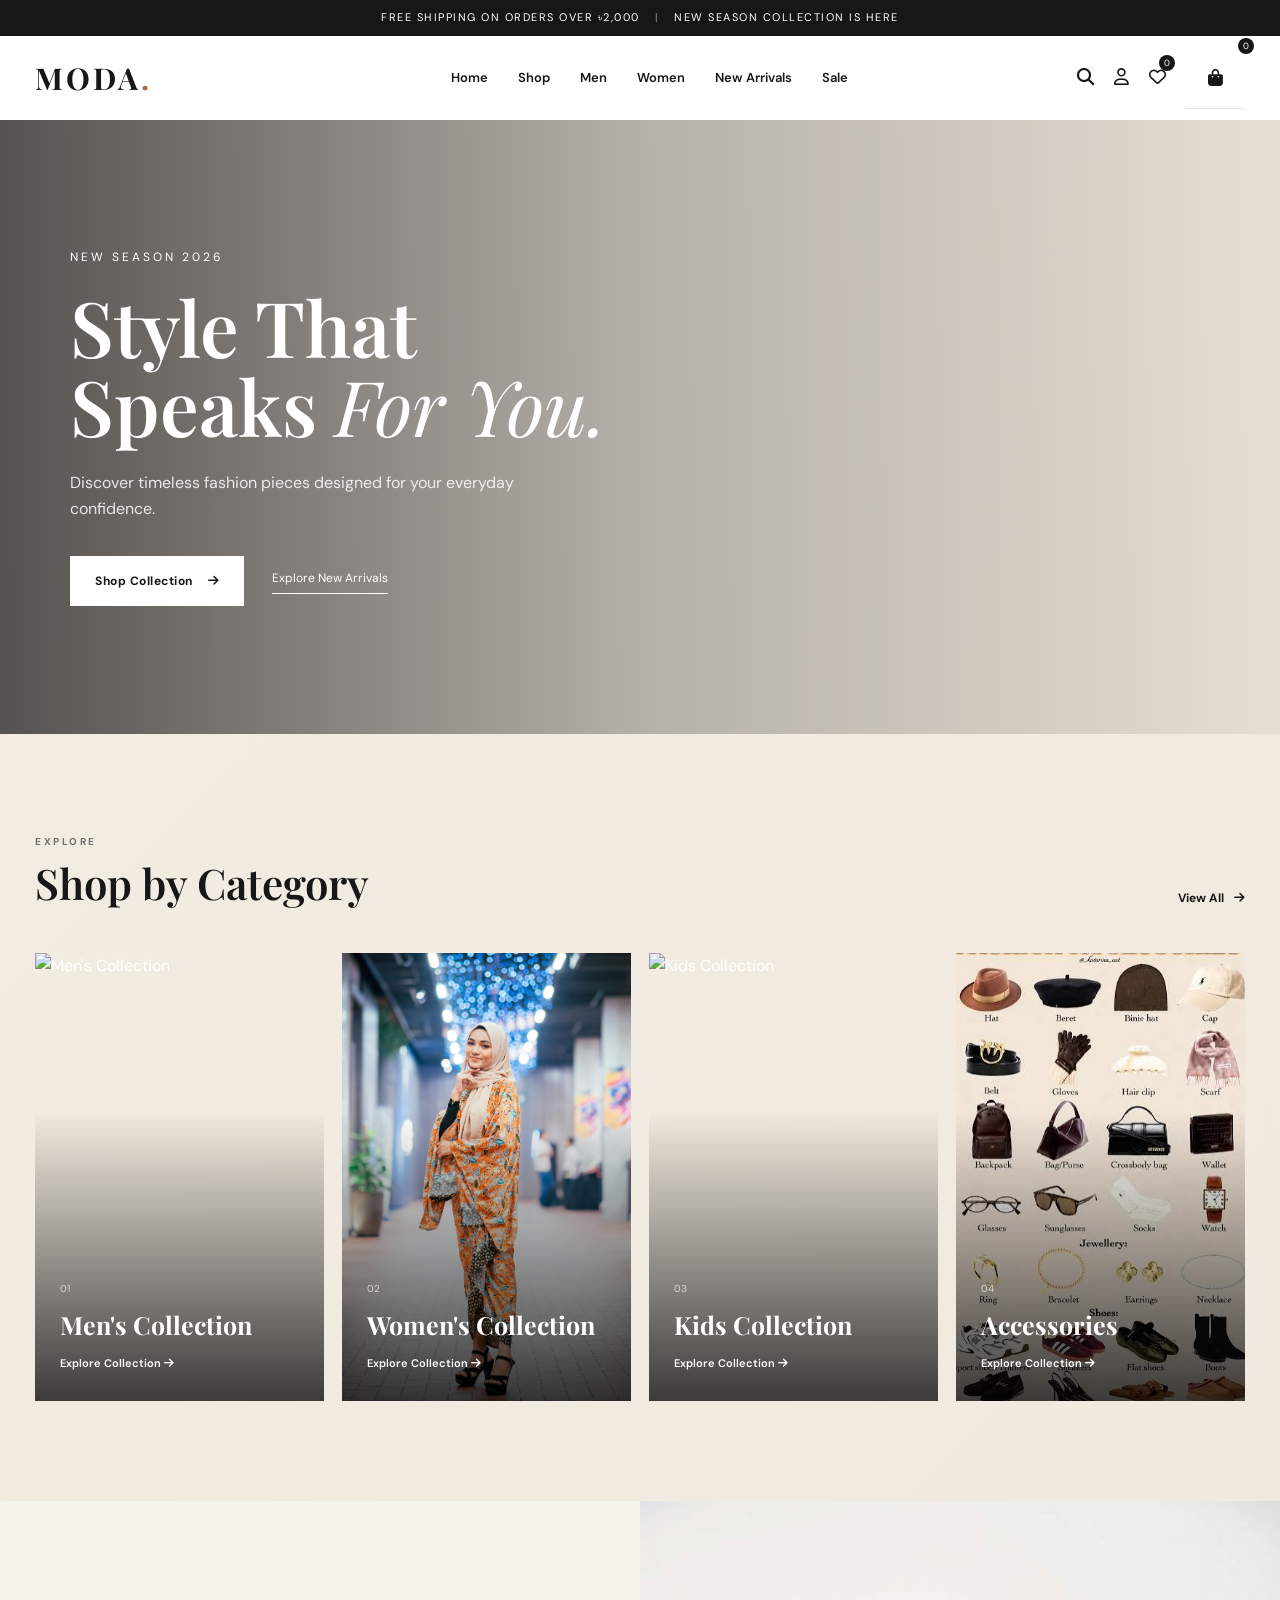
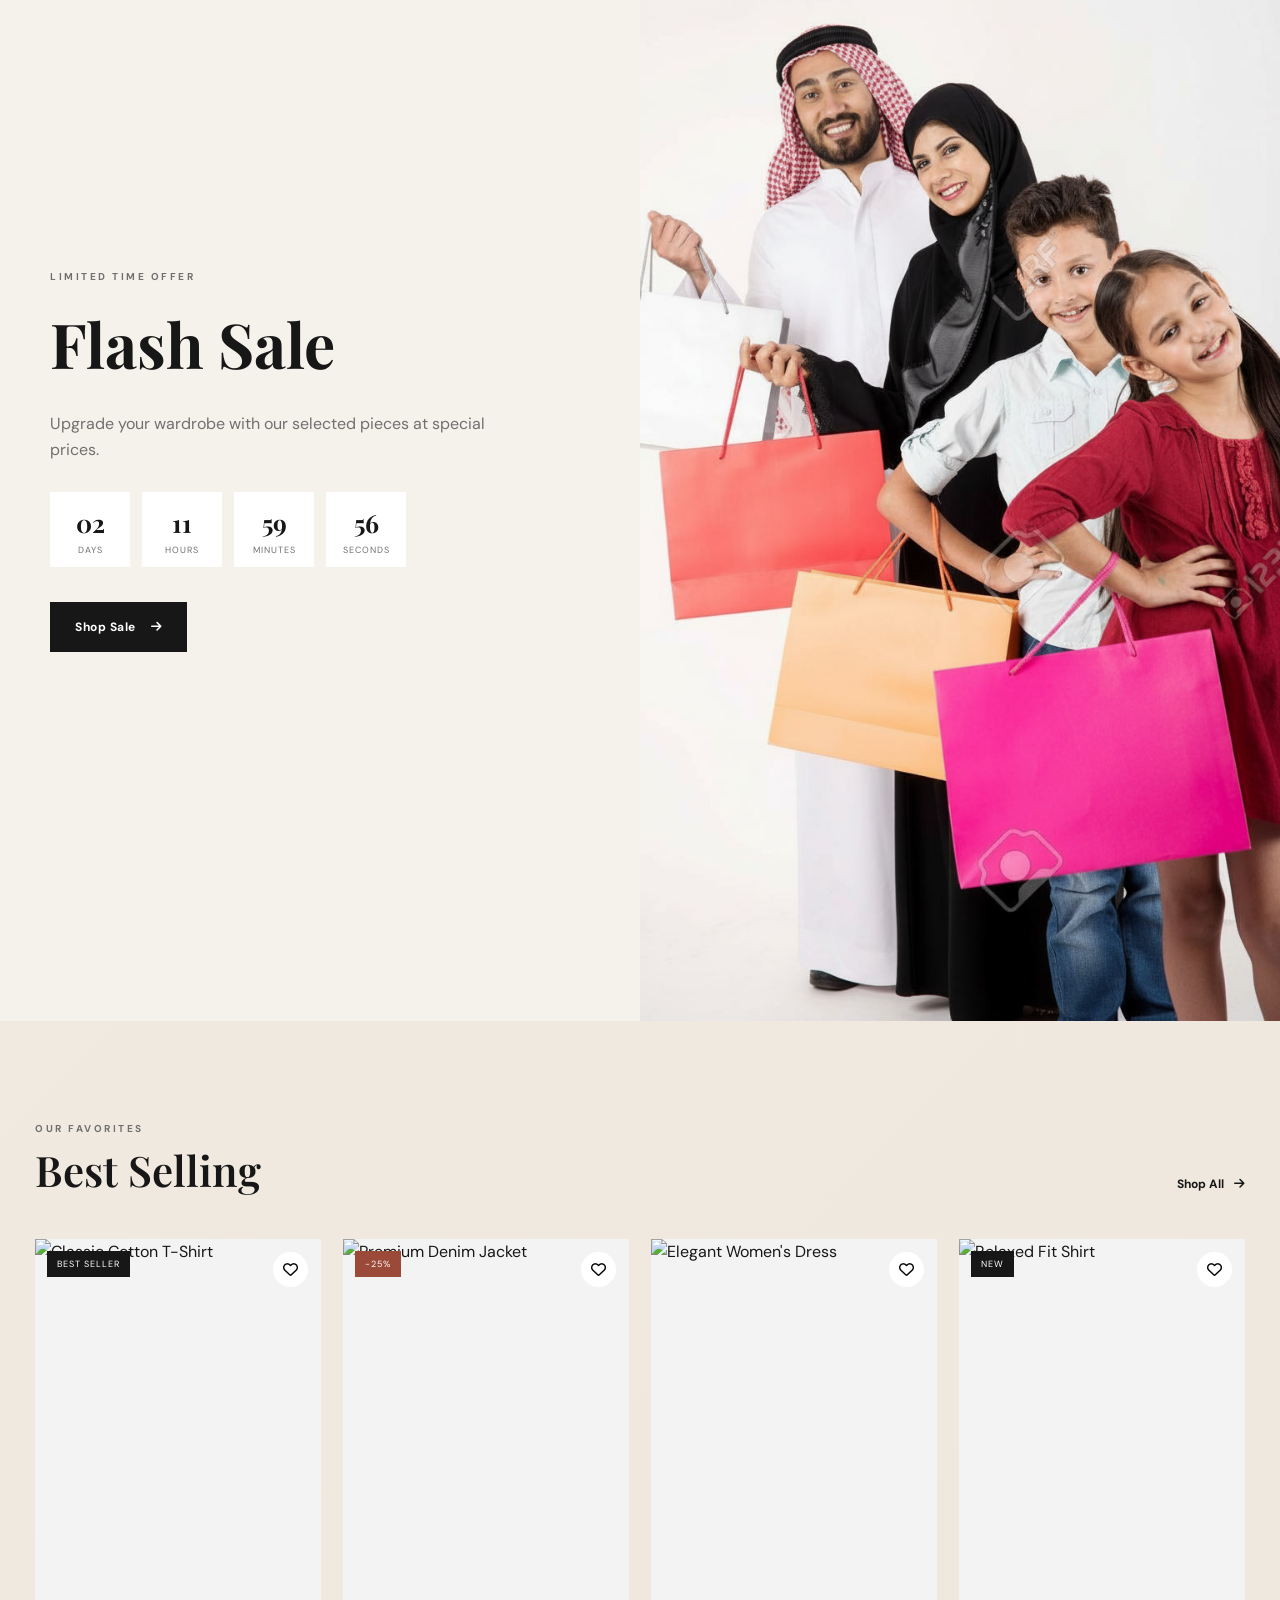
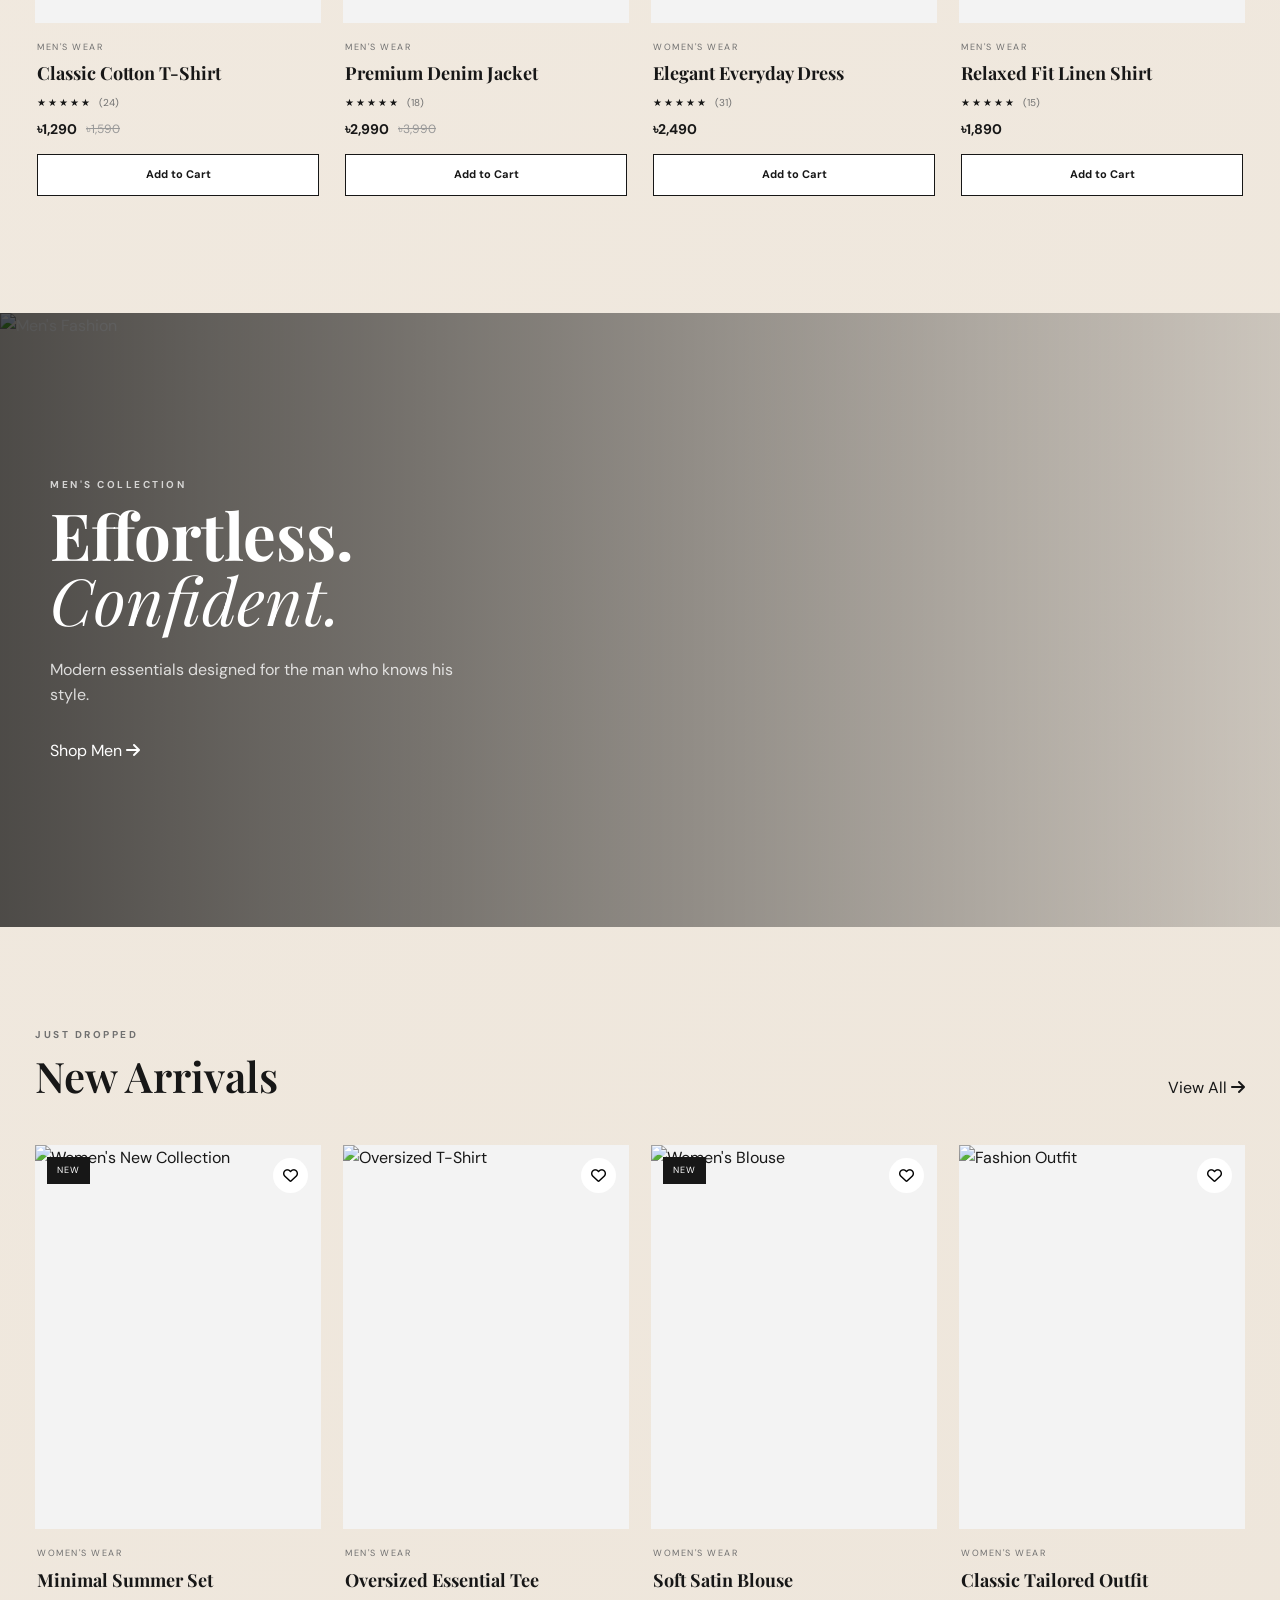
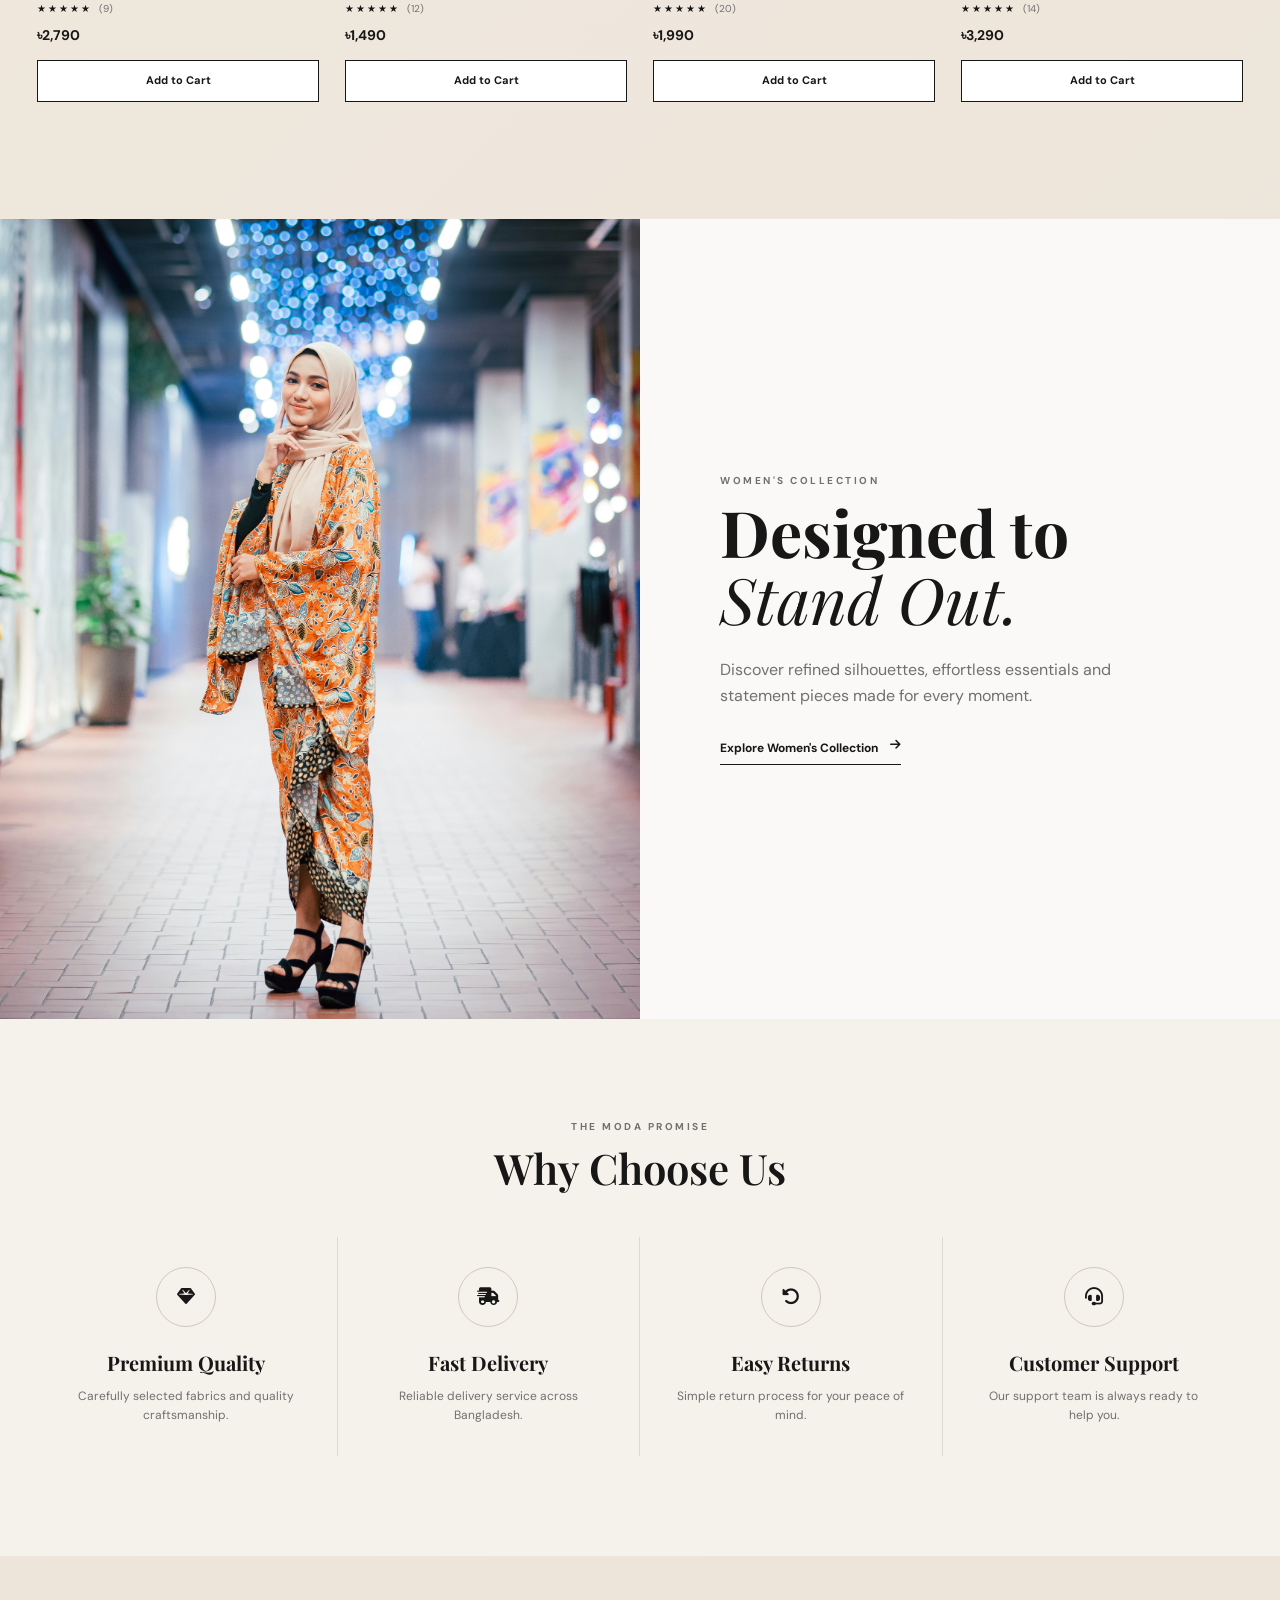
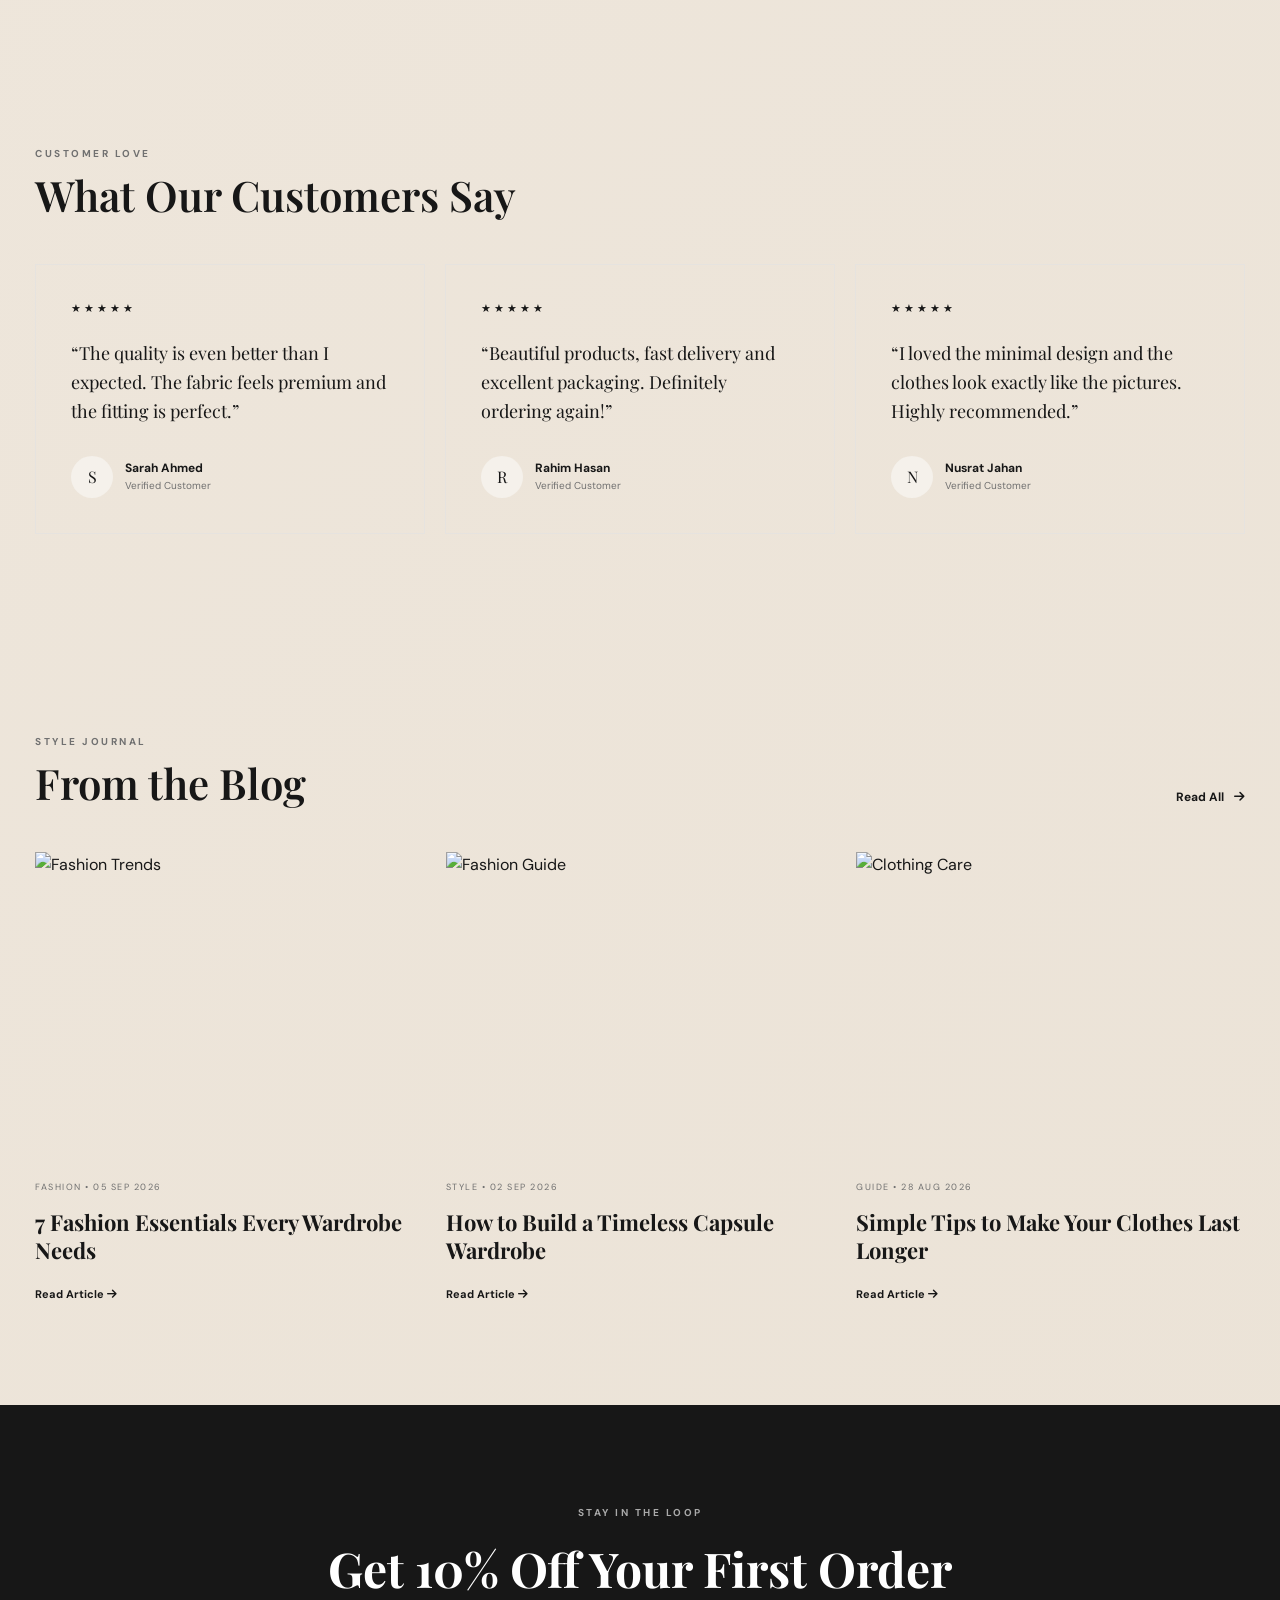
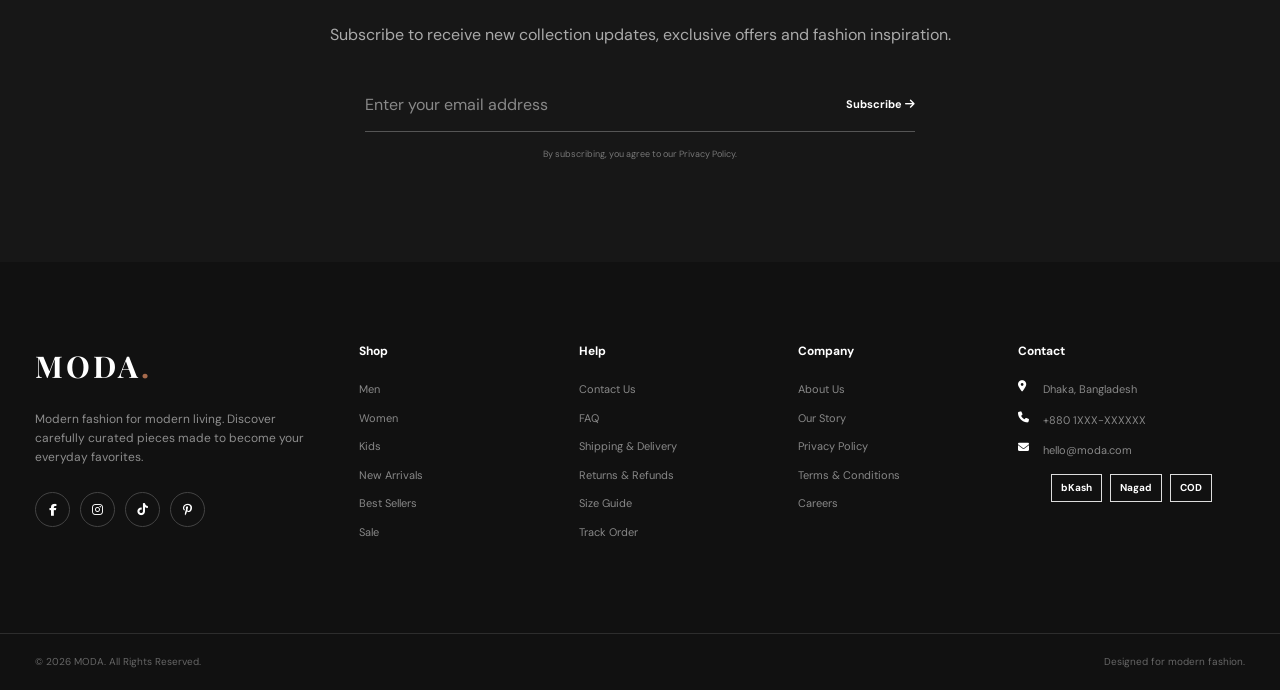
==== commit c58ef81b: "Update print statement from 'Hello' to 'Goodbye'" ====
--- a/index.html
+++ b/index.html
@@ -1193,6 +1193,8 @@
     </div>
     
 <script src="script.js"></script>
+    <script async type='module' src='https://interfaces.zapier.com/assets/web-components/zapier-interfaces/zapier-interfaces.esm.js'></script>
+<zapier-interfaces-chatbot-embed is-popup='true' chatbot-id='cmu883jch003mbay4ps91gdrn'></zapier-interfaces-chatbot-embed>
 
 </body>
 </html>
--- a/style.css
+++ b/style.css
@@ -1908,134 +1908,117 @@
 
 
 
-/* FILTER SIDEBAR
---------------------------------------------------------- */
-
+/* =========================================
+   MODERN & CLEAN E-COMMERCE FILTER SECTION
+========================================= */
 .filter-sidebar {
-    position: sticky;
-
-    top: 30px;
-
-    background: #fff;
-}
-
-
+    position: relative !important;
+    background: #ffffff;
+    padding: 28px;
+    border-radius: 12px;
+    height: fit-content;
+    box-shadow: 0 4px 20px rgba(0, 0, 0, 0.04);
+    border: 1px solid #f0ebe4;
+}
+
+/* Filter Header */
 .filter-header {
     display: flex;
-
-    align-items: center;
-
+    align-items: center;
     justify-content: space-between;
-
-    padding-bottom: 20px;
-
-    border-bottom: 1px solid #e5e5e5;
-}
-
+    padding-bottom: 18px;
+    border-bottom: 1px solid #eae5de;
+}
 
 .filter-header h2 {
     font-family: "Playfair Display", serif;
-
-    font-size: 25px;
-
+    font-size: 22px;
+    font-weight: 600;
+    color: #1a1a1a;
+    letter-spacing: 0.5px;
     margin: 0;
 }
-
 
 .filter-header button {
     display: none;
-
     border: none;
-
     background: none;
-
-    font-size: 22px;
-
+    font-size: 20px;
     cursor: pointer;
-}
-
-
-
-/* FILTER GROUP
---------------------------------------------------------- */
-
+    color: #333;
+}
+
+/* Filter Group */
 .filter-group {
-    padding: 25px 0;
-
-    border-bottom: 1px solid #e5e5e5;
-}
-
+    padding: 22px 0;
+    border-bottom: 1px solid #f0ebe4;
+}
+
+.filter-group:last-of-type {
+    border-bottom: none;
+}
 
 .filter-group h3 {
-    font-size: 15px;
-
-    margin: 0 0 18px;
-
+    font-size: 13px;
+    font-weight: 600;
+    color: #222;
+    margin: 0 0 16px;
     text-transform: uppercase;
-
-    letter-spacing: 1px;
-}
-
-
+    letter-spacing: 1.5px;
+}
+
+/* Filter Options */
 .filter-option {
     display: flex;
-
-    align-items: center;
-
-    gap: 10px;
-
-    margin-bottom: 14px;
-
+    align-items: center;
+    gap: 12px;
+    margin-bottom: 12px;
     font-size: 14px;
-
     color: #555;
-
     cursor: pointer;
-}
-
+    transition: color 0.2s ease;
+}
+
+.filter-option:hover {
+    color: #111;
+}
 
 .filter-option:last-child {
     margin-bottom: 0;
 }
 
-
 .filter-option input {
     width: 16px;
-
     height: 16px;
-
     cursor: pointer;
-
     accent-color: #111;
-}
-
-
+    border-radius: 4px;
+}
+
+/* Clear All Filters Button */
 .clear-filters {
     width: 100%;
-
     border: none;
-
-    background: #111;
-
+    background: #1a1a1a;
     color: #fff;
-
-    padding: 14px;
-
-    margin-top: 25px;
-
+    padding: 13px;
+    margin-top: 20px;
     font-family: "DM Sans", sans-serif;
-
+    font-size: 13px;
+    font-weight: 500;
+    letter-spacing: 1px;
+    text-transform: uppercase;
+    border-radius: 6px;
     cursor: pointer;
-
-    transition: 0.3s;
-}
-
+    transition: all 0.3s ease;
+    box-shadow: 0 4px 12px rgba(0, 0, 0, 0.08);
+}
 
 .clear-filters:hover {
-    background: #333;
-}
-
-
+    background: #333333;
+    transform: translateY(-1px);
+    box-shadow: 0 6px 16px rgba(0, 0, 0, 0.12);
+}
 
 /* PRODUCTS AREA
 --------------------------------------------------------- */
@@ -4941,4 +4924,4 @@
 .container {
     background-color: #ffffff;
     box-shadow: 0 0 50px rgba(0, 0, 0, 0.05);
-}+}
